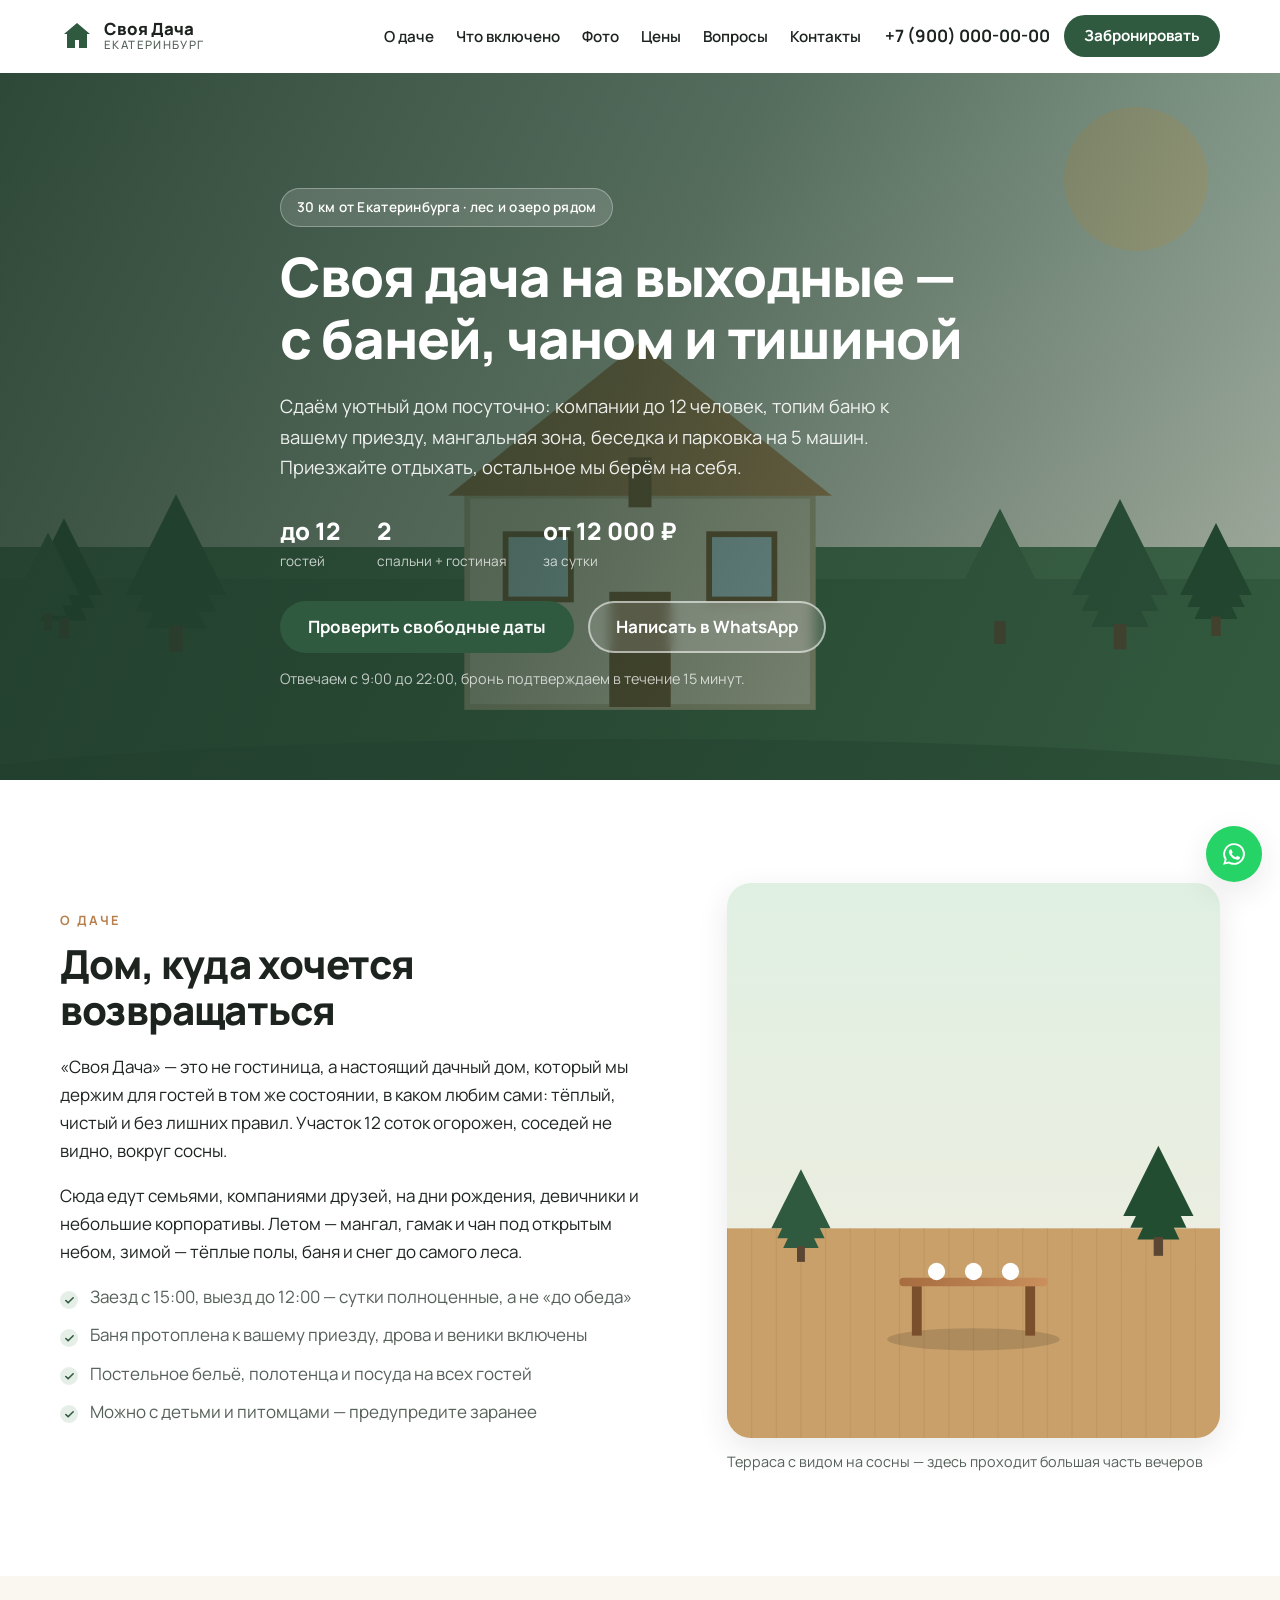
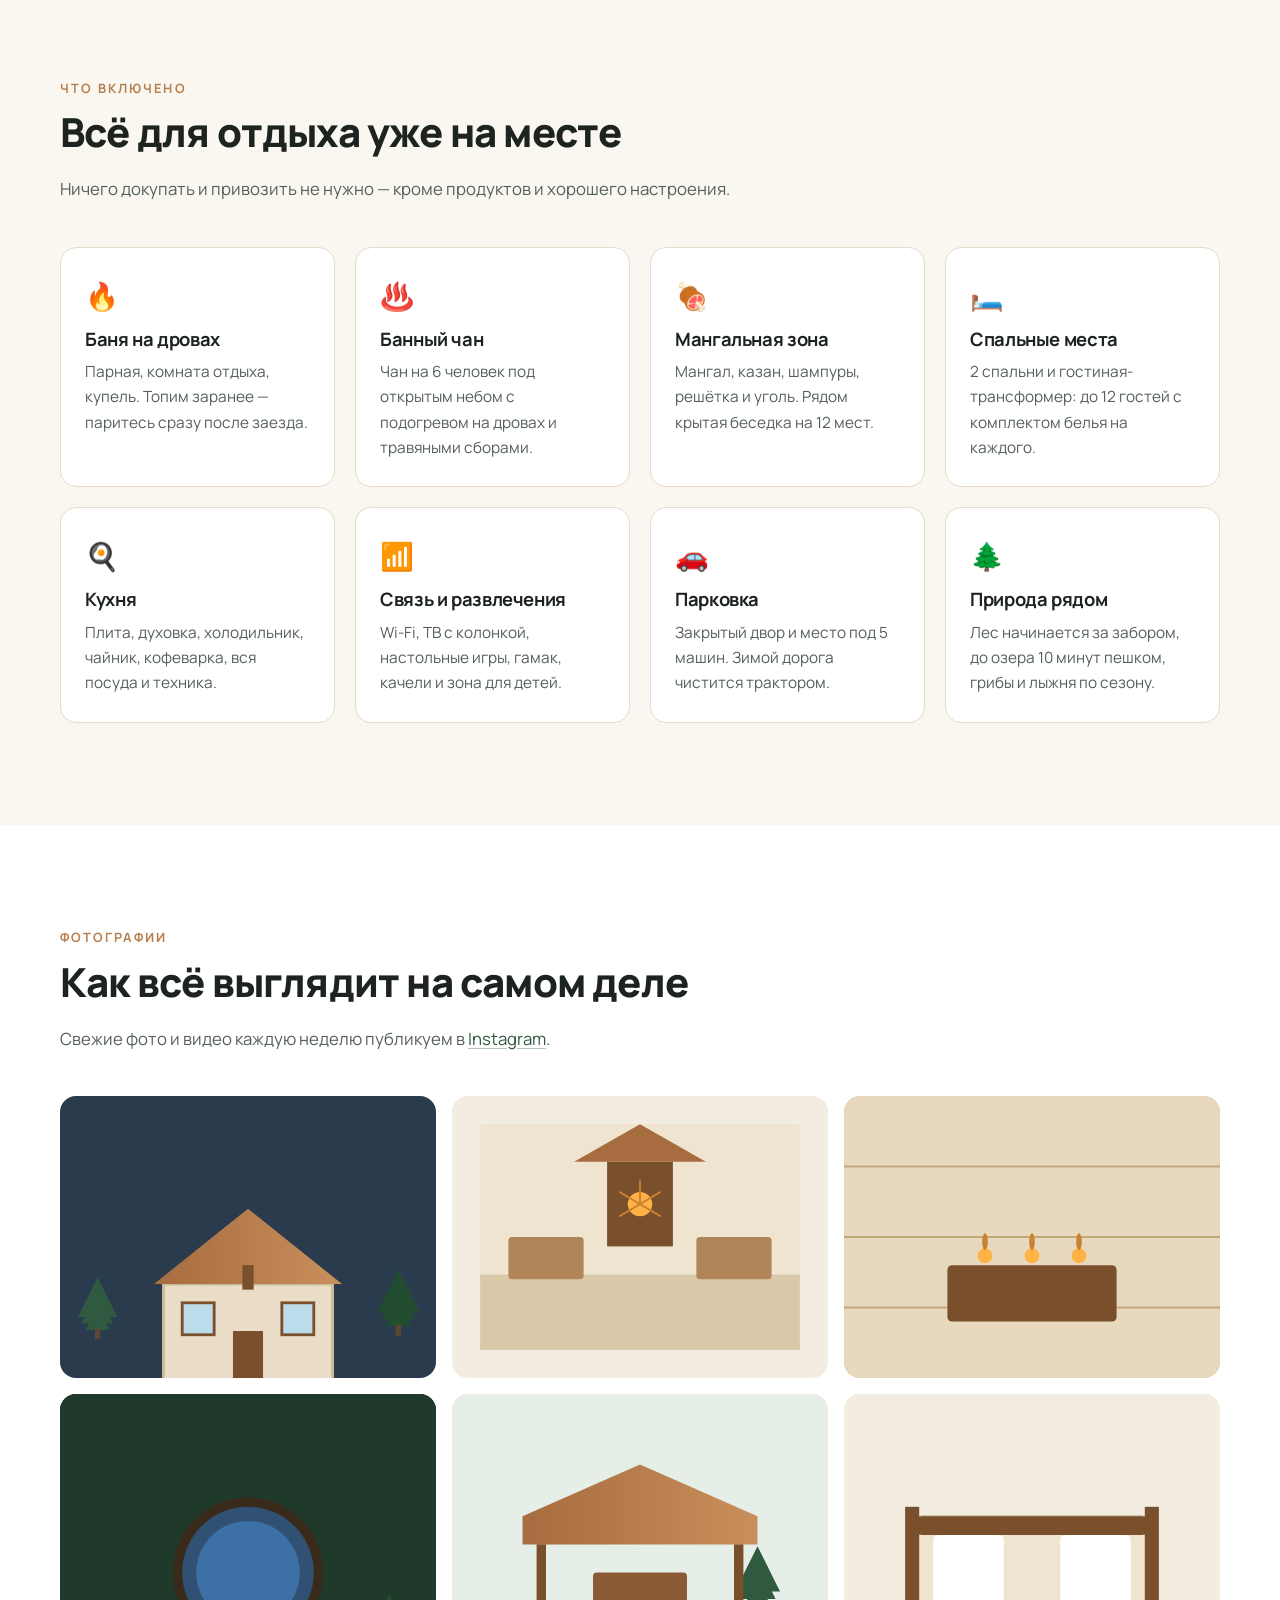
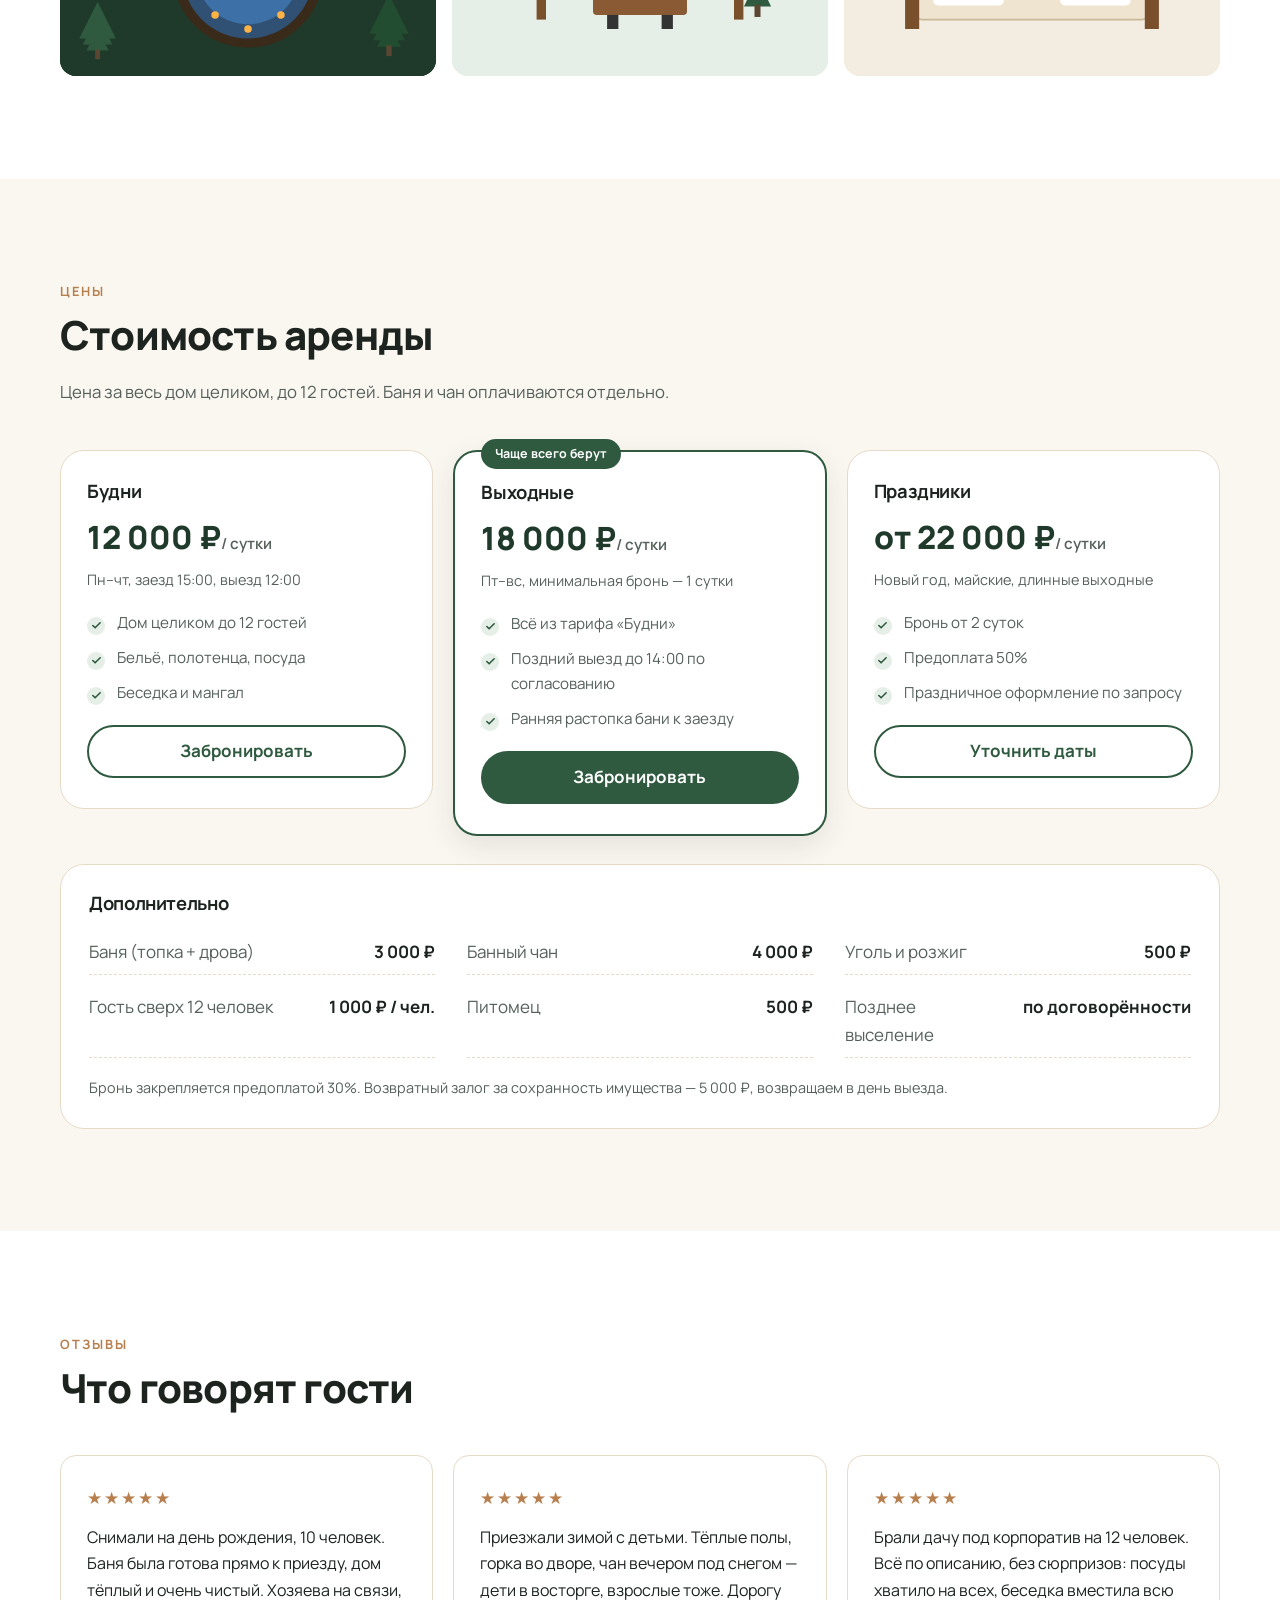
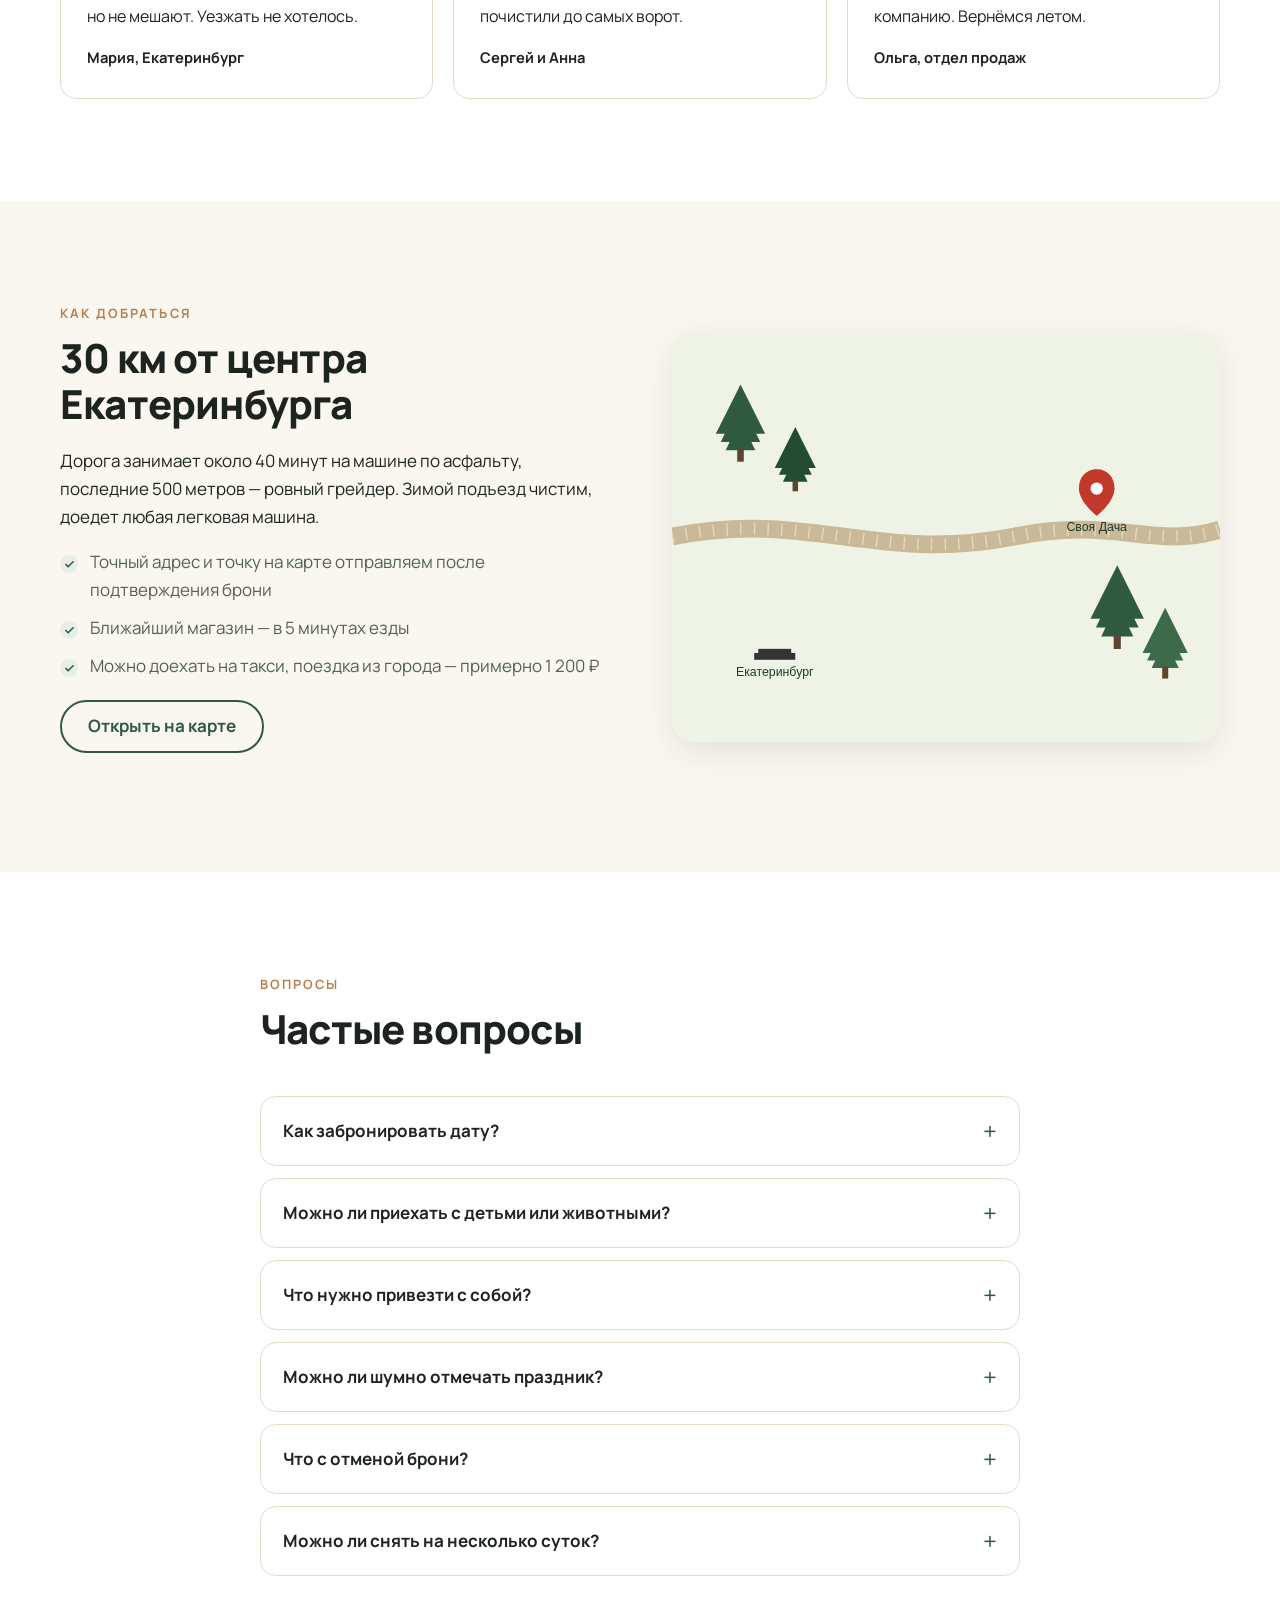
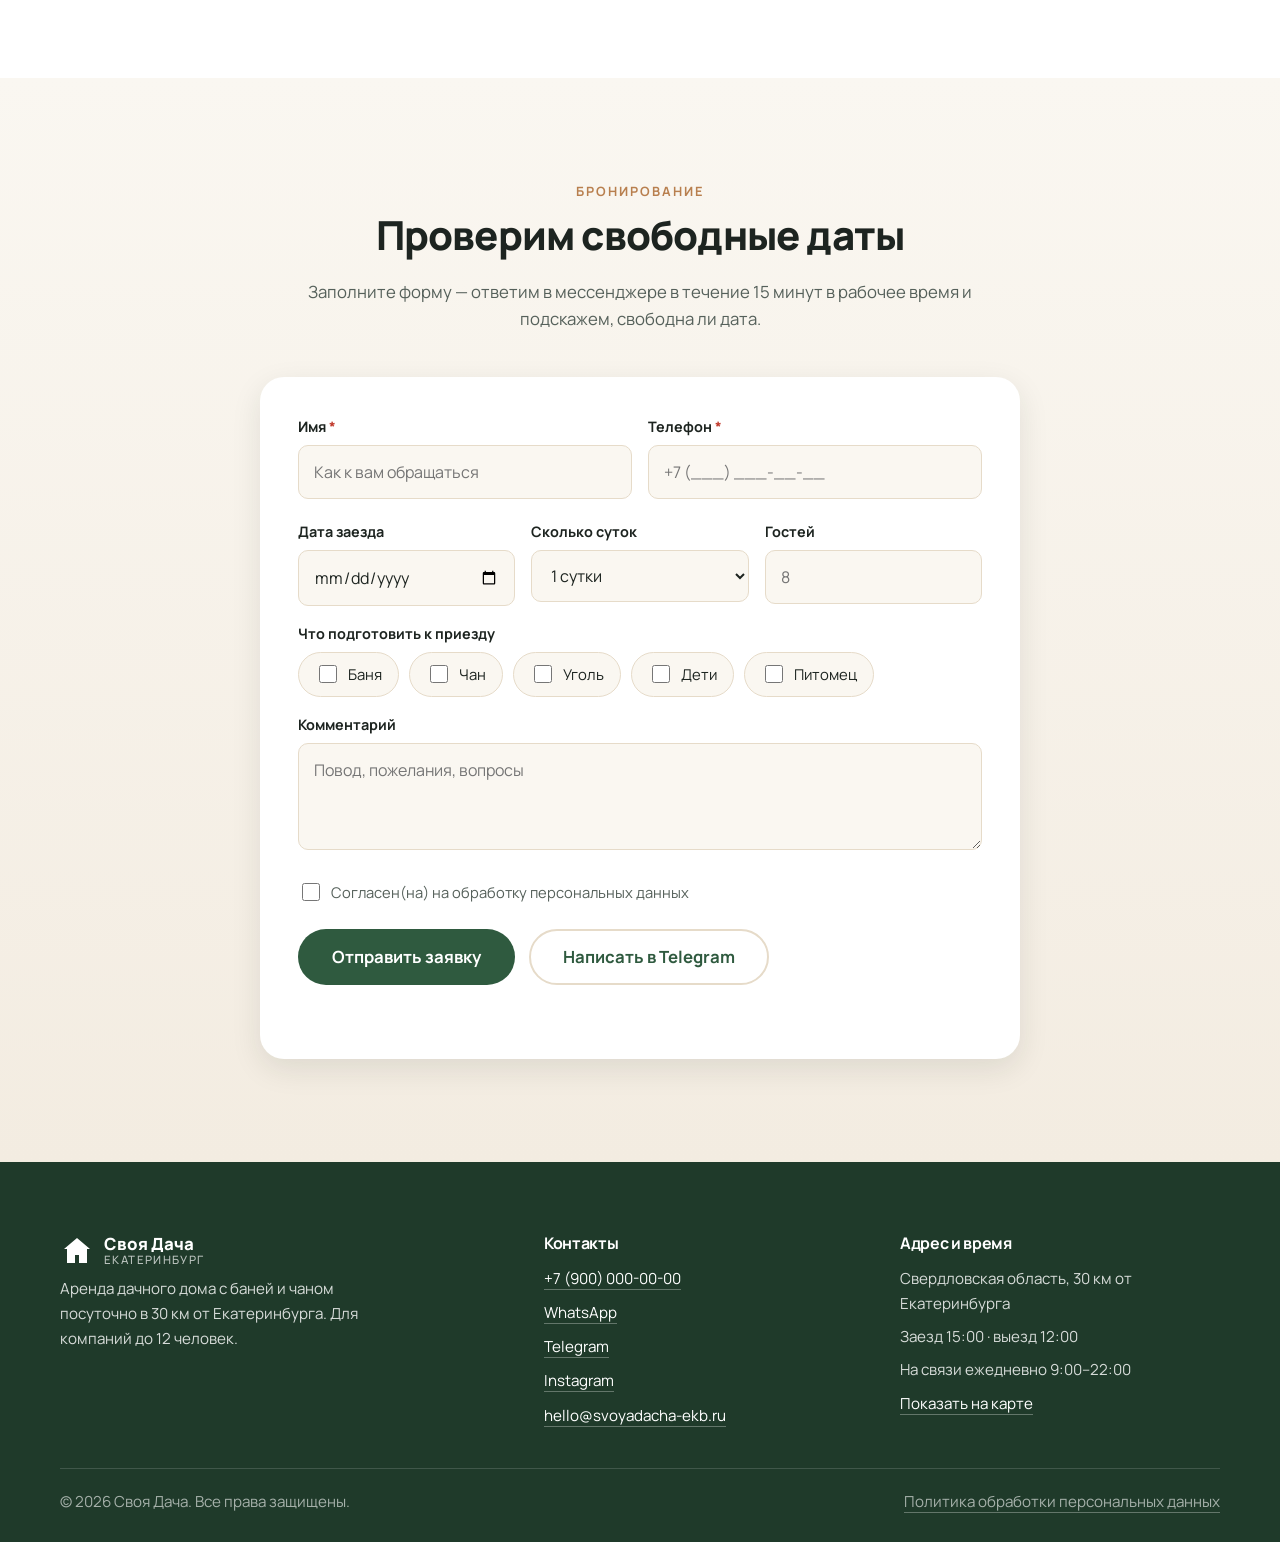
==== index.html @ fd5d6c19 "Add landing page for Своя Дача (dacha rental near Yekaterinburg) - One-page responsive site: hero, a" ====
<!DOCTYPE html>
<html lang="ru">
<head>
<meta charset="utf-8">
<meta name="viewport" content="width=device-width, initial-scale=1">
<title>Своя Дача — аренда дачи с баней под Екатеринбургом</title>
<meta name="description" content="Своя Дача (ЕКБ) — уютный дом с баней и чаном в аренду посуточно недалеко от Екатеринбурга. Компании до 12 человек, мангал, беседка, парковка. Бронирование по телефону и в WhatsApp.">
<meta name="theme-color" content="#3d6b4a">
<link rel="canonical" href="https://svoyadacha-ekb.ru/">

<meta property="og:type" content="website">
<meta property="og:site_name" content="Своя Дача ЕКБ">
<meta property="og:title" content="Своя Дача — аренда дачи с баней под Екатеринбургом">
<meta property="og:description" content="Дом с баней и чаном посуточно. Компании до 12 человек, мангал, беседка, парковка. Бронируйте на выходные заранее.">
<meta property="og:url" content="https://svoyadacha-ekb.ru/">
<meta property="og:image" content="https://svoyadacha-ekb.ru/assets/img/og-cover.svg">
<meta property="og:locale" content="ru_RU">
<meta name="twitter:card" content="summary_large_image">

<link rel="icon" href="assets/img/favicon.svg" type="image/svg+xml">
<link rel="apple-touch-icon" href="assets/img/favicon.svg">
<link rel="preconnect" href="https://fonts.googleapis.com">
<link rel="preconnect" href="https://fonts.gstatic.com" crossorigin>
<link rel="stylesheet" href="https://fonts.googleapis.com/css2?family=Manrope:wght@400;500;600;700;800&display=swap">
<link rel="stylesheet" href="assets/css/styles.css">
</head>
<body>
<a class="skip-link" href="#main">Перейти к содержимому</a>

<header class="header" id="header">
  <div class="container header__inner">
    <a class="logo" href="#hero" aria-label="Своя Дача — на главную">
      <svg class="logo__mark" width="34" height="34" viewBox="0 0 34 34" aria-hidden="true">
        <path d="M17 4 4 15h3v14h8v-8h4v8h8V15h3L17 4Z" fill="currentColor"/>
      </svg>
      <span class="logo__text">Своя&nbsp;Дача<small>Екатеринбург</small></span>
    </a>

    <nav class="nav" id="nav" aria-label="Основная навигация">
      <ul class="nav__list">
        <li><a href="#about">О даче</a></li>
        <li><a href="#amenities">Что включено</a></li>
        <li><a href="#gallery">Фото</a></li>
        <li><a href="#prices">Цены</a></li>
        <li><a href="#faq">Вопросы</a></li>
        <li><a href="#contacts">Контакты</a></li>
      </ul>
    </nav>

    <div class="header__actions">
      <a class="header__phone" href="tel:+79000000000" data-contact="phone-link">
        <span data-contact="phone-text">+7 (900) 000-00-00</span>
      </a>
      <a class="btn btn--primary btn--sm" href="#booking">Забронировать</a>
      <button class="burger" id="burger" type="button" aria-label="Меню" aria-expanded="false" aria-controls="nav">
        <span></span><span></span><span></span>
      </button>
    </div>
  </div>
</header>

<main id="main">

  <section class="hero" id="hero">
    <div class="hero__media">
      <img src="assets/img/hero.svg" alt="Дачный дом с баней и террасой среди сосен" width="1600" height="900" fetchpriority="high">
    </div>
    <div class="container hero__inner">
      <p class="hero__eyebrow">30 км от Екатеринбурга · лес и озеро рядом</p>
      <h1 class="hero__title">Своя дача на выходные — с баней, чаном и тишиной</h1>
      <p class="hero__lead">
        Сдаём уютный дом посуточно: компании до 12 человек, топим баню к вашему приезду,
        мангальная зона, беседка и парковка на 5 машин. Приезжайте отдыхать, остальное мы берём на себя.
      </p>
      <ul class="hero__facts">
        <li><strong>до 12</strong><span>гостей</span></li>
        <li><strong>2</strong><span>спальни + гостиная</span></li>
        <li><strong>от 12 000 ₽</strong><span>за сутки</span></li>
      </ul>
      <div class="hero__cta">
        <a class="btn btn--primary" href="#booking">Проверить свободные даты</a>
        <a class="btn btn--ghost" href="#" data-contact="whatsapp-link">Написать в WhatsApp</a>
      </div>
      <p class="hero__note">Отвечаем с 9:00 до 22:00, бронь подтверждаем в течение 15 минут.</p>
    </div>
  </section>

  <section class="section" id="about">
    <div class="container about">
      <div class="about__text reveal">
        <p class="eyebrow">О даче</p>
        <h2>Дом, куда хочется возвращаться</h2>
        <p>
          «Своя Дача» — это не гостиница, а настоящий дачный дом, который мы держим для гостей
          в том же состоянии, в каком любим сами: тёплый, чистый и без лишних правил.
          Участок 12 соток огорожен, соседей не видно, вокруг сосны.
        </p>
        <p>
          Сюда едут семьями, компаниями друзей, на дни рождения, девичники и небольшие
          корпоративы. Летом — мангал, гамак и чан под открытым небом, зимой — тёплые полы,
          баня и снег до самого леса.
        </p>
        <ul class="ticks">
          <li>Заезд с 15:00, выезд до 12:00 — сутки полноценные, а не «до обеда»</li>
          <li>Баня протоплена к вашему приезду, дрова и веники включены</li>
          <li>Постельное бельё, полотенца и посуда на всех гостей</li>
          <li>Можно с детьми и питомцами — предупредите заранее</li>
        </ul>
      </div>
      <figure class="about__media reveal">
        <img src="assets/img/about.svg" alt="Терраса дачного дома с накрытым столом" width="800" height="900" loading="lazy">
        <figcaption>Терраса с видом на сосны — здесь проходит большая часть вечеров</figcaption>
      </figure>
    </div>
  </section>

  <section class="section section--muted" id="amenities">
    <div class="container">
      <div class="section__head reveal">
        <p class="eyebrow">Что включено</p>
        <h2>Всё для отдыха уже на месте</h2>
        <p class="section__lead">Ничего докупать и привозить не нужно — кроме продуктов и хорошего настроения.</p>
      </div>
      <ul class="cards cards--amenities">
        <li class="card reveal">
          <span class="card__icon" aria-hidden="true">🔥</span>
          <h3>Баня на дровах</h3>
          <p>Парная, комната отдыха, купель. Топим заранее — паритесь сразу после заезда.</p>
        </li>
        <li class="card reveal">
          <span class="card__icon" aria-hidden="true">♨️</span>
          <h3>Банный чан</h3>
          <p>Чан на 6 человек под открытым небом с подогревом на дровах и травяными сборами.</p>
        </li>
        <li class="card reveal">
          <span class="card__icon" aria-hidden="true">🍖</span>
          <h3>Мангальная зона</h3>
          <p>Мангал, казан, шампуры, решётка и уголь. Рядом крытая беседка на 12 мест.</p>
        </li>
        <li class="card reveal">
          <span class="card__icon" aria-hidden="true">🛏️</span>
          <h3>Спальные места</h3>
          <p>2 спальни и гостиная-трансформер: до 12 гостей с комплектом белья на каждого.</p>
        </li>
        <li class="card reveal">
          <span class="card__icon" aria-hidden="true">🍳</span>
          <h3>Кухня</h3>
          <p>Плита, духовка, холодильник, чайник, кофеварка, вся посуда и техника.</p>
        </li>
        <li class="card reveal">
          <span class="card__icon" aria-hidden="true">📶</span>
          <h3>Связь и развлечения</h3>
          <p>Wi-Fi, ТВ с колонкой, настольные игры, гамак, качели и зона для детей.</p>
        </li>
        <li class="card reveal">
          <span class="card__icon" aria-hidden="true">🚗</span>
          <h3>Парковка</h3>
          <p>Закрытый двор и место под 5 машин. Зимой дорога чистится трактором.</p>
        </li>
        <li class="card reveal">
          <span class="card__icon" aria-hidden="true">🌲</span>
          <h3>Природа рядом</h3>
          <p>Лес начинается за забором, до озера 10 минут пешком, грибы и лыжня по сезону.</p>
        </li>
      </ul>
    </div>
  </section>

  <section class="section" id="gallery">
    <div class="container">
      <div class="section__head reveal">
        <p class="eyebrow">Фотографии</p>
        <h2>Как всё выглядит на самом деле</h2>
        <p class="section__lead">
          Свежие фото и видео каждую неделю публикуем в
          <a href="#" data-contact="instagram-link" rel="noopener">Instagram</a>.
        </p>
      </div>
      <ul class="gallery" id="galleryGrid">
        <li><button type="button" class="gallery__item reveal" data-full="assets/img/gallery-1.svg">
          <img src="assets/img/gallery-1.svg" alt="Фасад дома вечером" loading="lazy" width="800" height="600"></button></li>
        <li><button type="button" class="gallery__item reveal" data-full="assets/img/gallery-2.svg">
          <img src="assets/img/gallery-2.svg" alt="Гостиная с камином" loading="lazy" width="800" height="600"></button></li>
        <li><button type="button" class="gallery__item reveal" data-full="assets/img/gallery-3.svg">
          <img src="assets/img/gallery-3.svg" alt="Баня и парная" loading="lazy" width="800" height="600"></button></li>
        <li><button type="button" class="gallery__item reveal" data-full="assets/img/gallery-4.svg">
          <img src="assets/img/gallery-4.svg" alt="Банный чан во дворе" loading="lazy" width="800" height="600"></button></li>
        <li><button type="button" class="gallery__item reveal" data-full="assets/img/gallery-5.svg">
          <img src="assets/img/gallery-5.svg" alt="Беседка и мангальная зона" loading="lazy" width="800" height="600"></button></li>
        <li><button type="button" class="gallery__item reveal" data-full="assets/img/gallery-6.svg">
          <img src="assets/img/gallery-6.svg" alt="Спальня с большой кроватью" loading="lazy" width="800" height="600"></button></li>
      </ul>
    </div>
  </section>

  <section class="section section--muted" id="prices">
    <div class="container">
      <div class="section__head reveal">
        <p class="eyebrow">Цены</p>
        <h2>Стоимость аренды</h2>
        <p class="section__lead">Цена за весь дом целиком, до 12 гостей. Баня и чан оплачиваются отдельно.</p>
      </div>

      <ul class="cards cards--prices">
        <li class="price reveal">
          <h3>Будни</h3>
          <p class="price__value">12 000 ₽<span>/ сутки</span></p>
          <p class="price__note">Пн–чт, заезд 15:00, выезд 12:00</p>
          <ul class="ticks ticks--sm">
            <li>Дом целиком до 12 гостей</li>
            <li>Бельё, полотенца, посуда</li>
            <li>Беседка и мангал</li>
          </ul>
          <a class="btn btn--outline btn--block" href="#booking">Забронировать</a>
        </li>
        <li class="price price--featured reveal">
          <span class="price__badge">Чаще всего берут</span>
          <h3>Выходные</h3>
          <p class="price__value">18 000 ₽<span>/ сутки</span></p>
          <p class="price__note">Пт–вс, минимальная бронь — 1 сутки</p>
          <ul class="ticks ticks--sm">
            <li>Всё из тарифа «Будни»</li>
            <li>Поздний выезд до 14:00 по согласованию</li>
            <li>Ранняя растопка бани к заезду</li>
          </ul>
          <a class="btn btn--primary btn--block" href="#booking">Забронировать</a>
        </li>
        <li class="price reveal">
          <h3>Праздники</h3>
          <p class="price__value">от 22 000 ₽<span>/ сутки</span></p>
          <p class="price__note">Новый год, майские, длинные выходные</p>
          <ul class="ticks ticks--sm">
            <li>Бронь от 2 суток</li>
            <li>Предоплата 50%</li>
            <li>Праздничное оформление по запросу</li>
          </ul>
          <a class="btn btn--outline btn--block" href="#booking">Уточнить даты</a>
        </li>
      </ul>

      <div class="extras reveal">
        <h3>Дополнительно</h3>
        <ul class="extras__list">
          <li><span>Баня (топка + дрова)</span><b>3 000 ₽</b></li>
          <li><span>Банный чан</span><b>4 000 ₽</b></li>
          <li><span>Уголь и розжиг</span><b>500 ₽</b></li>
          <li><span>Гость сверх 12 человек</span><b>1 000 ₽ / чел.</b></li>
          <li><span>Питомец</span><b>500 ₽</b></li>
          <li><span>Позднее выселение</span><b>по договорённости</b></li>
        </ul>
        <p class="extras__note">
          Бронь закрепляется предоплатой 30%. Возвратный залог за сохранность имущества — 5 000 ₽,
          возвращаем в день выезда.
        </p>
      </div>
    </div>
  </section>

  <section class="section" id="reviews">
    <div class="container">
      <div class="section__head reveal">
        <p class="eyebrow">Отзывы</p>
        <h2>Что говорят гости</h2>
      </div>
      <ul class="cards cards--reviews">
        <li class="review reveal">
          <p class="review__stars" aria-label="Оценка 5 из 5">★★★★★</p>
          <blockquote>Снимали на день рождения, 10 человек. Баня была готова прямо к приезду, дом тёплый и очень чистый. Хозяева на связи, но не мешают. Уезжать не хотелось.</blockquote>
          <p class="review__author">Мария, Екатеринбург</p>
        </li>
        <li class="review reveal">
          <p class="review__stars" aria-label="Оценка 5 из 5">★★★★★</p>
          <blockquote>Приезжали зимой с детьми. Тёплые полы, горка во дворе, чан вечером под снегом — дети в восторге, взрослые тоже. Дорогу почистили до самых ворот.</blockquote>
          <p class="review__author">Сергей и Анна</p>
        </li>
        <li class="review reveal">
          <p class="review__stars" aria-label="Оценка 5 из 5">★★★★★</p>
          <blockquote>Брали дачу под корпоратив на 12 человек. Всё по описанию, без сюрпризов: посуды хватило на всех, беседка вместила всю компанию. Вернёмся летом.</blockquote>
          <p class="review__author">Ольга, отдел продаж</p>
        </li>
      </ul>
    </div>
  </section>

  <section class="section section--muted" id="location">
    <div class="container location">
      <div class="location__text reveal">
        <p class="eyebrow">Как добраться</p>
        <h2>30 км от центра Екатеринбурга</h2>
        <p>
          Дорога занимает около 40 минут на машине по асфальту, последние 500 метров — ровный
          грейдер. Зимой подъезд чистим, доедет любая легковая машина.
        </p>
        <ul class="ticks">
          <li>Точный адрес и точку на карте отправляем после подтверждения брони</li>
          <li>Ближайший магазин — в 5 минутах езды</li>
          <li>Можно доехать на такси, поездка из города — примерно 1 200 ₽</li>
        </ul>
        <p><a class="btn btn--outline" href="#" data-contact="map-link" rel="noopener">Открыть на карте</a></p>
      </div>
      <div class="location__map reveal">
        <img src="assets/img/map.svg" alt="Схема проезда: дача в 30 км от Екатеринбурга" width="800" height="600" loading="lazy">
      </div>
    </div>
  </section>

  <section class="section" id="faq">
    <div class="container container--narrow">
      <div class="section__head reveal">
        <p class="eyebrow">Вопросы</p>
        <h2>Частые вопросы</h2>
      </div>
      <div class="faq" id="faqList">
        <details class="faq__item reveal">
          <summary>Как забронировать дату?</summary>
          <p>Оставьте заявку на сайте или напишите в WhatsApp — мы проверим свободные даты и вышлем реквизиты для предоплаты 30%. После оплаты дата закрепляется за вами.</p>
        </details>
        <details class="faq__item reveal">
          <summary>Можно ли приехать с детьми или животными?</summary>
          <p>Да. Для детей есть кроватка, стульчик и игровая зона. С питомцами тоже можно — доплата 500 ₽, просто предупредите заранее, чтобы мы подготовили дом.</p>
        </details>
        <details class="faq__item reveal">
          <summary>Что нужно привезти с собой?</summary>
          <p>Только продукты и личные вещи. Бельё, полотенца, посуда, дрова, веники и уголь уже на месте.</p>
        </details>
        <details class="faq__item reveal">
          <summary>Можно ли шумно отмечать праздник?</summary>
          <p>Соседей рядом нет, поэтому музыка и компания — не проблема. Просим только снижать громкость после 23:00 и не запускать фейерверки в лесной зоне.</p>
        </details>
        <details class="faq__item reveal">
          <summary>Что с отменой брони?</summary>
          <p>При отмене более чем за 7 дней возвращаем предоплату полностью, за 3–7 дней — 50%. Даты можно бесплатно перенести один раз, если предупредить за 5 дней.</p>
        </details>
        <details class="faq__item reveal">
          <summary>Можно ли снять на несколько суток?</summary>
          <p>Конечно, и это выгоднее: при бронировании от 3 суток делаем скидку 10%. На праздники минимальная бронь — 2 суток.</p>
        </details>
      </div>
    </div>
  </section>

  <section class="section booking" id="booking">
    <div class="container container--narrow">
      <div class="section__head section__head--center reveal">
        <p class="eyebrow">Бронирование</p>
        <h2>Проверим свободные даты</h2>
        <p class="section__lead">
          Заполните форму — ответим в мессенджере в течение 15 минут в рабочее время
          и подскажем, свободна ли дата.
        </p>
      </div>

      <form class="form reveal" id="bookingForm" novalidate>
        <div class="form__row">
          <label class="field">
            <span class="field__label">Имя <em aria-hidden="true">*</em></span>
            <input type="text" name="name" required autocomplete="name" placeholder="Как к вам обращаться">
            <span class="field__error" data-error-for="name"></span>
          </label>
          <label class="field">
            <span class="field__label">Телефон <em aria-hidden="true">*</em></span>
            <input type="tel" name="phone" required autocomplete="tel" inputmode="tel" placeholder="+7 (___) ___-__-__">
            <span class="field__error" data-error-for="phone"></span>
          </label>
        </div>
        <div class="form__row">
          <label class="field">
            <span class="field__label">Дата заезда</span>
            <input type="date" name="checkin">
          </label>
          <label class="field">
            <span class="field__label">Сколько суток</span>
            <select name="nights">
              <option value="1">1 сутки</option>
              <option value="2">2 суток</option>
              <option value="3">3 суток</option>
              <option value="4+">4 и больше</option>
            </select>
          </label>
          <label class="field">
            <span class="field__label">Гостей</span>
            <input type="number" name="guests" min="1" max="20" step="1" placeholder="8" inputmode="numeric">
          </label>
        </div>
        <fieldset class="field field--checks">
          <legend class="field__label">Что подготовить к приезду</legend>
          <label class="check"><input type="checkbox" name="extras" value="Баня"><span>Баня</span></label>
          <label class="check"><input type="checkbox" name="extras" value="Чан"><span>Чан</span></label>
          <label class="check"><input type="checkbox" name="extras" value="Уголь и розжиг"><span>Уголь</span></label>
          <label class="check"><input type="checkbox" name="extras" value="Приедем с детьми"><span>Дети</span></label>
          <label class="check"><input type="checkbox" name="extras" value="Приедем с питомцем"><span>Питомец</span></label>
        </fieldset>
        <label class="field">
          <span class="field__label">Комментарий</span>
          <textarea name="comment" rows="3" placeholder="Повод, пожелания, вопросы"></textarea>
        </label>

        <label class="check check--consent">
          <input type="checkbox" name="consent" required>
          <span>Согласен(на) на обработку персональных данных</span>
        </label>
        <span class="field__error" data-error-for="consent"></span>

        <div class="form__actions">
          <button class="btn btn--primary btn--lg" type="submit">Отправить заявку</button>
          <a class="btn btn--ghost btn--lg" href="#" data-contact="telegram-link">Написать в Telegram</a>
        </div>
        <p class="form__status" id="formStatus" role="status" aria-live="polite"></p>
      </form>
    </div>
  </section>

</main>

<footer class="footer" id="contacts">
  <div class="container footer__inner">
    <div class="footer__col">
      <a class="logo logo--light" href="#hero">
        <svg class="logo__mark" width="34" height="34" viewBox="0 0 34 34" aria-hidden="true">
          <path d="M17 4 4 15h3v14h8v-8h4v8h8V15h3L17 4Z" fill="currentColor"/>
        </svg>
        <span class="logo__text">Своя&nbsp;Дача<small>Екатеринбург</small></span>
      </a>
      <p class="footer__about">
        Аренда дачного дома с баней и чаном посуточно в 30 км от Екатеринбурга.
        Для компаний до 12 человек.
      </p>
    </div>

    <div class="footer__col">
      <h3>Контакты</h3>
      <ul class="footer__list">
        <li><a href="tel:+79000000000" data-contact="phone-link"><span data-contact="phone-text">+7 (900) 000-00-00</span></a></li>
        <li><a href="#" data-contact="whatsapp-link" rel="noopener">WhatsApp</a></li>
        <li><a href="#" data-contact="telegram-link" rel="noopener">Telegram</a></li>
        <li><a href="#" data-contact="instagram-link" rel="noopener">Instagram</a></li>
        <li><a href="#" data-contact="email-link"><span data-contact="email-text">hello@example.ru</span></a></li>
      </ul>
    </div>

    <div class="footer__col">
      <h3>Адрес и время</h3>
      <p data-contact="address">Свердловская область, 30 км от Екатеринбурга</p>
      <p>Заезд 15:00 · выезд 12:00</p>
      <p>На связи ежедневно 9:00–22:00</p>
      <p><a href="#" data-contact="map-link" rel="noopener">Показать на карте</a></p>
    </div>
  </div>

  <div class="container footer__bottom">
    <p>© <span id="year">2026</span> Своя Дача. Все права защищены.</p>
    <p><a href="privacy.html">Политика обработки персональных данных</a></p>
  </div>
</footer>

<a class="fab" href="#" data-contact="whatsapp-link" aria-label="Написать в WhatsApp" rel="noopener">
  <svg width="26" height="26" viewBox="0 0 24 24" aria-hidden="true" fill="currentColor">
    <path d="M12 2a10 10 0 0 0-8.6 15.05L2 22l5.1-1.33A10 10 0 1 0 12 2Zm0 1.8a8.2 8.2 0 1 1-4.2 15.24l-.3-.18-3.03.79.81-2.95-.2-.31A8.2 8.2 0 0 1 12 3.8Zm-3.2 4c-.17 0-.44.06-.67.31-.23.25-.88.86-.88 2.1s.9 2.44 1.03 2.6c.13.18 1.76 2.8 4.33 3.82 2.14.84 2.58.67 3.04.63.46-.04 1.5-.61 1.71-1.2.21-.6.21-1.1.15-1.2-.06-.11-.23-.17-.48-.29-.25-.13-1.5-.74-1.73-.82-.23-.09-.4-.13-.57.12-.17.25-.65.82-.8.99-.14.16-.29.19-.54.06-.25-.12-1.07-.4-2.04-1.26-.75-.67-1.26-1.5-1.41-1.75-.15-.25-.02-.38.11-.5.11-.11.25-.29.38-.44.12-.15.16-.25.24-.42.08-.17.04-.31-.02-.44-.06-.12-.56-1.37-.77-1.87-.2-.48-.4-.42-.56-.43h-.48Z"/>
  </svg>
</a>

<div class="lightbox" id="lightbox" hidden>
  <button class="lightbox__close" type="button" aria-label="Закрыть">×</button>
  <button class="lightbox__nav lightbox__nav--prev" type="button" aria-label="Предыдущее фото">‹</button>
  <img class="lightbox__img" id="lightboxImg" src="" alt="">
  <button class="lightbox__nav lightbox__nav--next" type="button" aria-label="Следующее фото">›</button>
</div>

<script type="application/ld+json">
{
  "@context": "https://schema.org",
  "@type": "LodgingBusiness",
  "name": "Своя Дача",
  "description": "Аренда дачного дома с баней и чаном посуточно в 30 км от Екатеринбурга для компаний до 12 человек.",
  "url": "https://svoyadacha-ekb.ru/",
  "telephone": "+7-900-000-00-00",
  "priceRange": "12000-22000 RUB",
  "image": "https://svoyadacha-ekb.ru/assets/img/og-cover.svg",
  "address": {
    "@type": "PostalAddress",
    "addressLocality": "Екатеринбург",
    "addressRegion": "Свердловская область",
    "addressCountry": "RU"
  },
  "amenityFeature": [
    { "@type": "LocationFeatureSpecification", "name": "Баня", "value": true },
    { "@type": "LocationFeatureSpecification", "name": "Банный чан", "value": true },
    { "@type": "LocationFeatureSpecification", "name": "Мангальная зона", "value": true },
    { "@type": "LocationFeatureSpecification", "name": "Wi-Fi", "value": true },
    { "@type": "LocationFeatureSpecification", "name": "Парковка", "value": true }
  ],
  "sameAs": ["https://www.instagram.com/svoya.dacha.ekb/"]
}
</script>

<script src="assets/js/config.js"></script>
<script src="assets/js/main.js" defer></script>
</body>
</html>
---- assets/css/styles.css ----
/* ==========================================================================
   Своя Дача — стили лендинга
   Палитра и типографика задаются переменными ниже: меняйте их, чтобы
   перекрасить сайт целиком.
   ========================================================================== */

:root {
  --green-900: #1f3a2a;
  --green-700: #2f5a3f;
  --green-600: #3d6b4a;
  --green-100: #e6efe7;
  --sand-50:  #faf7f1;
  --sand-100: #f3ece1;
  --sand-200: #e6dbc9;
  --wood:     #b87f4e;
  --ink:      #1d2420;
  --ink-soft: #55605a;
  --white:    #ffffff;

  --radius-sm: 10px;
  --radius:    16px;
  --radius-lg: 24px;

  --shadow-sm: 0 2px 8px rgba(29, 36, 32, .06);
  --shadow:    0 10px 30px rgba(29, 36, 32, .10);
  --shadow-lg: 0 24px 60px rgba(29, 36, 32, .16);

  --container: 1160px;
  --header-h: 72px;

  --font: "Manrope", -apple-system, BlinkMacSystemFont, "Segoe UI", Roboto, sans-serif;
}

*, *::before, *::after { box-sizing: border-box; }

html {
  scroll-behavior: smooth;
  scroll-padding-top: calc(var(--header-h) + 12px);
  -webkit-text-size-adjust: 100%;
}

body {
  margin: 0;
  font-family: var(--font);
  font-size: 17px;
  line-height: 1.65;
  color: var(--ink);
  background: var(--white);
  overflow-x: hidden;
}

img { max-width: 100%; height: auto; display: block; }

h1, h2, h3 { line-height: 1.15; margin: 0 0 .5em; font-weight: 800; letter-spacing: -.02em; }
h1 { font-size: clamp(2rem, 5.2vw, 3.4rem); }
h2 { font-size: clamp(1.6rem, 3.6vw, 2.5rem); }
h3 { font-size: 1.15rem; font-weight: 700; }
p  { margin: 0 0 1em; }

a { color: var(--green-700); text-decoration-color: rgba(47, 90, 63, .35); text-underline-offset: 3px; }
a:hover { color: var(--green-600); }

:focus-visible {
  outline: 3px solid var(--wood);
  outline-offset: 2px;
  border-radius: 4px;
}

.skip-link {
  position: absolute; left: -9999px; top: 0; z-index: 200;
  background: var(--green-700); color: #fff; padding: 12px 18px; border-radius: 0 0 var(--radius-sm) 0;
}
.skip-link:focus { left: 0; }

.container {
  width: min(100% - 32px, var(--container));
  margin-inline: auto;
}
.container--narrow { width: min(100% - 32px, 760px); }

/* -------------------------------------------------- Кнопки --------------- */
.btn {
  --btn-bg: var(--green-700);
  --btn-fg: #fff;
  display: inline-flex; align-items: center; justify-content: center; gap: .5em;
  padding: 14px 26px;
  font: inherit; font-weight: 700; line-height: 1.2;
  color: var(--btn-fg); background: var(--btn-bg);
  border: 2px solid transparent; border-radius: 999px;
  text-decoration: none; cursor: pointer;
  transition: transform .15s ease, box-shadow .2s ease, background-color .2s ease, color .2s ease;
}
.btn:hover { color: var(--btn-fg); transform: translateY(-2px); box-shadow: var(--shadow); }
.btn:active { transform: translateY(0); }
.btn--primary { --btn-bg: var(--green-700); }
.btn--primary:hover { --btn-bg: var(--green-600); }
.btn--outline { --btn-bg: transparent; --btn-fg: var(--green-700); border-color: var(--green-700); }
.btn--outline:hover { --btn-bg: var(--green-700); --btn-fg: #fff; }
.btn--ghost { --btn-bg: rgba(255,255,255,.14); --btn-fg: #fff; border-color: rgba(255,255,255,.55); backdrop-filter: blur(6px); }
.btn--ghost:hover { --btn-bg: #fff; --btn-fg: var(--green-900); }
.btn--sm { padding: 10px 18px; font-size: .95rem; }
.btn--lg { padding: 16px 32px; font-size: 1.05rem; }
.btn--block { width: 100%; }

/* -------------------------------------------------- Шапка ---------------- */
.header {
  position: sticky; top: 0; z-index: 90;
  background: rgba(255, 255, 255, .92);
  backdrop-filter: blur(10px);
  border-bottom: 1px solid transparent;
  transition: box-shadow .2s ease, border-color .2s ease;
}
.header.is-stuck { box-shadow: var(--shadow-sm); border-color: var(--sand-200); }
.header__inner {
  display: flex; align-items: center; gap: 24px;
  min-height: var(--header-h);
}

.logo { display: inline-flex; align-items: center; gap: 10px; color: var(--green-700); text-decoration: none; flex-shrink: 0; }
.logo__mark { flex-shrink: 0; }
.logo__text { display: flex; flex-direction: column; font-weight: 800; font-size: 1.05rem; line-height: 1.1; color: var(--ink); }
.logo__text small { font-weight: 500; font-size: .72rem; letter-spacing: .12em; text-transform: uppercase; color: var(--ink-soft); }
.logo--light, .logo--light .logo__text { color: #fff; }
.logo--light .logo__text small { color: rgba(255,255,255,.7); }

.nav { margin-inline-start: auto; }
.nav__list { display: flex; gap: 22px; list-style: none; margin: 0; padding: 0; }
.nav__list a { color: var(--ink); text-decoration: none; font-weight: 600; font-size: .95rem; white-space: nowrap; }
.nav__list a:hover { color: var(--green-700); }

.header__actions { display: flex; align-items: center; gap: 14px; margin-inline-start: auto; }
.nav + .header__actions { margin-inline-start: 0; }
.header__phone { font-weight: 700; color: var(--ink); text-decoration: none; white-space: nowrap; }
.header__phone:hover { color: var(--green-700); }

.burger {
  display: none;
  width: 44px; height: 44px; padding: 0;
  background: none; border: 0; cursor: pointer;
}
.burger span {
  display: block; width: 24px; height: 2px; margin: 5px auto;
  background: var(--ink); border-radius: 2px;
  transition: transform .2s ease, opacity .2s ease;
}
.burger[aria-expanded="true"] span:nth-child(1) { transform: translateY(7px) rotate(45deg); }
.burger[aria-expanded="true"] span:nth-child(2) { opacity: 0; }
.burger[aria-expanded="true"] span:nth-child(3) { transform: translateY(-7px) rotate(-45deg); }

/* -------------------------------------------------- Первый экран --------- */
.hero { position: relative; color: #fff; isolation: isolate; }
.hero__media { position: absolute; inset: 0; z-index: -1; }
.hero__media img { width: 100%; height: 100%; object-fit: cover; }
.hero__media::after {
  content: ""; position: absolute; inset: 0;
  background: linear-gradient(115deg, rgba(31,58,42,.92) 0%, rgba(31,58,42,.72) 48%, rgba(31,58,42,.35) 100%);
}
.hero__inner { padding: clamp(56px, 9vw, 120px) 0 clamp(48px, 7vw, 96px); max-width: 720px; }
.hero__eyebrow {
  display: inline-block; margin: 0 0 18px; padding: 7px 16px;
  background: rgba(255,255,255,.15); border: 1px solid rgba(255,255,255,.3);
  border-radius: 999px; font-size: .85rem; font-weight: 600; letter-spacing: .02em;
}
.hero__title { margin-bottom: .4em; text-wrap: balance; }
.hero__lead { font-size: clamp(1rem, 1.6vw, 1.15rem); color: rgba(255,255,255,.9); max-width: 620px; }

.hero__facts { display: flex; flex-wrap: wrap; gap: 14px 36px; list-style: none; margin: 28px 0; padding: 0; }
.hero__facts li { display: flex; flex-direction: column; }
.hero__facts strong { font-size: 1.5rem; font-weight: 800; }
.hero__facts span { font-size: .85rem; color: rgba(255,255,255,.75); }

.hero__cta { display: flex; flex-wrap: wrap; gap: 14px; margin-bottom: 14px; }
.hero__note { margin: 0; font-size: .9rem; color: rgba(255,255,255,.72); }

/* -------------------------------------------------- Секции --------------- */
.section { padding: clamp(56px, 8vw, 104px) 0; }
.section--muted { background: var(--sand-50); }
.section__head { max-width: 720px; margin-bottom: 44px; }
.section__head--center { margin-inline: auto; text-align: center; }
.section__lead { color: var(--ink-soft); font-size: 1.05rem; margin: 0; }

.eyebrow {
  margin: 0 0 10px;
  font-size: .8rem; font-weight: 700; letter-spacing: .16em; text-transform: uppercase;
  color: var(--wood);
}

.ticks { list-style: none; margin: 0 0 1.2em; padding: 0; display: grid; gap: 10px; }
.ticks li { position: relative; padding-inline-start: 30px; color: var(--ink-soft); }
.ticks li::before {
  content: ""; position: absolute; left: 0; top: .45em;
  width: 18px; height: 18px; border-radius: 50%;
  background: var(--green-100) url("data:image/svg+xml,%3Csvg xmlns='http://www.w3.org/2000/svg' viewBox='0 0 24 24' fill='none' stroke='%232f5a3f' stroke-width='3.5' stroke-linecap='round' stroke-linejoin='round'%3E%3Cpolyline points='20 6 9 17 4 12'/%3E%3C/svg%3E") center/11px no-repeat;
}
.ticks--sm li { font-size: .95rem; }

/* О даче */
.about { display: grid; grid-template-columns: 1.1fr .9fr; gap: clamp(28px, 5vw, 64px); align-items: center; }
.about__media { margin: 0; }
.about__media img { border-radius: var(--radius-lg); box-shadow: var(--shadow); width: 100%; }
.about__media figcaption { margin-top: 12px; font-size: .9rem; color: var(--ink-soft); }

/* Карточки */
.cards { list-style: none; margin: 0; padding: 0; display: grid; gap: 20px; }
.cards--amenities { grid-template-columns: repeat(auto-fit, minmax(240px, 1fr)); }
.card {
  padding: 26px 24px;
  background: var(--white); border: 1px solid var(--sand-200); border-radius: var(--radius);
  transition: transform .2s ease, box-shadow .2s ease;
}
.card:hover { transform: translateY(-4px); box-shadow: var(--shadow); }
.card__icon { display: block; font-size: 1.7rem; margin-bottom: 10px; }
.card p { margin: 0; color: var(--ink-soft); font-size: .96rem; }

/* Галерея */
.gallery {
  list-style: none; margin: 0; padding: 0;
  display: grid; grid-template-columns: repeat(auto-fit, minmax(280px, 1fr)); gap: 16px;
}
.gallery__item {
  display: block; width: 100%; padding: 0; border: 0; cursor: zoom-in;
  background: none; border-radius: var(--radius); overflow: hidden; line-height: 0;
}
.gallery__item img {
  width: 100%; aspect-ratio: 4 / 3; object-fit: cover;
  transition: transform .4s ease;
}
.gallery__item:hover img { transform: scale(1.05); }

/* Цены */
.cards--prices { grid-template-columns: repeat(auto-fit, minmax(270px, 1fr)); align-items: start; }
.price {
  position: relative;
  display: flex; flex-direction: column;
  padding: 30px 26px;
  background: var(--white); border: 1px solid var(--sand-200); border-radius: var(--radius-lg);
}
.price--featured {
  border-color: var(--green-700); border-width: 2px;
  box-shadow: var(--shadow); 
}
.price__badge {
  position: absolute; top: -13px; left: 26px;
  padding: 5px 14px; border-radius: 999px;
  background: var(--green-700); color: #fff; font-size: .78rem; font-weight: 700;
}
.price__value { margin: 0 0 4px; font-size: 2rem; font-weight: 800; color: var(--green-900); }
.price__value span { font-size: .95rem; font-weight: 600; color: var(--ink-soft); }
.price__note { margin: 0 0 18px; font-size: .9rem; color: var(--ink-soft); }
.price .btn { margin-top: auto; }

.extras {
  margin-top: 28px; padding: 28px;
  background: var(--white); border: 1px solid var(--sand-200); border-radius: var(--radius-lg);
}
.extras h3 { margin-bottom: 16px; }
.extras__list { list-style: none; margin: 0 0 18px; padding: 0; display: grid; grid-template-columns: repeat(auto-fit, minmax(260px, 1fr)); gap: 10px 32px; }
.extras__list li { display: flex; justify-content: space-between; gap: 16px; padding: 8px 0; border-bottom: 1px dashed var(--sand-200); }
.extras__list span { color: var(--ink-soft); }
.extras__list b { white-space: nowrap; }
.extras__note { margin: 0; font-size: .9rem; color: var(--ink-soft); }

/* Отзывы */
.cards--reviews { grid-template-columns: repeat(auto-fit, minmax(280px, 1fr)); }
.review { padding: 28px 26px; background: var(--white); border: 1px solid var(--sand-200); border-radius: var(--radius); }
.review__stars { margin: 0 0 12px; color: var(--wood); letter-spacing: .12em; }
.review blockquote { margin: 0 0 16px; font-size: 1rem; color: var(--ink); }
.review__author { margin: 0; font-weight: 700; font-size: .92rem; }

/* Как добраться */
.location { display: grid; grid-template-columns: 1fr 1fr; gap: clamp(28px, 5vw, 64px); align-items: center; }
.location__map img { border-radius: var(--radius-lg); box-shadow: var(--shadow); width: 100%; }

/* FAQ */
.faq { display: grid; gap: 12px; }
.faq__item {
  padding: 4px 22px;
  background: var(--white); border: 1px solid var(--sand-200); border-radius: var(--radius);
}
.faq__item summary {
  padding: 16px 30px 16px 0; position: relative;
  font-weight: 700; cursor: pointer; list-style: none;
}
.faq__item summary::-webkit-details-marker { display: none; }
.faq__item summary::after {
  content: "+"; position: absolute; right: 0; top: 50%; translate: 0 -50%;
  font-size: 1.5rem; font-weight: 400; color: var(--green-700); transition: rotate .2s ease;
}
.faq__item[open] summary::after { rotate: 45deg; }
.faq__item p { margin: 0 0 18px; color: var(--ink-soft); }

/* -------------------------------------------------- Форма ---------------- */
.booking { background: linear-gradient(180deg, var(--sand-50) 0%, var(--sand-100) 100%); }
.form {
  padding: clamp(24px, 4vw, 38px);
  background: var(--white); border-radius: var(--radius-lg); box-shadow: var(--shadow);
}
.form__row { display: grid; grid-template-columns: repeat(auto-fit, minmax(180px, 1fr)); gap: 16px; }
.field { display: block; margin-bottom: 16px; }
.field__label { display: block; margin-bottom: 6px; font-size: .9rem; font-weight: 700; }
.field__label em { color: #c0392b; font-style: normal; }
.field input, .field select, .field textarea {
  width: 100%; padding: 13px 15px;
  font: inherit; font-size: 1rem; color: var(--ink);
  background: var(--sand-50); border: 1.5px solid var(--sand-200); border-radius: var(--radius-sm);
  transition: border-color .15s ease, background-color .15s ease;
}
.field input:focus, .field select:focus, .field textarea:focus {
  background: var(--white); border-color: var(--green-600); outline: none;
}
.field textarea { resize: vertical; min-height: 96px; }
.field input[aria-invalid="true"] { border-color: #c0392b; background: #fdf3f2; }
.field__error { display: block; margin-top: 5px; font-size: .85rem; color: #c0392b; }

.field--checks { margin: 0 0 16px; padding: 0; border: 0; display: flex; flex-wrap: wrap; gap: 10px; }
.field--checks .field__label { width: 100%; padding: 0; }
.check { display: inline-flex; align-items: center; gap: 8px; cursor: pointer; }
.check input { accent-color: var(--green-700); width: 18px; height: 18px; }
.field--checks .check {
  padding: 9px 16px; background: var(--sand-50);
  border: 1.5px solid var(--sand-200); border-radius: 999px; font-size: .93rem;
}
.field--checks .check:has(input:checked) { border-color: var(--green-600); background: var(--green-100); }
.check--consent { margin: 6px 0 4px; font-size: .92rem; color: var(--ink-soft); }

.form__actions { display: flex; flex-wrap: wrap; gap: 14px; margin-top: 20px; }
.form__actions .btn--ghost { --btn-bg: transparent; --btn-fg: var(--green-700); border-color: var(--sand-200); backdrop-filter: none; }
.form__actions .btn--ghost:hover { --btn-bg: var(--green-100); --btn-fg: var(--green-900); }
.form__status { margin: 16px 0 0; font-weight: 600; min-height: 1.2em; }
.form__status.is-error { color: #c0392b; }
.form__status.is-ok { color: var(--green-700); }

/* -------------------------------------------------- Подвал --------------- */
.footer { padding: clamp(48px, 6vw, 72px) 0 28px; background: var(--green-900); color: rgba(255,255,255,.82); }
.footer__inner { display: grid; grid-template-columns: 1.4fr 1fr 1fr; gap: 36px; }
.footer h3 { color: #fff; font-size: 1rem; margin-bottom: 14px; }
.footer p { margin: 0 0 8px; font-size: .95rem; }
.footer__about { margin-top: 16px; max-width: 34ch; }
.footer a { color: #fff; text-decoration: none; border-bottom: 1px solid rgba(255,255,255,.3); }
.footer a:hover { color: #fff; border-color: #fff; }
.footer .logo { border: 0; }
.footer__list { list-style: none; margin: 0; padding: 0; display: grid; gap: 9px; font-size: .95rem; }
.footer__bottom {
  display: flex; flex-wrap: wrap; justify-content: space-between; gap: 10px;
  margin-top: 40px; padding-top: 20px;
  border-top: 1px solid rgba(255,255,255,.15);
  font-size: .85rem; color: rgba(255,255,255,.6);
}
.footer__bottom p { margin: 0; }
.footer__bottom a { color: rgba(255,255,255,.6); }

/* -------------------------------------------------- Плавающая кнопка ----- */
.fab {
  position: fixed; right: 18px; bottom: 18px; z-index: 80;
  display: flex; align-items: center; justify-content: center;
  width: 56px; height: 56px; border-radius: 50%;
  background: #25d366; color: #fff; border: 0;
  box-shadow: var(--shadow);
  transition: transform .2s ease;
}
.fab:hover { transform: scale(1.08); color: #fff; }

/* -------------------------------------------------- Лайтбокс ------------- */
.lightbox {
  position: fixed; inset: 0; z-index: 120;
  display: flex; align-items: center; justify-content: center; gap: 8px;
  padding: 24px;
  background: rgba(20, 28, 23, .93);
}
.lightbox[hidden] { display: none; }
.lightbox__img { max-width: min(1100px, 92vw); max-height: 86vh; border-radius: var(--radius); }
.lightbox__close, .lightbox__nav {
  background: rgba(255,255,255,.12); color: #fff; border: 0; cursor: pointer;
  width: 48px; height: 48px; border-radius: 50%; font-size: 1.8rem; line-height: 1;
  display: flex; align-items: center; justify-content: center;
  transition: background-color .2s ease;
}
.lightbox__close:hover, .lightbox__nav:hover { background: rgba(255,255,255,.28); }
.lightbox__close { position: absolute; top: 18px; right: 18px; font-size: 2rem; }

/* -------------------------------------------------- Анимация появления --- */
.reveal { opacity: 0; transform: translateY(24px); transition: opacity .6s ease, transform .6s ease; }
.reveal.is-visible { opacity: 1; transform: none; }

/* -------------------------------------------------- Адаптив -------------- */
@media (max-width: 900px) {
  .about, .location { grid-template-columns: 1fr; }
  .about__media { order: -1; }
  .footer__inner { grid-template-columns: 1fr 1fr; }
}

@media (max-width: 760px) {
  .burger { display: block; }
  .header__phone { display: none; }
  .nav {
    position: fixed; inset: var(--header-h) 0 auto 0;
    background: var(--white); border-bottom: 1px solid var(--sand-200);
    box-shadow: var(--shadow);
    max-height: 0; overflow: hidden;
    transition: max-height .28s ease;
  }
  .nav.is-open { max-height: 70vh; overflow-y: auto; }
  .nav__list { flex-direction: column; gap: 0; padding: 8px 16px 20px; }
  .nav__list a { display: block; padding: 13px 0; border-bottom: 1px solid var(--sand-100); font-size: 1.05rem; }
  .header__actions { margin-inline-start: auto; }
  .hero__facts { gap: 14px 24px; }
  .hero__cta .btn { flex: 1 1 100%; }
  .footer__inner { grid-template-columns: 1fr; }
  .lightbox__nav { position: absolute; bottom: 24px; }
  .lightbox__nav--prev { left: 24px; }
  .lightbox__nav--next { right: 24px; }
}

@media (prefers-reduced-motion: reduce) {
  html { scroll-behavior: auto; }
  *, *::before, *::after {
    animation-duration: .01ms !important;
    transition-duration: .01ms !important;
  }
  .reveal { opacity: 1; transform: none; }
}

@media print {
  .header, .fab, .hero__cta, .form__actions, .lightbox { display: none !important; }
  body { font-size: 12pt; }
  .reveal { opacity: 1 !important; transform: none !important; }
}
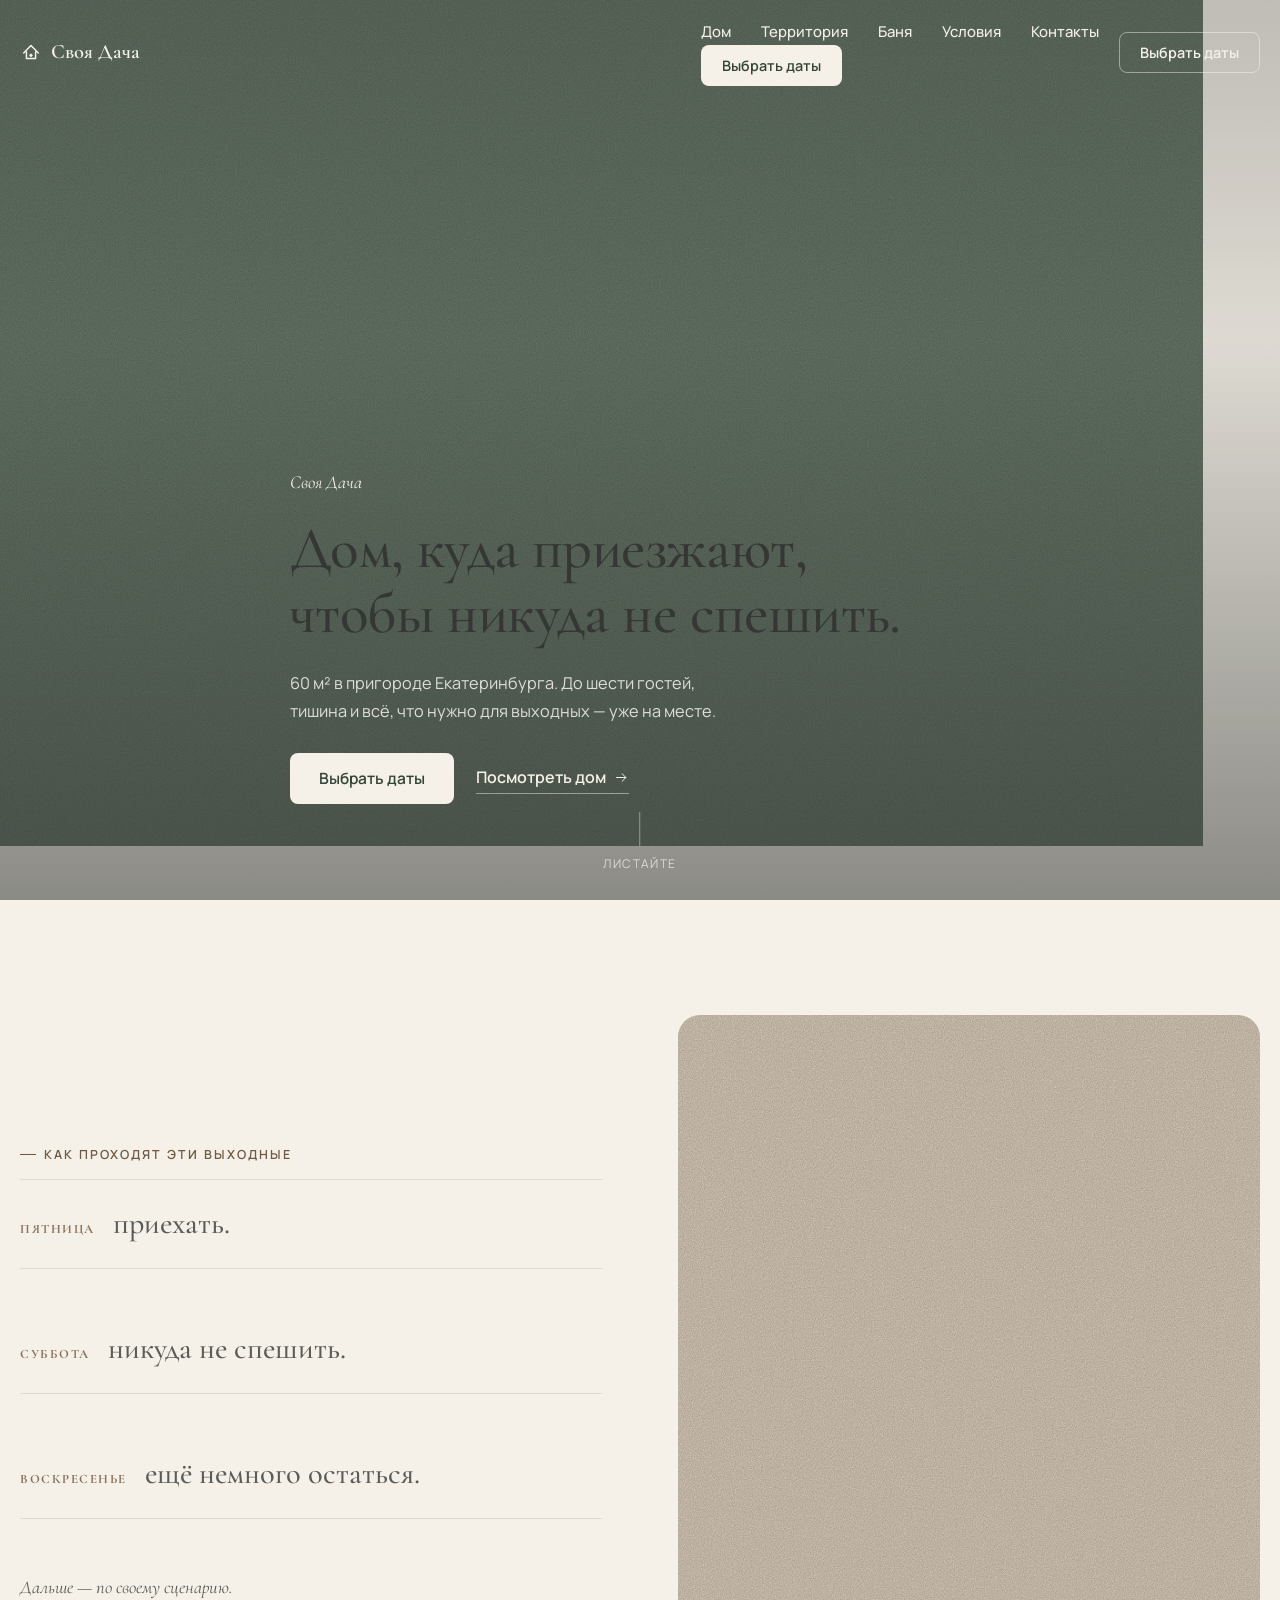
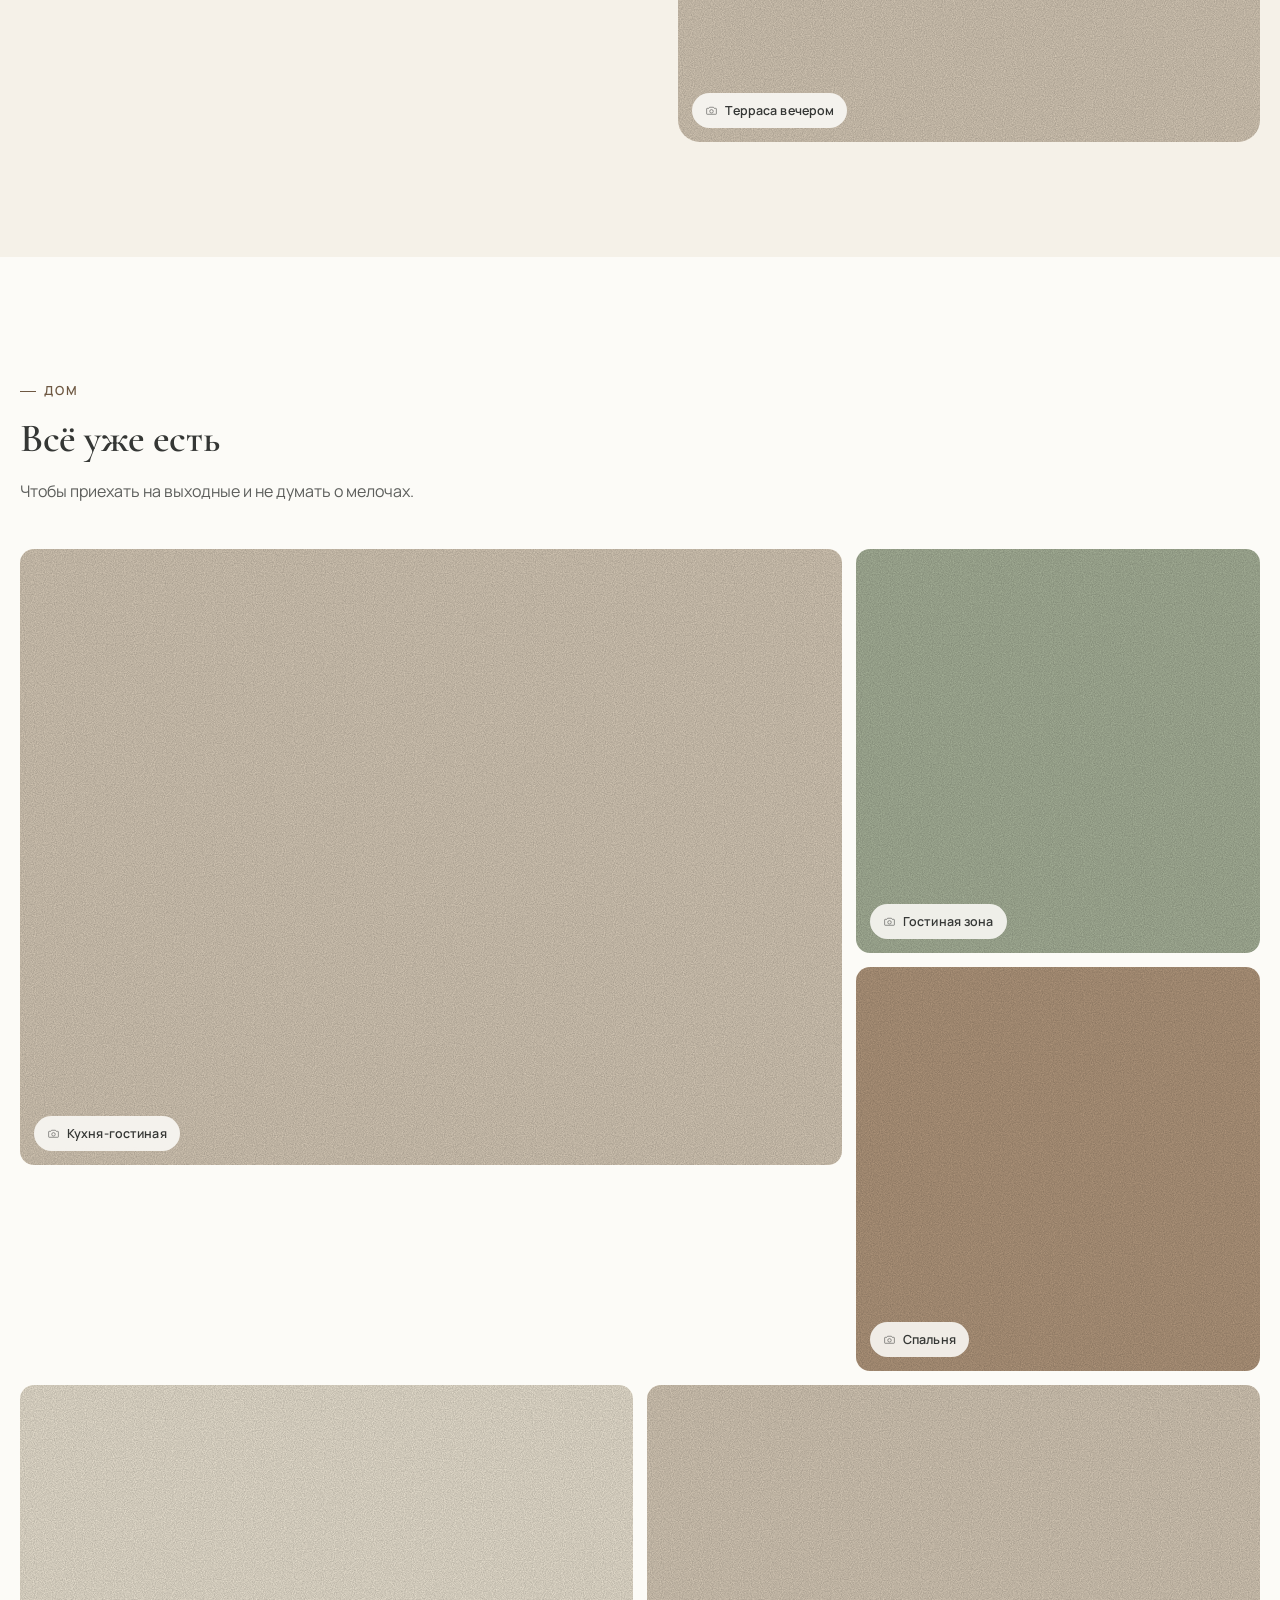
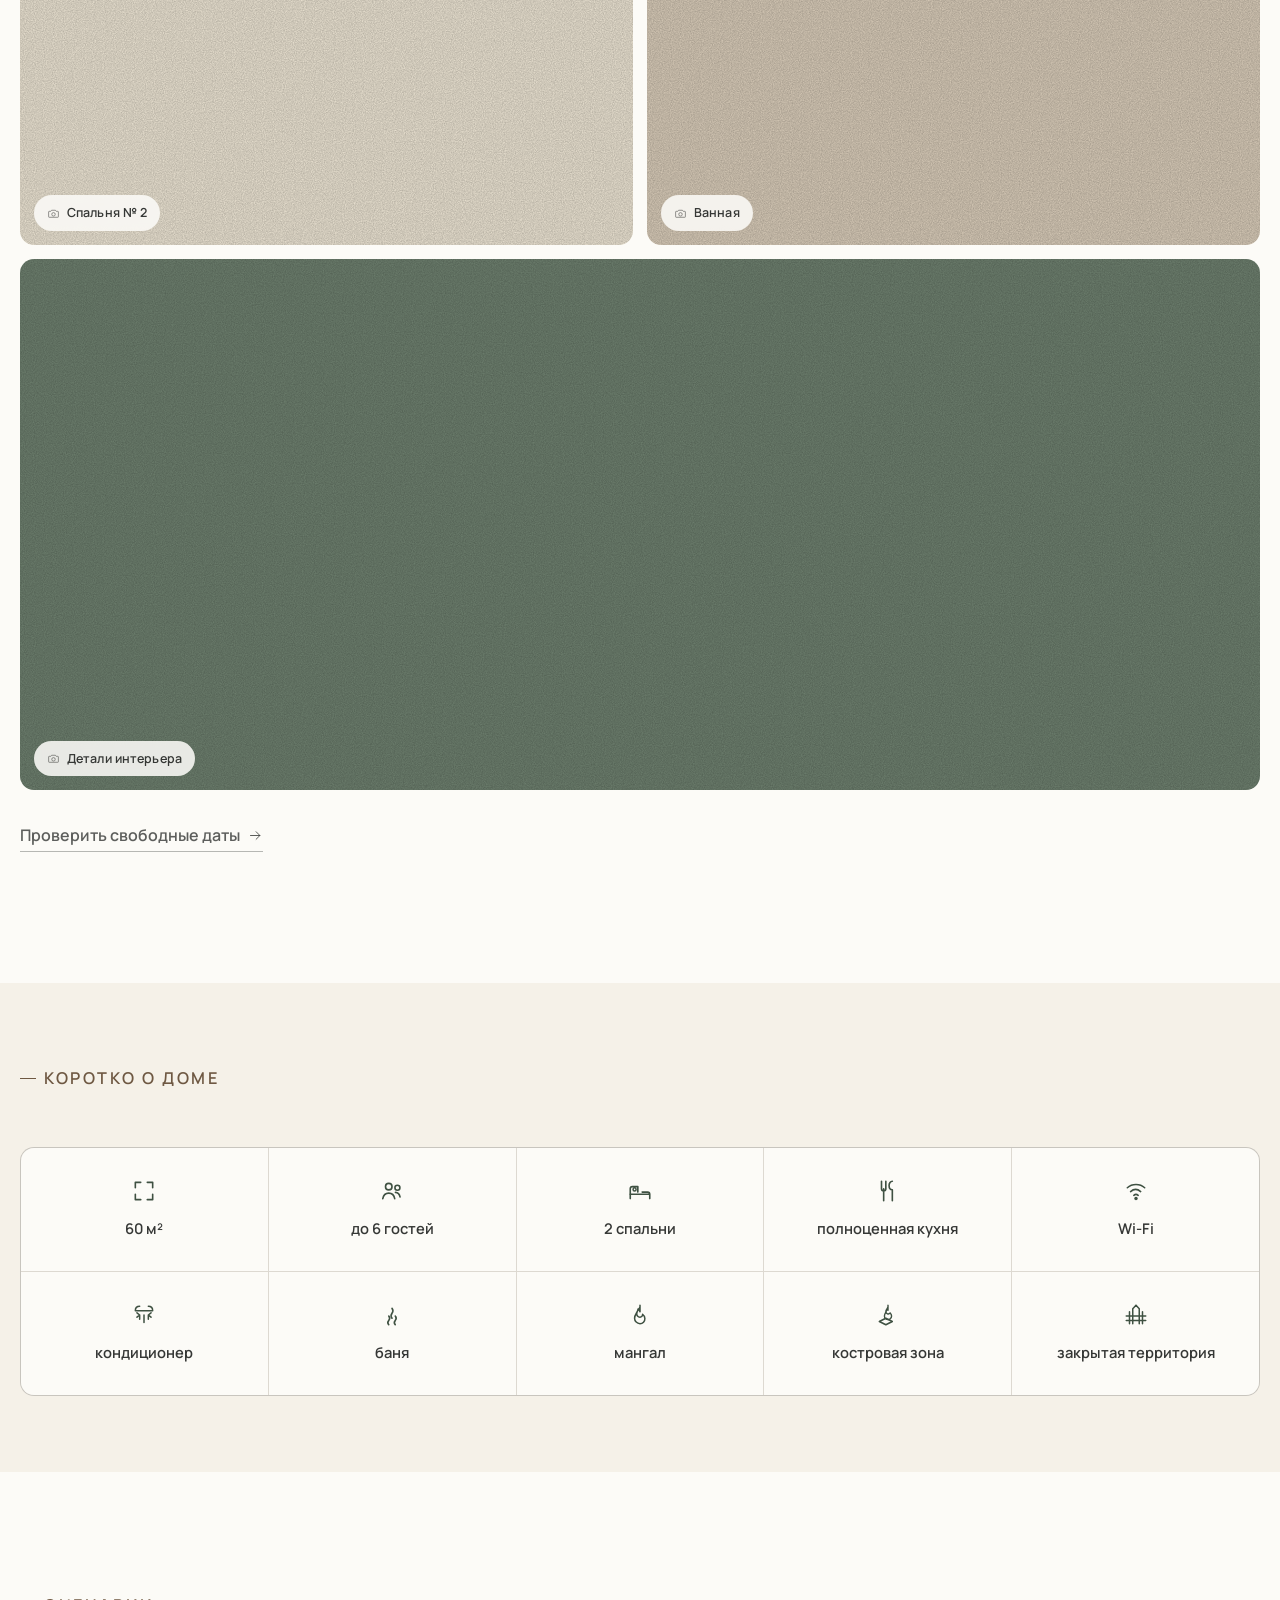
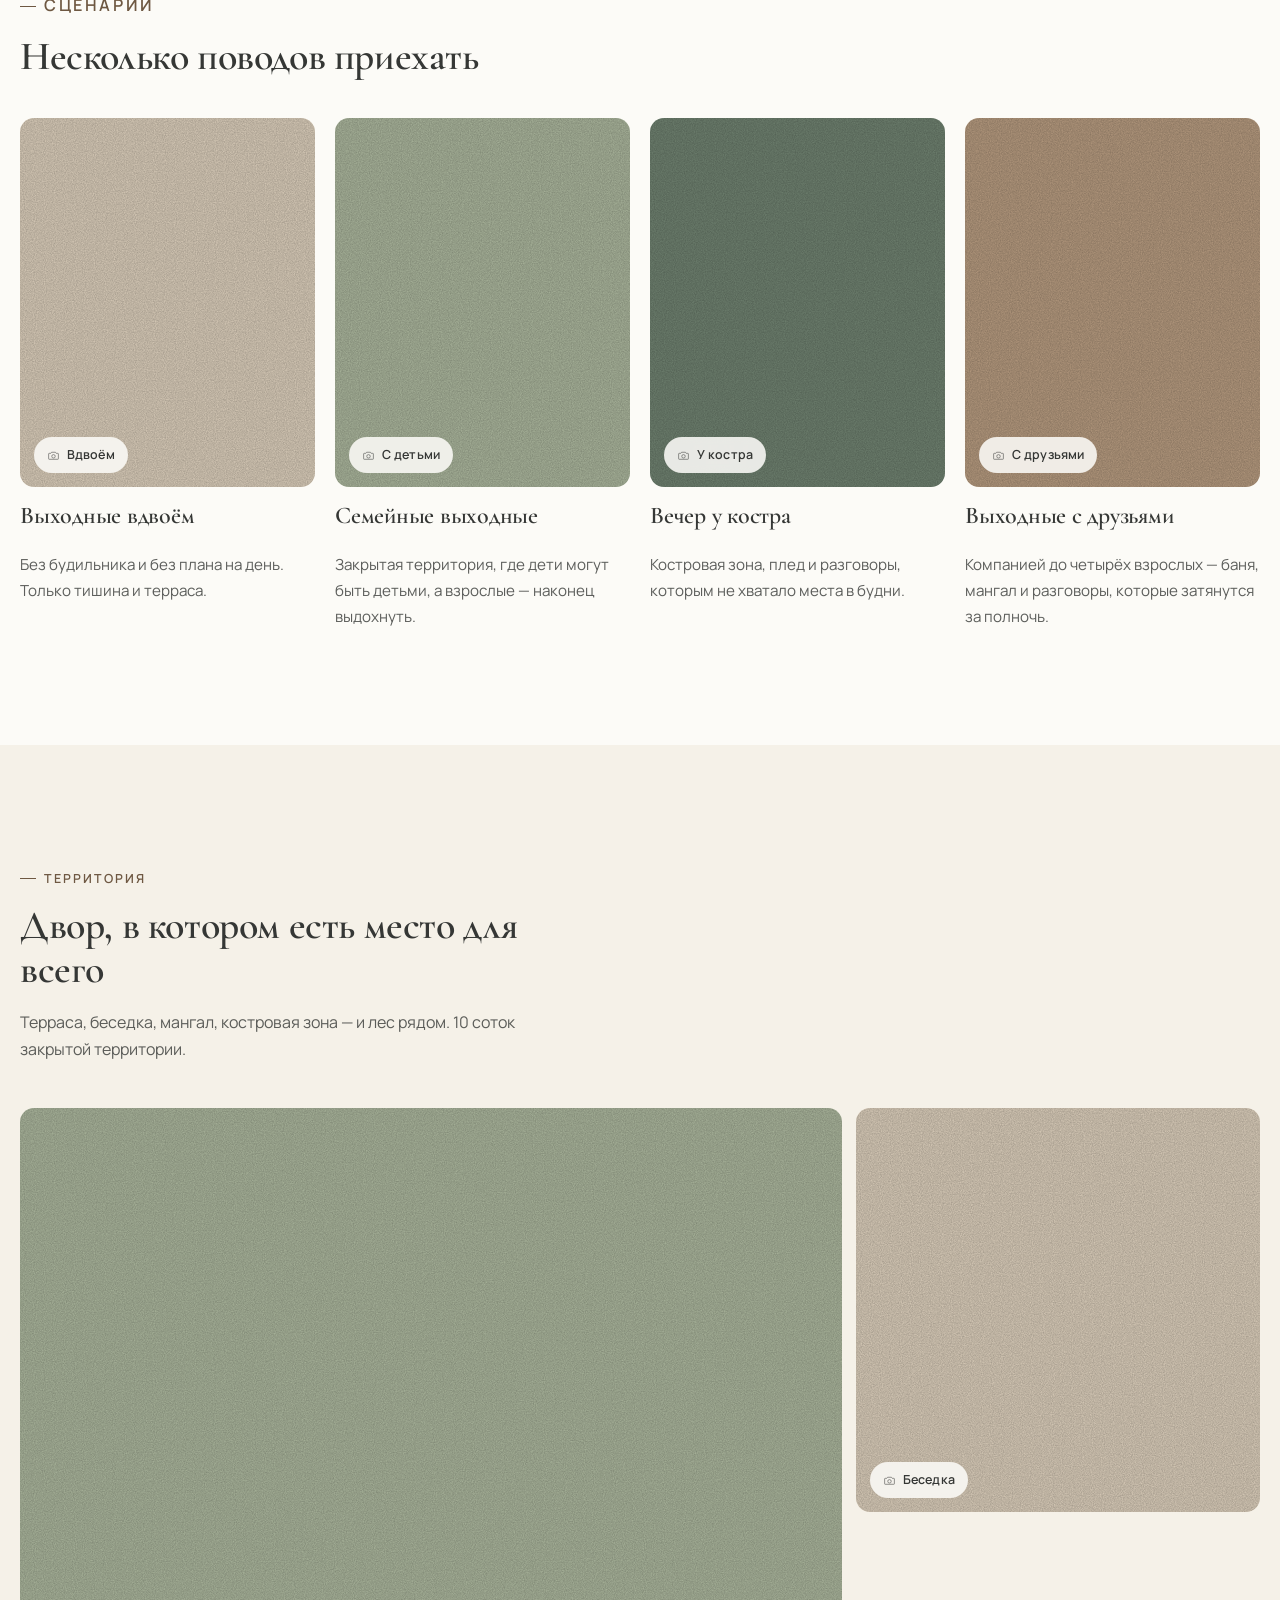
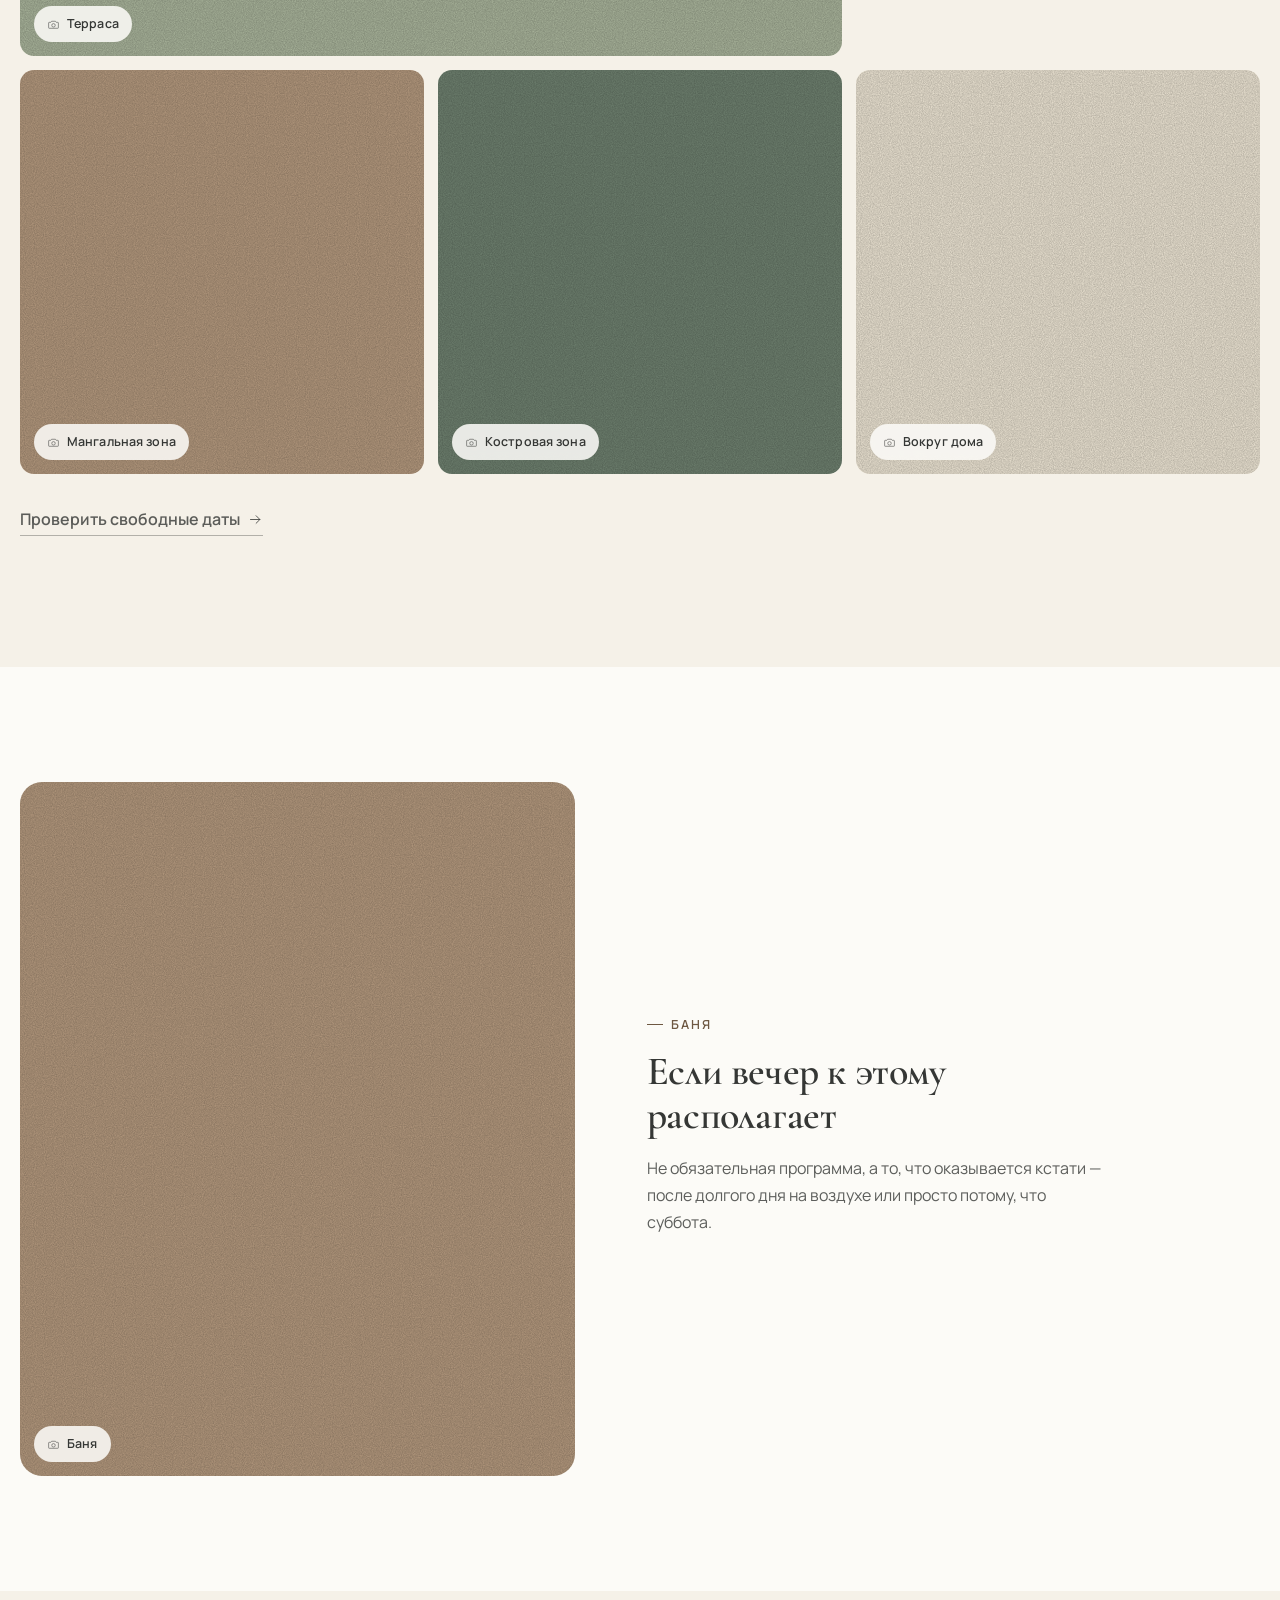
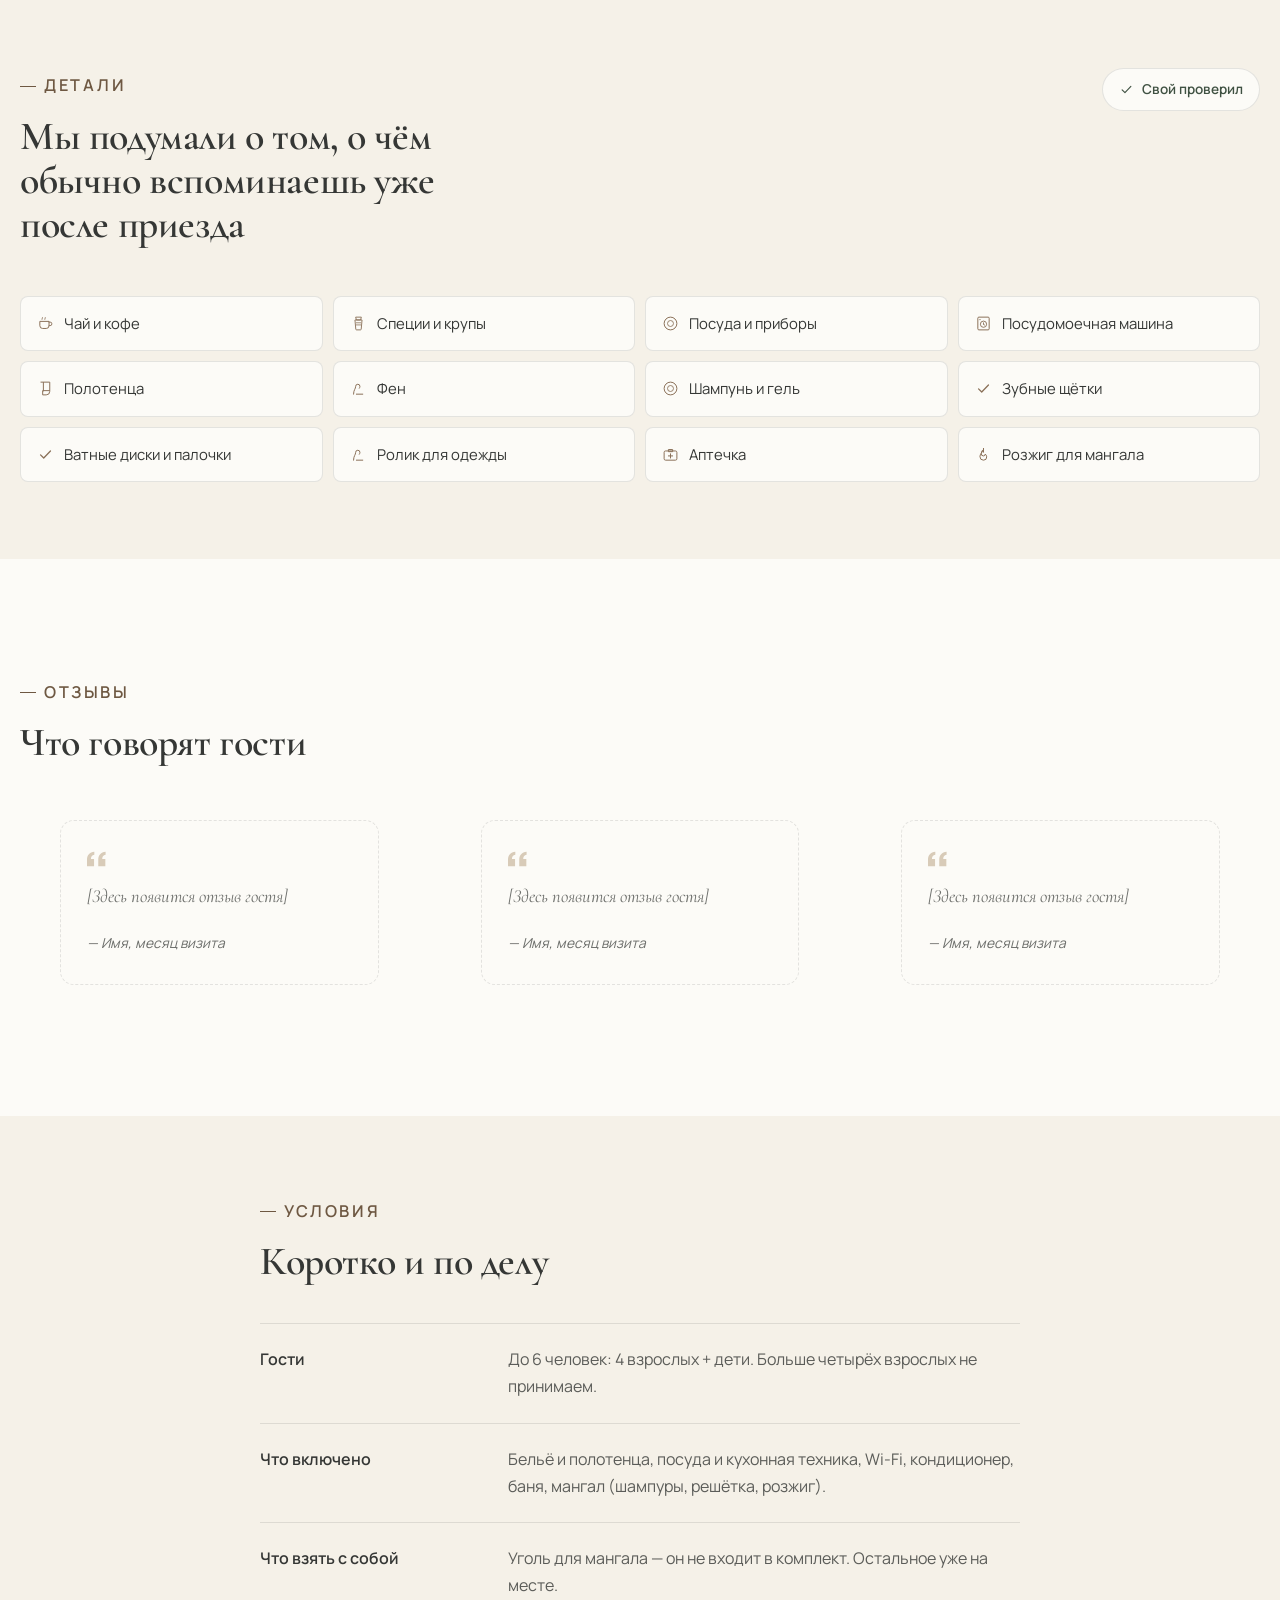
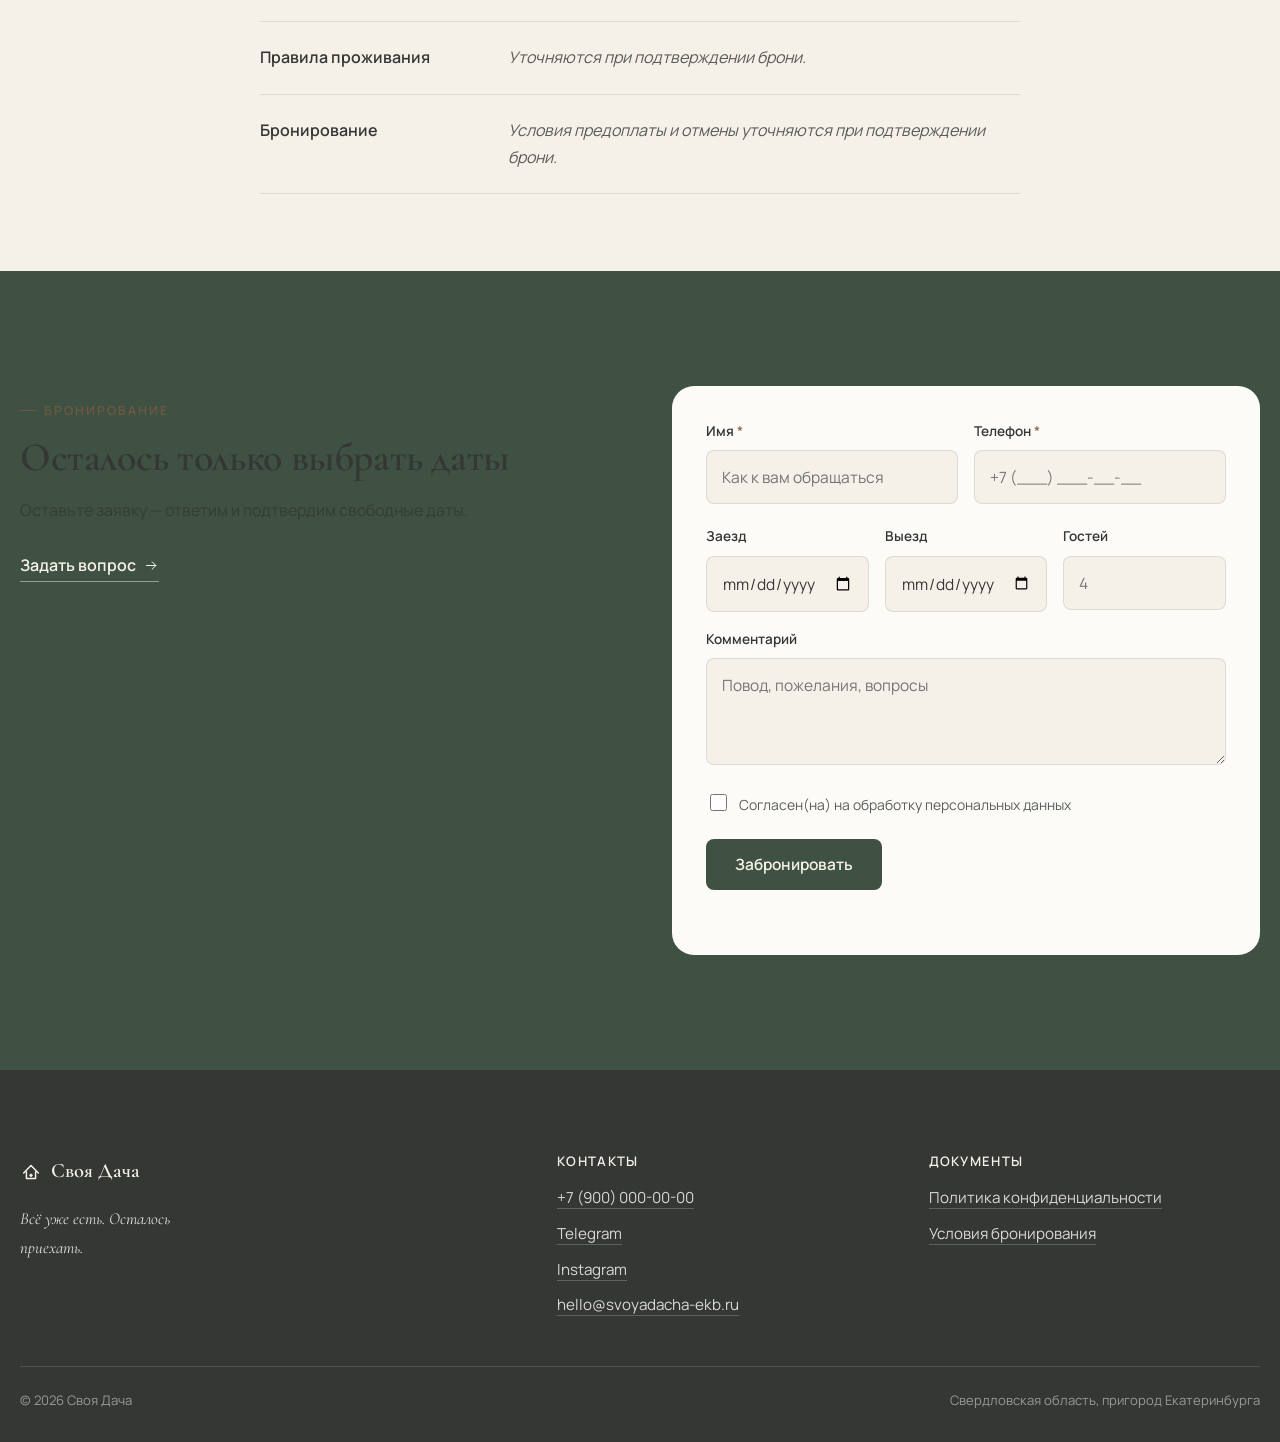
==== commit e0bb1c1c: "Redesign site as the «Своя Дача» brand, not a generic rental page Full rebuild against the brand bri" ====
--- a/index.html
+++ b/index.html
@@ -3,15 +3,15 @@
 <head>
 <meta charset="utf-8">
 <meta name="viewport" content="width=device-width, initial-scale=1">
-<title>Своя Дача — аренда дачи с баней под Екатеринбургом</title>
-<meta name="description" content="Своя Дача (ЕКБ) — уютный дом с баней и чаном в аренду посуточно недалеко от Екатеринбурга. Компании до 12 человек, мангал, беседка, парковка. Бронирование по телефону и в WhatsApp.">
-<meta name="theme-color" content="#3d6b4a">
+<title>Своя Дача — дом для спокойных выходных под Екатеринбургом</title>
+<meta name="description" content="Своя Дача — загородный дом на 60 м² в пригороде Екатеринбурга. До 6 гостей, 2 спальни, полноценная кухня, баня, мангал и костровая зона на закрытой территории. Всё уже есть — осталось приехать.">
+<meta name="theme-color" content="#3F5142">
 <link rel="canonical" href="https://svoyadacha-ekb.ru/">
 
 <meta property="og:type" content="website">
-<meta property="og:site_name" content="Своя Дача ЕКБ">
-<meta property="og:title" content="Своя Дача — аренда дачи с баней под Екатеринбургом">
-<meta property="og:description" content="Дом с баней и чаном посуточно. Компании до 12 человек, мангал, беседка, парковка. Бронируйте на выходные заранее.">
+<meta property="og:site_name" content="Своя Дача">
+<meta property="og:title" content="Своя Дача — дом, куда приезжают, чтобы никуда не спешить">
+<meta property="og:description" content="Загородный дом на 60 м² под Екатеринбургом. До 6 гостей, баня, мангал, костровая зона, закрытая территория.">
 <meta property="og:url" content="https://svoyadacha-ekb.ru/">
 <meta property="og:image" content="https://svoyadacha-ekb.ru/assets/img/og-cover.svg">
 <meta property="og:locale" content="ru_RU">
@@ -21,37 +21,65 @@
 <link rel="apple-touch-icon" href="assets/img/favicon.svg">
 <link rel="preconnect" href="https://fonts.googleapis.com">
 <link rel="preconnect" href="https://fonts.gstatic.com" crossorigin>
-<link rel="stylesheet" href="https://fonts.googleapis.com/css2?family=Manrope:wght@400;500;600;700;800&display=swap">
+<link rel="stylesheet" href="https://fonts.googleapis.com/css2?family=Cormorant+Garamond:ital,wght@0,500;0,600;1,500&family=Manrope:wght@400;500;600;700&display=swap">
 <link rel="stylesheet" href="assets/css/styles.css">
 </head>
 <body>
 <a class="skip-link" href="#main">Перейти к содержимому</a>
 
+<!-- Общий SVG-фильтр «зерно» для плейсхолдеров фотографий и спрайт иконок -->
+<svg width="0" height="0" style="position:absolute" aria-hidden="true" focusable="false">
+  <filter id="grain" x="-20%" y="-20%" width="140%" height="140%">
+    <feTurbulence type="fractalNoise" baseFrequency="0.9" numOctaves="2" stitchTiles="stitch" result="noise"/>
+    <feColorMatrix in="noise" type="matrix" values="0 0 0 0 0  0 0 0 0 0  0 0 0 0 0  0 0 0 0.5 0"/>
+  </filter>
+  <symbol id="icon-mark" viewBox="0 0 24 24"><path d="M4 13 12 5l8 8M7 12v7h10v-7" fill="none" stroke="currentColor" stroke-width="1.6" stroke-linecap="round" stroke-linejoin="round"/><circle cx="12" cy="15.6" r="1.3" fill="currentColor"/></symbol>
+  <symbol id="icon-area" viewBox="0 0 24 24"><path d="M4 9V4h5M20 9V4h-5M4 15v5h5M20 15v5h-5" fill="none" stroke="currentColor" stroke-width="1.5" stroke-linecap="round" stroke-linejoin="round"/></symbol>
+  <symbol id="icon-guests" viewBox="0 0 24 24"><circle cx="9" cy="8" r="3" fill="none" stroke="currentColor" stroke-width="1.5"/><path d="M3.5 19c.6-3.3 2.8-5 5.5-5s4.9 1.7 5.5 5" fill="none" stroke="currentColor" stroke-width="1.5" stroke-linecap="round"/><circle cx="17" cy="9" r="2.3" fill="none" stroke="currentColor" stroke-width="1.5"/><path d="M15.2 13.3c2.2.2 3.7 1.7 4.2 4.2" fill="none" stroke="currentColor" stroke-width="1.5" stroke-linecap="round"/></symbol>
+  <symbol id="icon-bed" viewBox="0 0 24 24"><path d="M3 19v-9a2 2 0 0 1 2-2h5v5" fill="none" stroke="currentColor" stroke-width="1.5" stroke-linecap="round" stroke-linejoin="round"/><path d="M3 15h18v4M14 13h5a2 2 0 0 1 2 2v0" fill="none" stroke="currentColor" stroke-width="1.5" stroke-linecap="round" stroke-linejoin="round"/><circle cx="7" cy="10.5" r="1.4" fill="none" stroke="currentColor" stroke-width="1.4"/></symbol>
+  <symbol id="icon-kitchen" viewBox="0 0 24 24"><path d="M6 3v7a2 2 0 0 0 4 0V3M8 10v11" fill="none" stroke="currentColor" stroke-width="1.5" stroke-linecap="round" stroke-linejoin="round"/><path d="M16 3c-1.7 0-3 1.7-3 4s1.3 4 3 4v10" fill="none" stroke="currentColor" stroke-width="1.5" stroke-linecap="round" stroke-linejoin="round"/></symbol>
+  <symbol id="icon-wifi" viewBox="0 0 24 24"><path d="M4 9c4.4-4 11.6-4 16 0M7 12.5c2.8-2.4 6.5-2.4 9.3 0M10 16c1.2-1 2.8-1 4 0" fill="none" stroke="currentColor" stroke-width="1.5" stroke-linecap="round"/><circle cx="12" cy="19" r="1.1" fill="currentColor"/></symbol>
+  <symbol id="icon-ac" viewBox="0 0 24 24"><path d="M4 8h16M4 8c0-2.5 1-4 4-4M20 8c0-2.5-1-4-4-4M8 12l-2.5 2M8 12l-2.5-2M8 12v4M16 12l2.5 2M16 12l2.5-2M16 12v4M12 12v7" fill="none" stroke="currentColor" stroke-width="1.4" stroke-linecap="round" stroke-linejoin="round"/></symbol>
+  <symbol id="icon-steam" viewBox="0 0 24 24"><path d="M9 21c-1.2-1.4-1.2-2.6 0-4s1.2-2.6 0-4" fill="none" stroke="currentColor" stroke-width="1.5" stroke-linecap="round"/><path d="M15 21c-1.2-1.4-1.2-2.6 0-4s1.2-2.6 0-4" fill="none" stroke="currentColor" stroke-width="1.5" stroke-linecap="round"/><path d="M12 15c-1.2-1.6-1.2-3 0-4.6s1.2-3 0-4.6" fill="none" stroke="currentColor" stroke-width="1.5" stroke-linecap="round"/></symbol>
+  <symbol id="icon-flame" viewBox="0 0 24 24"><path d="M12 3c1 3-3 4-3 7.5A3 3 0 0 0 12 14a2.4 2.4 0 0 0 2.4-2.6c1.4 1 2.1 2.4 2.1 3.9A4.5 4.5 0 0 1 12 20a5 5 0 0 1-5-5c0-4 3-5 3.2-8.6.7.4 1.5 1.2 1.8 2.6Z" fill="none" stroke="currentColor" stroke-width="1.4" stroke-linejoin="round"/></symbol>
+  <symbol id="icon-bonfire" viewBox="0 0 24 24"><path d="M4 18l6-3 6 3M4 18l6 3 6-3" fill="none" stroke="currentColor" stroke-width="1.4" stroke-linecap="round" stroke-linejoin="round"/><path d="M12 3c.8 2.4-2 3.3-2 5.8a2.2 2.2 0 0 0 4 1.3c.9.9 1.3 1.8 1.3 2.9a3.3 3.3 0 0 1-6.6 0c0-3 2.2-3.8 2.4-6.7.4.3.8.8.9 1.3Z" fill="none" stroke="currentColor" stroke-width="1.3" stroke-linejoin="round"/></symbol>
+  <symbol id="icon-fence" viewBox="0 0 24 24"><path d="M12 3l3 3.2V20M12 3 9 6.2V20M6 9v11M18 9v11M3 13h18M3 17h18" fill="none" stroke="currentColor" stroke-width="1.4" stroke-linecap="round" stroke-linejoin="round"/></symbol>
+  <symbol id="icon-check" viewBox="0 0 24 24"><path d="M5 12.5 9.5 17 19 7" fill="none" stroke="currentColor" stroke-width="1.8" stroke-linecap="round" stroke-linejoin="round"/></symbol>
+  <symbol id="icon-quote" viewBox="0 0 24 16"><path d="M0 16V8.7C0 3.7 2.9.6 8 0v3.4C5.3 4 4.3 5.6 4.3 8h3.4v8H0Zm12.3 0V8.7c0-5 2.9-8.1 8-8.7v3.4c-2.7.6-3.7 2.2-3.7 4.6h3.4v8h-7.7Z" fill="currentColor"/></symbol>
+  <symbol id="icon-camera" viewBox="0 0 24 24"><path d="M4 8h3l1.5-2h7L17 8h3a1 1 0 0 1 1 1v9a1 1 0 0 1-1 1H4a1 1 0 0 1-1-1V9a1 1 0 0 1 1-1Z" fill="none" stroke="currentColor" stroke-width="1.4" stroke-linejoin="round"/><circle cx="12" cy="13.5" r="3.2" fill="none" stroke="currentColor" stroke-width="1.4"/></symbol>
+  <symbol id="icon-arrow" viewBox="0 0 24 24"><path d="M4 12h15M13 6l6 6-6 6" fill="none" stroke="currentColor" stroke-width="1.6" stroke-linecap="round" stroke-linejoin="round"/></symbol>
+  <symbol id="icon-coffee" viewBox="0 0 24 24"><path d="M4 9h13v6a4 4 0 0 1-4 4H8a4 4 0 0 1-4-4V9Z" fill="none" stroke="currentColor" stroke-width="1.4" stroke-linejoin="round"/><path d="M17 10h1.5a2.5 2.5 0 0 1 0 5H17M7 6c0-1 .8-1.3.8-2.2M11 6c0-1 .8-1.3.8-2.2" fill="none" stroke="currentColor" stroke-width="1.3" stroke-linecap="round"/></symbol>
+  <symbol id="icon-towel" viewBox="0 0 24 24"><path d="M5 3h13v13a5 5 0 0 1-5 5H8v-6h10" fill="none" stroke="currentColor" stroke-width="1.4" stroke-linejoin="round"/><path d="M9 3v13" fill="none" stroke="currentColor" stroke-width="1.4"/></symbol>
+  <symbol id="icon-dish" viewBox="0 0 24 24"><ellipse cx="12" cy="12" rx="9" ry="9" fill="none" stroke="currentColor" stroke-width="1.4"/><ellipse cx="12" cy="12" rx="4.2" ry="4.2" fill="none" stroke="currentColor" stroke-width="1.2"/></symbol>
+  <symbol id="icon-spice" viewBox="0 0 24 24"><path d="M8 3h8l-1 4H9L8 3Z" fill="none" stroke="currentColor" stroke-width="1.3" stroke-linejoin="round"/><path d="M7 7h10l-1.2 13.2a1 1 0 0 1-1 .8H9.2a1 1 0 0 1-1-.8L7 7Z" fill="none" stroke="currentColor" stroke-width="1.3" stroke-linejoin="round"/><path d="M9 11h6M9 14h6" stroke="currentColor" stroke-width="1.1" stroke-linecap="round"/></symbol>
+  <symbol id="icon-dryer" viewBox="0 0 24 24"><path d="M5 20c0-6 3-7.5 3-11a3 3 0 1 1 6 0c0 1-.3 1.8-.8 2.6" fill="none" stroke="currentColor" stroke-width="1.4" stroke-linecap="round"/><path d="M9 20h9" stroke="currentColor" stroke-width="1.4" stroke-linecap="round"/></symbol>
+  <symbol id="icon-firstaid" viewBox="0 0 24 24"><rect x="3" y="7" width="18" height="13" rx="2" fill="none" stroke="currentColor" stroke-width="1.4"/><path d="M9 5h6v3H9z" fill="none" stroke="currentColor" stroke-width="1.4" stroke-linejoin="round"/><path d="M12 11v6M9 14h6" stroke="currentColor" stroke-width="1.4" stroke-linecap="round"/></symbol>
+  <symbol id="icon-dishwasher" viewBox="0 0 24 24"><rect x="4" y="3" width="16" height="18" rx="1.5" fill="none" stroke="currentColor" stroke-width="1.4"/><circle cx="12" cy="13" r="4.4" fill="none" stroke="currentColor" stroke-width="1.3"/><path d="M12 13v-2M12 13l1.6 1.2" stroke="currentColor" stroke-width="1.2" stroke-linecap="round"/><path d="M7 6.5h.01" stroke="currentColor" stroke-width="1.8" stroke-linecap="round"/></symbol>
+  <symbol id="icon-pin" viewBox="0 0 24 24"><path d="M12 21s7-6.3 7-11.5A7 7 0 0 0 5 9.5C5 14.7 12 21 12 21Z" fill="none" stroke="currentColor" stroke-width="1.4" stroke-linejoin="round"/><circle cx="12" cy="9.5" r="2.3" fill="none" stroke="currentColor" stroke-width="1.3"/></symbol>
+</svg>
+
 <header class="header" id="header">
   <div class="container header__inner">
     <a class="logo" href="#hero" aria-label="Своя Дача — на главную">
-      <svg class="logo__mark" width="34" height="34" viewBox="0 0 34 34" aria-hidden="true">
-        <path d="M17 4 4 15h3v14h8v-8h4v8h8V15h3L17 4Z" fill="currentColor"/>
-      </svg>
-      <span class="logo__text">Своя&nbsp;Дача<small>Екатеринбург</small></span>
+      <svg class="logo__mark icon" width="26" height="26" viewBox="0 0 24 24" aria-hidden="true"><use href="#icon-mark"/></svg>
+      Своя Дача
     </a>
 
     <nav class="nav" id="nav" aria-label="Основная навигация">
       <ul class="nav__list">
-        <li><a href="#about">О даче</a></li>
-        <li><a href="#amenities">Что включено</a></li>
-        <li><a href="#gallery">Фото</a></li>
-        <li><a href="#prices">Цены</a></li>
-        <li><a href="#faq">Вопросы</a></li>
+        <li><a href="#dom">Дом</a></li>
+        <li><a href="#territory">Территория</a></li>
+        <li><a href="#banya">Баня</a></li>
+        <li><a href="#terms">Условия</a></li>
         <li><a href="#contacts">Контакты</a></li>
       </ul>
+      <div class="header__actions">
+        <a class="btn btn--on-dark btn--sm" href="#booking">Выбрать даты</a>
+      </div>
     </nav>
 
     <div class="header__actions">
-      <a class="header__phone" href="tel:+79000000000" data-contact="phone-link">
-        <span data-contact="phone-text">+7 (900) 000-00-00</span>
-      </a>
-      <a class="btn btn--primary btn--sm" href="#booking">Забронировать</a>
+      <a class="btn btn--ghost-dark btn--sm" href="#booking">Выбрать даты</a>
       <button class="burger" id="burger" type="button" aria-label="Меню" aria-expanded="false" aria-controls="nav">
         <span></span><span></span><span></span>
       </button>
@@ -61,409 +89,410 @@
 
 <main id="main">
 
+  <!-- 1. HERO ================================================================ -->
   <section class="hero" id="hero">
-    <div class="hero__media">
-      <img src="assets/img/hero.svg" alt="Дачный дом с баней и террасой среди сосен" width="1600" height="900" fetchpriority="high">
-    </div>
-    <div class="container hero__inner">
-      <p class="hero__eyebrow">30 км от Екатеринбурга · лес и озеро рядом</p>
-      <h1 class="hero__title">Своя дача на выходные — с баней, чаном и тишиной</h1>
-      <p class="hero__lead">
-        Сдаём уютный дом посуточно: компании до 12 человек, топим баню к вашему приезду,
-        мангальная зона, беседка и парковка на 5 машин. Приезжайте отдыхать, остальное мы берём на себя.
+    <div class="hero__media" id="heroMedia">
+      <div class="photo photo--forest ratio-16-9" style="width:100%;height:100%"></div>
+    </div>
+    <div class="container hero__inner reveal">
+      <p class="hero__kicker">Своя Дача</p>
+      <h1 class="hero__title">Дом, куда приезжают,<br>чтобы никуда не спешить.</h1>
+      <p class="hero__lead">60 м² в пригороде Екатеринбурга. До шести гостей, тишина и всё, что нужно для выходных — уже на месте.</p>
+      <div class="hero__cta">
+        <a class="btn btn--on-dark" href="#booking">Выбрать даты</a>
+        <a class="link-cta link-cta--on-dark" href="#dom">
+          Посмотреть дом
+          <svg class="icon" aria-hidden="true"><use href="#icon-arrow"/></svg>
+        </a>
+      </div>
+    </div>
+    <div class="hero__scroll-hint" aria-hidden="true"><span class="line"></span>Листайте</div>
+  </section>
+
+  <!-- 2. ЭМОЦИОНАЛЬНЫЙ БЛОК ================================================== -->
+  <section class="section" id="ritual">
+    <div class="container ritual">
+      <div class="reveal">
+        <p class="kicker">Как проходят эти выходные</p>
+        <div class="ritual__lines">
+          <p class="ritual__line"><em>Пятница</em> приехать.</p>
+          <p class="ritual__line"><em>Суббота</em> никуда не спешить.</p>
+          <p class="ritual__line"><em>Воскресенье</em> ещё немного остаться.</p>
+        </div>
+        <p class="ritual__note">Дальше — по своему сценарию.</p>
+      </div>
+      <div class="ritual__media reveal">
+        <div class="photo-frame ratio-4-5">
+          <div class="photo photo--sand"></div>
+          <span class="photo-frame__label"><svg class="icon" aria-hidden="true"><use href="#icon-camera"/></svg>Терраса вечером</span>
+        </div>
+      </div>
+    </div>
+  </section>
+
+  <!-- 3. ДОМ ================================================================= -->
+  <section class="section section--white" id="dom">
+    <div class="container">
+      <div class="house-copy reveal">
+        <p class="kicker">Дом</p>
+        <h2>Всё уже есть</h2>
+        <p>Чтобы приехать на выходные и не думать о мелочах.</p>
+      </div>
+
+      <div class="editorial-grid reveal">
+        <div class="photo-frame ratio-4-3">
+          <div class="photo photo--sand"></div>
+          <span class="photo-frame__label"><svg class="icon" aria-hidden="true"><use href="#icon-camera"/></svg>Кухня-гостиная</span>
+        </div>
+        <div class="photo-frame ratio-1-1">
+          <div class="photo photo--sage"></div>
+          <span class="photo-frame__label"><svg class="icon" aria-hidden="true"><use href="#icon-camera"/></svg>Гостиная зона</span>
+        </div>
+        <div class="photo-frame ratio-1-1">
+          <div class="photo photo--wood"></div>
+          <span class="photo-frame__label"><svg class="icon" aria-hidden="true"><use href="#icon-camera"/></svg>Спальня</span>
+        </div>
+        <div class="photo-frame ratio-4-3">
+          <div class="photo photo--cream"></div>
+          <span class="photo-frame__label"><svg class="icon" aria-hidden="true"><use href="#icon-camera"/></svg>Спальня № 2</span>
+        </div>
+        <div class="photo-frame ratio-4-3">
+          <div class="photo photo--sand"></div>
+          <span class="photo-frame__label"><svg class="icon" aria-hidden="true"><use href="#icon-camera"/></svg>Ванная</span>
+        </div>
+        <div class="photo-frame ratio-21-9">
+          <div class="photo photo--forest"></div>
+          <span class="photo-frame__label"><svg class="icon" aria-hidden="true"><use href="#icon-camera"/></svg>Детали интерьера</span>
+        </div>
+      </div>
+
+      <p style="margin-top:32px">
+        <a class="link-cta" href="#booking">Проверить свободные даты
+          <svg class="icon" aria-hidden="true"><use href="#icon-arrow"/></svg>
+        </a>
       </p>
-      <ul class="hero__facts">
-        <li><strong>до 12</strong><span>гостей</span></li>
-        <li><strong>2</strong><span>спальни + гостиная</span></li>
-        <li><strong>от 12 000 ₽</strong><span>за сутки</span></li>
+    </div>
+  </section>
+
+  <!-- 4. ЧТО ЕСТЬ В ДОМЕ ====================================================== -->
+  <section class="section section--tight" id="facts">
+    <div class="container">
+      <div class="section-head reveal">
+        <p class="kicker">Коротко о доме</p>
+      </div>
+      <ul class="facts-grid reveal">
+        <li><svg class="icon" aria-hidden="true"><use href="#icon-area"/></svg><span>60 м²</span></li>
+        <li><svg class="icon" aria-hidden="true"><use href="#icon-guests"/></svg><span>до 6 гостей</span></li>
+        <li><svg class="icon" aria-hidden="true"><use href="#icon-bed"/></svg><span>2 спальни</span></li>
+        <li><svg class="icon" aria-hidden="true"><use href="#icon-kitchen"/></svg><span>полноценная кухня</span></li>
+        <li><svg class="icon" aria-hidden="true"><use href="#icon-wifi"/></svg><span>Wi-Fi</span></li>
+        <li><svg class="icon" aria-hidden="true"><use href="#icon-ac"/></svg><span>кондиционер</span></li>
+        <li><svg class="icon" aria-hidden="true"><use href="#icon-steam"/></svg><span>баня</span></li>
+        <li><svg class="icon" aria-hidden="true"><use href="#icon-flame"/></svg><span>мангал</span></li>
+        <li><svg class="icon" aria-hidden="true"><use href="#icon-bonfire"/></svg><span>костровая зона</span></li>
+        <li><svg class="icon" aria-hidden="true"><use href="#icon-fence"/></svg><span>закрытая территория</span></li>
       </ul>
-      <div class="hero__cta">
-        <a class="btn btn--primary" href="#booking">Проверить свободные даты</a>
-        <a class="btn btn--ghost" href="#" data-contact="whatsapp-link">Написать в WhatsApp</a>
-      </div>
-      <p class="hero__note">Отвечаем с 9:00 до 22:00, бронь подтверждаем в течение 15 минут.</p>
-    </div>
-  </section>
-
-  <section class="section" id="about">
-    <div class="container about">
-      <div class="about__text reveal">
-        <p class="eyebrow">О даче</p>
-        <h2>Дом, куда хочется возвращаться</h2>
-        <p>
-          «Своя Дача» — это не гостиница, а настоящий дачный дом, который мы держим для гостей
-          в том же состоянии, в каком любим сами: тёплый, чистый и без лишних правил.
-          Участок 12 соток огорожен, соседей не видно, вокруг сосны.
-        </p>
-        <p>
-          Сюда едут семьями, компаниями друзей, на дни рождения, девичники и небольшие
-          корпоративы. Летом — мангал, гамак и чан под открытым небом, зимой — тёплые полы,
-          баня и снег до самого леса.
-        </p>
-        <ul class="ticks">
-          <li>Заезд с 15:00, выезд до 12:00 — сутки полноценные, а не «до обеда»</li>
-          <li>Баня протоплена к вашему приезду, дрова и веники включены</li>
-          <li>Постельное бельё, полотенца и посуда на всех гостей</li>
-          <li>Можно с детьми и питомцами — предупредите заранее</li>
-        </ul>
-      </div>
-      <figure class="about__media reveal">
-        <img src="assets/img/about.svg" alt="Терраса дачного дома с накрытым столом" width="800" height="900" loading="lazy">
-        <figcaption>Терраса с видом на сосны — здесь проходит большая часть вечеров</figcaption>
-      </figure>
-    </div>
-  </section>
-
-  <section class="section section--muted" id="amenities">
-    <div class="container">
-      <div class="section__head reveal">
-        <p class="eyebrow">Что включено</p>
-        <h2>Всё для отдыха уже на месте</h2>
-        <p class="section__lead">Ничего докупать и привозить не нужно — кроме продуктов и хорошего настроения.</p>
-      </div>
-      <ul class="cards cards--amenities">
-        <li class="card reveal">
-          <span class="card__icon" aria-hidden="true">🔥</span>
-          <h3>Баня на дровах</h3>
-          <p>Парная, комната отдыха, купель. Топим заранее — паритесь сразу после заезда.</p>
+    </div>
+  </section>
+
+  <!-- 5. СЦЕНАРИИ ОТДЫХА ====================================================== -->
+  <section class="section section--white" id="scenarios">
+    <div class="container">
+      <div class="section-head reveal">
+        <p class="kicker">Сценарии</p>
+        <h2>Несколько поводов приехать</h2>
+      </div>
+
+      <div class="scenario-grid">
+        <article class="scenario reveal">
+          <div class="scenario__media photo-frame ratio-4-5">
+            <div class="photo photo--sand"></div>
+            <span class="photo-frame__label"><svg class="icon" aria-hidden="true"><use href="#icon-camera"/></svg>Вдвоём</span>
+          </div>
+          <h3>Выходные вдвоём</h3>
+          <p>Без будильника и без плана на день. Только тишина и терраса.</p>
+        </article>
+        <article class="scenario reveal">
+          <div class="scenario__media photo-frame ratio-4-5">
+            <div class="photo photo--sage"></div>
+            <span class="photo-frame__label"><svg class="icon" aria-hidden="true"><use href="#icon-camera"/></svg>С детьми</span>
+          </div>
+          <h3>Семейные выходные</h3>
+          <p>Закрытая территория, где дети могут быть детьми, а взрослые — наконец выдохнуть.</p>
+        </article>
+        <article class="scenario reveal">
+          <div class="scenario__media photo-frame ratio-4-5">
+            <div class="photo photo--forest"></div>
+            <span class="photo-frame__label"><svg class="icon" aria-hidden="true"><use href="#icon-camera"/></svg>У костра</span>
+          </div>
+          <h3>Вечер у костра</h3>
+          <p>Костровая зона, плед и разговоры, которым не хватало места в будни.</p>
+        </article>
+        <article class="scenario reveal">
+          <div class="scenario__media photo-frame ratio-4-5">
+            <div class="photo photo--wood"></div>
+            <span class="photo-frame__label"><svg class="icon" aria-hidden="true"><use href="#icon-camera"/></svg>С друзьями</span>
+          </div>
+          <h3>Выходные с друзьями</h3>
+          <p>Компанией до четырёх взрослых — баня, мангал и разговоры, которые затянутся за полночь.</p>
+        </article>
+      </div>
+    </div>
+  </section>
+
+  <!-- 6. ТЕРРИТОРИЯ =========================================================== -->
+  <section class="section" id="territory">
+    <div class="container">
+      <div class="house-copy reveal">
+        <p class="kicker">Территория</p>
+        <h2>Двор, в котором есть место для всего</h2>
+        <p>Терраса, беседка, мангал, костровая зона — и лес рядом. 10 соток закрытой территории.</p>
+      </div>
+
+      <div class="territory-grid reveal">
+        <div class="photo-frame ratio-3-2">
+          <div class="photo photo--sage"></div>
+          <span class="photo-frame__label"><svg class="icon" aria-hidden="true"><use href="#icon-camera"/></svg>Терраса</span>
+        </div>
+        <div class="photo-frame ratio-1-1">
+          <div class="photo photo--sand"></div>
+          <span class="photo-frame__label"><svg class="icon" aria-hidden="true"><use href="#icon-camera"/></svg>Беседка</span>
+        </div>
+        <div class="photo-frame ratio-1-1">
+          <div class="photo photo--wood"></div>
+          <span class="photo-frame__label"><svg class="icon" aria-hidden="true"><use href="#icon-camera"/></svg>Мангальная зона</span>
+        </div>
+        <div class="photo-frame ratio-1-1">
+          <div class="photo photo--forest"></div>
+          <span class="photo-frame__label"><svg class="icon" aria-hidden="true"><use href="#icon-camera"/></svg>Костровая зона</span>
+        </div>
+        <div class="photo-frame ratio-1-1">
+          <div class="photo photo--cream"></div>
+          <span class="photo-frame__label"><svg class="icon" aria-hidden="true"><use href="#icon-camera"/></svg>Вокруг дома</span>
+        </div>
+      </div>
+
+      <p style="margin-top:32px">
+        <a class="link-cta" href="#booking">Проверить свободные даты
+          <svg class="icon" aria-hidden="true"><use href="#icon-arrow"/></svg>
+        </a>
+      </p>
+    </div>
+  </section>
+
+  <!-- 7. БАНЯ ================================================================= -->
+  <section class="section section--white" id="banya">
+    <div class="container banya">
+      <div class="banya__media reveal">
+        <div class="photo-frame ratio-4-5">
+          <div class="photo photo--wood"></div>
+          <span class="photo-frame__label"><svg class="icon" aria-hidden="true"><use href="#icon-camera"/></svg>Баня</span>
+        </div>
+      </div>
+      <div class="banya__text reveal">
+        <p class="kicker">Баня</p>
+        <h2>Если вечер к этому располагает</h2>
+        <p>Не обязательная программа, а то, что оказывается кстати — после долгого дня на воздухе или просто потому, что суббота.</p>
+      </div>
+    </div>
+  </section>
+
+  <!-- 8. ЗАБОТА В ДЕТАЛЯХ ===================================================== -->
+  <section class="section section--tight" id="details">
+    <div class="container">
+      <div class="details-head reveal">
+        <div class="section-head" style="margin-bottom:0">
+          <p class="kicker">Детали</p>
+          <h2>Мы подумали о том, о чём обычно вспоминаешь уже после приезда</h2>
+        </div>
+        <span class="checked-badge">
+          <svg aria-hidden="true"><use href="#icon-check"/></svg>
+          Свой проверил
+        </span>
+      </div>
+
+      <ul class="details-grid reveal">
+        <li><svg aria-hidden="true"><use href="#icon-coffee"/></svg>Чай и кофе</li>
+        <li><svg aria-hidden="true"><use href="#icon-spice"/></svg>Специи и крупы</li>
+        <li><svg aria-hidden="true"><use href="#icon-dish"/></svg>Посуда и приборы</li>
+        <li><svg aria-hidden="true"><use href="#icon-dishwasher"/></svg>Посудомоечная машина</li>
+        <li><svg aria-hidden="true"><use href="#icon-towel"/></svg>Полотенца</li>
+        <li><svg aria-hidden="true"><use href="#icon-dryer"/></svg>Фен</li>
+        <li><svg aria-hidden="true"><use href="#icon-dish"/></svg>Шампунь и гель</li>
+        <li><svg aria-hidden="true"><use href="#icon-check"/></svg>Зубные щётки</li>
+        <li><svg aria-hidden="true"><use href="#icon-check"/></svg>Ватные диски и палочки</li>
+        <li><svg aria-hidden="true"><use href="#icon-dryer"/></svg>Ролик для одежды</li>
+        <li><svg aria-hidden="true"><use href="#icon-firstaid"/></svg>Аптечка</li>
+        <li><svg aria-hidden="true"><use href="#icon-flame"/></svg>Розжиг для мангала</li>
+      </ul>
+    </div>
+  </section>
+
+  <!-- 9. ОТЗЫВЫ =============================================================== -->
+  <section class="section section--white" id="reviews">
+    <div class="container">
+      <div class="section-head reveal">
+        <p class="kicker">Отзывы</p>
+        <h2>Что говорят гости</h2>
+      </div>
+      <div class="reviews-grid">
+        <figure class="review review--placeholder reveal">
+          <svg class="review__mark" aria-hidden="true"><use href="#icon-quote"/></svg>
+          <blockquote>[Здесь появится отзыв гостя]</blockquote>
+          <figcaption class="review__author">— Имя, месяц визита</figcaption>
+        </figure>
+        <figure class="review review--placeholder reveal">
+          <svg class="review__mark" aria-hidden="true"><use href="#icon-quote"/></svg>
+          <blockquote>[Здесь появится отзыв гостя]</blockquote>
+          <figcaption class="review__author">— Имя, месяц визита</figcaption>
+        </figure>
+        <figure class="review review--placeholder reveal">
+          <svg class="review__mark" aria-hidden="true"><use href="#icon-quote"/></svg>
+          <blockquote>[Здесь появится отзыв гостя]</blockquote>
+          <figcaption class="review__author">— Имя, месяц визита</figcaption>
+        </figure>
+      </div>
+    </div>
+  </section>
+
+  <!-- 10. УСЛОВИЯ ============================================================= -->
+  <section class="section section--tight" id="terms">
+    <div class="container container--narrow">
+      <div class="section-head reveal">
+        <p class="kicker">Условия</p>
+        <h2>Коротко и по делу</h2>
+      </div>
+      <dl class="terms-list reveal">
+        <li>
+          <dt>Гости</dt>
+          <dd>До 6 человек: 4 взрослых + дети. Больше четырёх взрослых не принимаем.</dd>
         </li>
-        <li class="card reveal">
-          <span class="card__icon" aria-hidden="true">♨️</span>
-          <h3>Банный чан</h3>
-          <p>Чан на 6 человек под открытым небом с подогревом на дровах и травяными сборами.</p>
+        <li>
+          <dt>Что включено</dt>
+          <dd>Бельё и полотенца, посуда и кухонная техника, Wi-Fi, кондиционер, баня, мангал (шампуры, решётка, розжиг).</dd>
         </li>
-        <li class="card reveal">
-          <span class="card__icon" aria-hidden="true">🍖</span>
-          <h3>Мангальная зона</h3>
-          <p>Мангал, казан, шампуры, решётка и уголь. Рядом крытая беседка на 12 мест.</p>
+        <li>
+          <dt>Что взять с собой</dt>
+          <dd>Уголь для мангала — он не входит в комплект. Остальное уже на месте.</dd>
         </li>
-        <li class="card reveal">
-          <span class="card__icon" aria-hidden="true">🛏️</span>
-          <h3>Спальные места</h3>
-          <p>2 спальни и гостиная-трансформер: до 12 гостей с комплектом белья на каждого.</p>
+        <li>
+          <dt>Правила проживания</dt>
+          <dd class="terms-note">Уточняются при подтверждении брони.</dd>
         </li>
-        <li class="card reveal">
-          <span class="card__icon" aria-hidden="true">🍳</span>
-          <h3>Кухня</h3>
-          <p>Плита, духовка, холодильник, чайник, кофеварка, вся посуда и техника.</p>
+        <li>
+          <dt>Бронирование</dt>
+          <dd class="terms-note">Условия предоплаты и отмены уточняются при подтверждении брони.</dd>
         </li>
-        <li class="card reveal">
-          <span class="card__icon" aria-hidden="true">📶</span>
-          <h3>Связь и развлечения</h3>
-          <p>Wi-Fi, ТВ с колонкой, настольные игры, гамак, качели и зона для детей.</p>
-        </li>
-        <li class="card reveal">
-          <span class="card__icon" aria-hidden="true">🚗</span>
-          <h3>Парковка</h3>
-          <p>Закрытый двор и место под 5 машин. Зимой дорога чистится трактором.</p>
-        </li>
-        <li class="card reveal">
-          <span class="card__icon" aria-hidden="true">🌲</span>
-          <h3>Природа рядом</h3>
-          <p>Лес начинается за забором, до озера 10 минут пешком, грибы и лыжня по сезону.</p>
-        </li>
-      </ul>
-    </div>
-  </section>
-
-  <section class="section" id="gallery">
-    <div class="container">
-      <div class="section__head reveal">
-        <p class="eyebrow">Фотографии</p>
-        <h2>Как всё выглядит на самом деле</h2>
-        <p class="section__lead">
-          Свежие фото и видео каждую неделю публикуем в
-          <a href="#" data-contact="instagram-link" rel="noopener">Instagram</a>.
-        </p>
-      </div>
-      <ul class="gallery" id="galleryGrid">
-        <li><button type="button" class="gallery__item reveal" data-full="assets/img/gallery-1.svg">
-          <img src="assets/img/gallery-1.svg" alt="Фасад дома вечером" loading="lazy" width="800" height="600"></button></li>
-        <li><button type="button" class="gallery__item reveal" data-full="assets/img/gallery-2.svg">
-          <img src="assets/img/gallery-2.svg" alt="Гостиная с камином" loading="lazy" width="800" height="600"></button></li>
-        <li><button type="button" class="gallery__item reveal" data-full="assets/img/gallery-3.svg">
-          <img src="assets/img/gallery-3.svg" alt="Баня и парная" loading="lazy" width="800" height="600"></button></li>
-        <li><button type="button" class="gallery__item reveal" data-full="assets/img/gallery-4.svg">
-          <img src="assets/img/gallery-4.svg" alt="Банный чан во дворе" loading="lazy" width="800" height="600"></button></li>
-        <li><button type="button" class="gallery__item reveal" data-full="assets/img/gallery-5.svg">
-          <img src="assets/img/gallery-5.svg" alt="Беседка и мангальная зона" loading="lazy" width="800" height="600"></button></li>
-        <li><button type="button" class="gallery__item reveal" data-full="assets/img/gallery-6.svg">
-          <img src="assets/img/gallery-6.svg" alt="Спальня с большой кроватью" loading="lazy" width="800" height="600"></button></li>
-      </ul>
-    </div>
-  </section>
-
-  <section class="section section--muted" id="prices">
-    <div class="container">
-      <div class="section__head reveal">
-        <p class="eyebrow">Цены</p>
-        <h2>Стоимость аренды</h2>
-        <p class="section__lead">Цена за весь дом целиком, до 12 гостей. Баня и чан оплачиваются отдельно.</p>
-      </div>
-
-      <ul class="cards cards--prices">
-        <li class="price reveal">
-          <h3>Будни</h3>
-          <p class="price__value">12 000 ₽<span>/ сутки</span></p>
-          <p class="price__note">Пн–чт, заезд 15:00, выезд 12:00</p>
-          <ul class="ticks ticks--sm">
-            <li>Дом целиком до 12 гостей</li>
-            <li>Бельё, полотенца, посуда</li>
-            <li>Беседка и мангал</li>
-          </ul>
-          <a class="btn btn--outline btn--block" href="#booking">Забронировать</a>
-        </li>
-        <li class="price price--featured reveal">
-          <span class="price__badge">Чаще всего берут</span>
-          <h3>Выходные</h3>
-          <p class="price__value">18 000 ₽<span>/ сутки</span></p>
-          <p class="price__note">Пт–вс, минимальная бронь — 1 сутки</p>
-          <ul class="ticks ticks--sm">
-            <li>Всё из тарифа «Будни»</li>
-            <li>Поздний выезд до 14:00 по согласованию</li>
-            <li>Ранняя растопка бани к заезду</li>
-          </ul>
-          <a class="btn btn--primary btn--block" href="#booking">Забронировать</a>
-        </li>
-        <li class="price reveal">
-          <h3>Праздники</h3>
-          <p class="price__value">от 22 000 ₽<span>/ сутки</span></p>
-          <p class="price__note">Новый год, майские, длинные выходные</p>
-          <ul class="ticks ticks--sm">
-            <li>Бронь от 2 суток</li>
-            <li>Предоплата 50%</li>
-            <li>Праздничное оформление по запросу</li>
-          </ul>
-          <a class="btn btn--outline btn--block" href="#booking">Уточнить даты</a>
-        </li>
-      </ul>
-
-      <div class="extras reveal">
-        <h3>Дополнительно</h3>
-        <ul class="extras__list">
-          <li><span>Баня (топка + дрова)</span><b>3 000 ₽</b></li>
-          <li><span>Банный чан</span><b>4 000 ₽</b></li>
-          <li><span>Уголь и розжиг</span><b>500 ₽</b></li>
-          <li><span>Гость сверх 12 человек</span><b>1 000 ₽ / чел.</b></li>
-          <li><span>Питомец</span><b>500 ₽</b></li>
-          <li><span>Позднее выселение</span><b>по договорённости</b></li>
-        </ul>
-        <p class="extras__note">
-          Бронь закрепляется предоплатой 30%. Возвратный залог за сохранность имущества — 5 000 ₽,
-          возвращаем в день выезда.
-        </p>
-      </div>
-    </div>
-  </section>
-
-  <section class="section" id="reviews">
-    <div class="container">
-      <div class="section__head reveal">
-        <p class="eyebrow">Отзывы</p>
-        <h2>Что говорят гости</h2>
-      </div>
-      <ul class="cards cards--reviews">
-        <li class="review reveal">
-          <p class="review__stars" aria-label="Оценка 5 из 5">★★★★★</p>
-          <blockquote>Снимали на день рождения, 10 человек. Баня была готова прямо к приезду, дом тёплый и очень чистый. Хозяева на связи, но не мешают. Уезжать не хотелось.</blockquote>
-          <p class="review__author">Мария, Екатеринбург</p>
-        </li>
-        <li class="review reveal">
-          <p class="review__stars" aria-label="Оценка 5 из 5">★★★★★</p>
-          <blockquote>Приезжали зимой с детьми. Тёплые полы, горка во дворе, чан вечером под снегом — дети в восторге, взрослые тоже. Дорогу почистили до самых ворот.</blockquote>
-          <p class="review__author">Сергей и Анна</p>
-        </li>
-        <li class="review reveal">
-          <p class="review__stars" aria-label="Оценка 5 из 5">★★★★★</p>
-          <blockquote>Брали дачу под корпоратив на 12 человек. Всё по описанию, без сюрпризов: посуды хватило на всех, беседка вместила всю компанию. Вернёмся летом.</blockquote>
-          <p class="review__author">Ольга, отдел продаж</p>
-        </li>
-      </ul>
-    </div>
-  </section>
-
-  <section class="section section--muted" id="location">
-    <div class="container location">
-      <div class="location__text reveal">
-        <p class="eyebrow">Как добраться</p>
-        <h2>30 км от центра Екатеринбурга</h2>
-        <p>
-          Дорога занимает около 40 минут на машине по асфальту, последние 500 метров — ровный
-          грейдер. Зимой подъезд чистим, доедет любая легковая машина.
-        </p>
-        <ul class="ticks">
-          <li>Точный адрес и точку на карте отправляем после подтверждения брони</li>
-          <li>Ближайший магазин — в 5 минутах езды</li>
-          <li>Можно доехать на такси, поездка из города — примерно 1 200 ₽</li>
-        </ul>
-        <p><a class="btn btn--outline" href="#" data-contact="map-link" rel="noopener">Открыть на карте</a></p>
-      </div>
-      <div class="location__map reveal">
-        <img src="assets/img/map.svg" alt="Схема проезда: дача в 30 км от Екатеринбурга" width="800" height="600" loading="lazy">
-      </div>
-    </div>
-  </section>
-
-  <section class="section" id="faq">
-    <div class="container container--narrow">
-      <div class="section__head reveal">
-        <p class="eyebrow">Вопросы</p>
-        <h2>Частые вопросы</h2>
-      </div>
-      <div class="faq" id="faqList">
-        <details class="faq__item reveal">
-          <summary>Как забронировать дату?</summary>
-          <p>Оставьте заявку на сайте или напишите в WhatsApp — мы проверим свободные даты и вышлем реквизиты для предоплаты 30%. После оплаты дата закрепляется за вами.</p>
-        </details>
-        <details class="faq__item reveal">
-          <summary>Можно ли приехать с детьми или животными?</summary>
-          <p>Да. Для детей есть кроватка, стульчик и игровая зона. С питомцами тоже можно — доплата 500 ₽, просто предупредите заранее, чтобы мы подготовили дом.</p>
-        </details>
-        <details class="faq__item reveal">
-          <summary>Что нужно привезти с собой?</summary>
-          <p>Только продукты и личные вещи. Бельё, полотенца, посуда, дрова, веники и уголь уже на месте.</p>
-        </details>
-        <details class="faq__item reveal">
-          <summary>Можно ли шумно отмечать праздник?</summary>
-          <p>Соседей рядом нет, поэтому музыка и компания — не проблема. Просим только снижать громкость после 23:00 и не запускать фейерверки в лесной зоне.</p>
-        </details>
-        <details class="faq__item reveal">
-          <summary>Что с отменой брони?</summary>
-          <p>При отмене более чем за 7 дней возвращаем предоплату полностью, за 3–7 дней — 50%. Даты можно бесплатно перенести один раз, если предупредить за 5 дней.</p>
-        </details>
-        <details class="faq__item reveal">
-          <summary>Можно ли снять на несколько суток?</summary>
-          <p>Конечно, и это выгоднее: при бронировании от 3 суток делаем скидку 10%. На праздники минимальная бронь — 2 суток.</p>
-        </details>
-      </div>
-    </div>
-  </section>
-
+      </dl>
+    </div>
+  </section>
+
+  <!-- 11. БРОНИРОВАНИЕ ======================================================== -->
   <section class="section booking" id="booking">
-    <div class="container container--narrow">
-      <div class="section__head section__head--center reveal">
-        <p class="eyebrow">Бронирование</p>
-        <h2>Проверим свободные даты</h2>
-        <p class="section__lead">
-          Заполните форму — ответим в мессенджере в течение 15 минут в рабочее время
-          и подскажем, свободна ли дата.
-        </p>
-      </div>
-
-      <form class="form reveal" id="bookingForm" novalidate>
-        <div class="form__row">
+    <div class="container">
+      <div class="booking-panel">
+        <div class="booking-panel__text reveal">
+          <p class="kicker">Бронирование</p>
+          <h2>Осталось только выбрать даты</h2>
+          <p>Оставьте заявку — ответим и подтвердим свободные даты.</p>
+          <div class="booking-panel__foot">
+            <a class="link-cta link-cta--on-dark" href="#" data-contact="whatsapp-link">
+              Задать вопрос
+              <svg class="icon" aria-hidden="true"><use href="#icon-arrow"/></svg>
+            </a>
+          </div>
+        </div>
+
+        <form class="form reveal" id="bookingForm" novalidate>
+          <div class="form__row">
+            <label class="field">
+              <span class="field__label">Имя <em>*</em></span>
+              <input type="text" name="name" required autocomplete="name" placeholder="Как к вам обращаться">
+              <span class="field__error" data-error-for="name"></span>
+            </label>
+            <label class="field">
+              <span class="field__label">Телефон <em>*</em></span>
+              <input type="tel" name="phone" required autocomplete="tel" inputmode="tel" placeholder="+7 (___) ___-__-__">
+              <span class="field__error" data-error-for="phone"></span>
+            </label>
+          </div>
+          <div class="form__row">
+            <label class="field">
+              <span class="field__label">Заезд</span>
+              <input type="date" name="checkin">
+            </label>
+            <label class="field">
+              <span class="field__label">Выезд</span>
+              <input type="date" name="checkout">
+            </label>
+            <label class="field">
+              <span class="field__label">Гостей</span>
+              <input type="number" name="guests" min="1" max="6" step="1" placeholder="4" inputmode="numeric">
+            </label>
+          </div>
           <label class="field">
-            <span class="field__label">Имя <em aria-hidden="true">*</em></span>
-            <input type="text" name="name" required autocomplete="name" placeholder="Как к вам обращаться">
-            <span class="field__error" data-error-for="name"></span>
+            <span class="field__label">Комментарий</span>
+            <textarea name="comment" rows="3" placeholder="Повод, пожелания, вопросы"></textarea>
           </label>
-          <label class="field">
-            <span class="field__label">Телефон <em aria-hidden="true">*</em></span>
-            <input type="tel" name="phone" required autocomplete="tel" inputmode="tel" placeholder="+7 (___) ___-__-__">
-            <span class="field__error" data-error-for="phone"></span>
+
+          <label class="check check--consent">
+            <input type="checkbox" name="consent" required>
+            <span>Согласен(на) на обработку персональных данных</span>
           </label>
-        </div>
-        <div class="form__row">
-          <label class="field">
-            <span class="field__label">Дата заезда</span>
-            <input type="date" name="checkin">
-          </label>
-          <label class="field">
-            <span class="field__label">Сколько суток</span>
-            <select name="nights">
-              <option value="1">1 сутки</option>
-              <option value="2">2 суток</option>
-              <option value="3">3 суток</option>
-              <option value="4+">4 и больше</option>
-            </select>
-          </label>
-          <label class="field">
-            <span class="field__label">Гостей</span>
-            <input type="number" name="guests" min="1" max="20" step="1" placeholder="8" inputmode="numeric">
-          </label>
-        </div>
-        <fieldset class="field field--checks">
-          <legend class="field__label">Что подготовить к приезду</legend>
-          <label class="check"><input type="checkbox" name="extras" value="Баня"><span>Баня</span></label>
-          <label class="check"><input type="checkbox" name="extras" value="Чан"><span>Чан</span></label>
-          <label class="check"><input type="checkbox" name="extras" value="Уголь и розжиг"><span>Уголь</span></label>
-          <label class="check"><input type="checkbox" name="extras" value="Приедем с детьми"><span>Дети</span></label>
-          <label class="check"><input type="checkbox" name="extras" value="Приедем с питомцем"><span>Питомец</span></label>
-        </fieldset>
-        <label class="field">
-          <span class="field__label">Комментарий</span>
-          <textarea name="comment" rows="3" placeholder="Повод, пожелания, вопросы"></textarea>
-        </label>
-
-        <label class="check check--consent">
-          <input type="checkbox" name="consent" required>
-          <span>Согласен(на) на обработку персональных данных</span>
-        </label>
-        <span class="field__error" data-error-for="consent"></span>
-
-        <div class="form__actions">
-          <button class="btn btn--primary btn--lg" type="submit">Отправить заявку</button>
-          <a class="btn btn--ghost btn--lg" href="#" data-contact="telegram-link">Написать в Telegram</a>
-        </div>
-        <p class="form__status" id="formStatus" role="status" aria-live="polite"></p>
-      </form>
+          <span class="field__error" data-error-for="consent"></span>
+
+          <div class="form__actions">
+            <button class="btn btn--primary" type="submit">Забронировать</button>
+          </div>
+          <p class="form__status" id="formStatus" role="status" aria-live="polite"></p>
+        </form>
+      </div>
     </div>
   </section>
 
 </main>
 
+<!-- 12. FOOTER ================================================================ -->
 <footer class="footer" id="contacts">
   <div class="container footer__inner">
     <div class="footer__col">
-      <a class="logo logo--light" href="#hero">
-        <svg class="logo__mark" width="34" height="34" viewBox="0 0 34 34" aria-hidden="true">
-          <path d="M17 4 4 15h3v14h8v-8h4v8h8V15h3L17 4Z" fill="currentColor"/>
-        </svg>
-        <span class="logo__text">Своя&nbsp;Дача<small>Екатеринбург</small></span>
+      <a class="logo" href="#hero">
+        <svg class="logo__mark icon" width="26" height="26" viewBox="0 0 24 24" aria-hidden="true"><use href="#icon-mark"/></svg>
+        Своя Дача
       </a>
-      <p class="footer__about">
-        Аренда дачного дома с баней и чаном посуточно в 30 км от Екатеринбурга.
-        Для компаний до 12 человек.
-      </p>
+      <p class="footer__tagline">Всё уже есть. Осталось приехать.</p>
     </div>
 
     <div class="footer__col">
       <h3>Контакты</h3>
       <ul class="footer__list">
         <li><a href="tel:+79000000000" data-contact="phone-link"><span data-contact="phone-text">+7 (900) 000-00-00</span></a></li>
-        <li><a href="#" data-contact="whatsapp-link" rel="noopener">WhatsApp</a></li>
         <li><a href="#" data-contact="telegram-link" rel="noopener">Telegram</a></li>
-        <li><a href="#" data-contact="instagram-link" rel="noopener">Instagram</a></li>
-        <li><a href="#" data-contact="email-link"><span data-contact="email-text">hello@example.ru</span></a></li>
+        <li><a href="https://www.instagram.com/svoya.dacha.ekb/" rel="noopener" target="_blank">Instagram</a></li>
+        <li><a href="#" data-contact="email-link"><span data-contact="email-text">hello@svoyadacha-ekb.ru</span></a></li>
       </ul>
     </div>
 
     <div class="footer__col">
-      <h3>Адрес и время</h3>
-      <p data-contact="address">Свердловская область, 30 км от Екатеринбурга</p>
-      <p>Заезд 15:00 · выезд 12:00</p>
-      <p>На связи ежедневно 9:00–22:00</p>
-      <p><a href="#" data-contact="map-link" rel="noopener">Показать на карте</a></p>
+      <h3>Документы</h3>
+      <ul class="footer__list">
+        <li><a href="privacy.html">Политика конфиденциальности</a></li>
+        <li><a href="booking-terms.html">Условия бронирования</a></li>
+      </ul>
     </div>
   </div>
 
   <div class="container footer__bottom">
-    <p>© <span id="year">2026</span> Своя Дача. Все права защищены.</p>
-    <p><a href="privacy.html">Политика обработки персональных данных</a></p>
+    <p>© <span id="year">2026</span> Своя Дача</p>
+    <p data-contact="address">Свердловская область, пригород Екатеринбурга</p>
   </div>
 </footer>
 
-<a class="fab" href="#" data-contact="whatsapp-link" aria-label="Написать в WhatsApp" rel="noopener">
-  <svg width="26" height="26" viewBox="0 0 24 24" aria-hidden="true" fill="currentColor">
-    <path d="M12 2a10 10 0 0 0-8.6 15.05L2 22l5.1-1.33A10 10 0 1 0 12 2Zm0 1.8a8.2 8.2 0 1 1-4.2 15.24l-.3-.18-3.03.79.81-2.95-.2-.31A8.2 8.2 0 0 1 12 3.8Zm-3.2 4c-.17 0-.44.06-.67.31-.23.25-.88.86-.88 2.1s.9 2.44 1.03 2.6c.13.18 1.76 2.8 4.33 3.82 2.14.84 2.58.67 3.04.63.46-.04 1.5-.61 1.71-1.2.21-.6.21-1.1.15-1.2-.06-.11-.23-.17-.48-.29-.25-.13-1.5-.74-1.73-.82-.23-.09-.4-.13-.57.12-.17.25-.65.82-.8.99-.14.16-.29.19-.54.06-.25-.12-1.07-.4-2.04-1.26-.75-.67-1.26-1.5-1.41-1.75-.15-.25-.02-.38.11-.5.11-.11.25-.29.38-.44.12-.15.16-.25.24-.42.08-.17.04-.31-.02-.44-.06-.12-.56-1.37-.77-1.87-.2-.48-.4-.42-.56-.43h-.48Z"/>
-  </svg>
-</a>
-
-<div class="lightbox" id="lightbox" hidden>
-  <button class="lightbox__close" type="button" aria-label="Закрыть">×</button>
-  <button class="lightbox__nav lightbox__nav--prev" type="button" aria-label="Предыдущее фото">‹</button>
-  <img class="lightbox__img" id="lightboxImg" src="" alt="">
-  <button class="lightbox__nav lightbox__nav--next" type="button" aria-label="Следующее фото">›</button>
+<div class="sticky-cta" id="stickyCta">
+  <div class="container sticky-cta__row">
+    <p class="sticky-cta__text">Осталось выбрать даты<small>Своя Дача</small></p>
+    <a class="btn btn--primary btn--sm" href="#booking">Забронировать</a>
+  </div>
 </div>
 
 <script type="application/ld+json">
@@ -471,23 +500,21 @@
   "@context": "https://schema.org",
   "@type": "LodgingBusiness",
   "name": "Своя Дача",
-  "description": "Аренда дачного дома с баней и чаном посуточно в 30 км от Екатеринбурга для компаний до 12 человек.",
+  "description": "Загородный дом на 60 м² в пригороде Екатеринбурга для спокойного отдыха. До 6 гостей, баня, мангал, костровая зона, закрытая территория.",
   "url": "https://svoyadacha-ekb.ru/",
   "telephone": "+7-900-000-00-00",
-  "priceRange": "12000-22000 RUB",
   "image": "https://svoyadacha-ekb.ru/assets/img/og-cover.svg",
   "address": {
     "@type": "PostalAddress",
-    "addressLocality": "Екатеринбург",
     "addressRegion": "Свердловская область",
     "addressCountry": "RU"
   },
   "amenityFeature": [
     { "@type": "LocationFeatureSpecification", "name": "Баня", "value": true },
-    { "@type": "LocationFeatureSpecification", "name": "Банный чан", "value": true },
-    { "@type": "LocationFeatureSpecification", "name": "Мангальная зона", "value": true },
+    { "@type": "LocationFeatureSpecification", "name": "Мангал", "value": true },
+    { "@type": "LocationFeatureSpecification", "name": "Костровая зона", "value": true },
     { "@type": "LocationFeatureSpecification", "name": "Wi-Fi", "value": true },
-    { "@type": "LocationFeatureSpecification", "name": "Парковка", "value": true }
+    { "@type": "LocationFeatureSpecification", "name": "Закрытая территория", "value": true }
   ],
   "sameAs": ["https://www.instagram.com/svoya.dacha.ekb/"]
 }
--- a/assets/css/styles.css
+++ b/assets/css/styles.css
@@ -1,427 +1,560 @@
 /* ==========================================================================
-   Своя Дача — стили лендинга
-   Палитра и типографика задаются переменными ниже: меняйте их, чтобы
-   перекрасить сайт целиком.
+   Своя Дача — стили
+   Дизайн-система бренда: тёплый минимализм, без градиентов, без «турбазы».
+   Все цвета и размеры шрифтов — переменные ниже, менять бренд — менять тут.
    ========================================================================== */
 
 :root {
-  --green-900: #1f3a2a;
-  --green-700: #2f5a3f;
-  --green-600: #3d6b4a;
-  --green-100: #e6efe7;
-  --sand-50:  #faf7f1;
-  --sand-100: #f3ece1;
-  --sand-200: #e6dbc9;
-  --wood:     #b87f4e;
-  --ink:      #1d2420;
-  --ink-soft: #55605a;
-  --white:    #ffffff;
-
-  --radius-sm: 10px;
-  --radius:    16px;
-  --radius-lg: 24px;
-
-  --shadow-sm: 0 2px 8px rgba(29, 36, 32, .06);
-  --shadow:    0 10px 30px rgba(29, 36, 32, .10);
-  --shadow-lg: 0 24px 60px rgba(29, 36, 32, .16);
-
-  --container: 1160px;
-  --header-h: 72px;
-
-  --font: "Manrope", -apple-system, BlinkMacSystemFont, "Segoe UI", Roboto, sans-serif;
+  /* Палитра бренда */
+  --cream:    #F5F1E8; /* молочный — основной фон */
+  --white:    #FCFBF7; /* белый — карточки, подложки */
+  --forest:   #3F5142; /* глубокий зелёный — акцент, CTA */
+  --forest-d: #344437; /* тёмный вариант для hover */
+  --sage:     #A8B39A; /* шалфейный */
+  --sand:     #D8CBB8; /* тёплый бежевый */
+  --wood:     #8A7058; /* древесный */
+  --graphite: #353735; /* графит — текст */
+
+  --ink:      var(--graphite);
+  --ink-soft: rgba(53, 55, 53, .8);  /* основной приглушённый текст — AA на молочном и белом */
+  --ink-faint:rgba(53, 55, 53, .72); /* второстепенный текст (даты, подписи) — тоже AA, не просто «серее» */
+  --hairline: rgba(53, 55, 53, .12);
+  --wood-text: #6E5842; /* текстовый вариант древесного — AA-контраст для мелких надписей (kicker и т.п.) */
+
+  --radius-sm: 8px;
+  --radius:    14px;
+  --radius-lg: 22px;
+
+  --shadow-sm: 0 2px 10px rgba(53, 55, 53, .07);
+  --shadow:    0 16px 40px rgba(53, 55, 53, .10);
+
+  --container: 1240px;
+  --container-narrow: 760px;
+  --header-h: 76px;
+
+  --font-display: "Cormorant Garamond", Georgia, serif;
+  --font-body: "Manrope", -apple-system, BlinkMacSystemFont, "Segoe UI", sans-serif;
+
+  --ease: cubic-bezier(.25, .1, .25, 1);
 }
 
 *, *::before, *::after { box-sizing: border-box; }
 
 html {
   scroll-behavior: smooth;
-  scroll-padding-top: calc(var(--header-h) + 12px);
+  scroll-padding-top: calc(var(--header-h) + 16px);
   -webkit-text-size-adjust: 100%;
 }
 
 body {
   margin: 0;
-  font-family: var(--font);
-  font-size: 17px;
-  line-height: 1.65;
+  font-family: var(--font-body);
+  font-size: 16px;
+  line-height: 1.7;
   color: var(--ink);
-  background: var(--white);
+  background: var(--cream);
   overflow-x: hidden;
 }
 
-img { max-width: 100%; height: auto; display: block; }
-
-h1, h2, h3 { line-height: 1.15; margin: 0 0 .5em; font-weight: 800; letter-spacing: -.02em; }
-h1 { font-size: clamp(2rem, 5.2vw, 3.4rem); }
-h2 { font-size: clamp(1.6rem, 3.6vw, 2.5rem); }
-h3 { font-size: 1.15rem; font-weight: 700; }
-p  { margin: 0 0 1em; }
-
-a { color: var(--green-700); text-decoration-color: rgba(47, 90, 63, .35); text-underline-offset: 3px; }
-a:hover { color: var(--green-600); }
-
-:focus-visible {
-  outline: 3px solid var(--wood);
-  outline-offset: 2px;
-  border-radius: 4px;
-}
+img, svg { max-width: 100%; display: block; }
+
+h1, h2, h3 {
+  margin: 0 0 .45em;
+  font-family: var(--font-display);
+  font-weight: 600;
+  line-height: 1.1;
+  letter-spacing: -.01em;
+  color: var(--ink);
+}
+h1 { font-size: clamp(2.1rem, 6.2vw, 3.7rem); font-weight: 500; }
+h2 { font-size: clamp(1.7rem, 4vw, 2.5rem); }
+h3 { font-size: clamp(1.25rem, 2.6vw, 1.5rem); font-weight: 600; }
+p  { margin: 0 0 1em; color: var(--ink-soft); }
+
+a { color: inherit; text-decoration-color: rgba(53, 55, 53, .3); text-underline-offset: 3px; }
+
+:focus-visible { outline: 2px solid var(--forest); outline-offset: 3px; border-radius: 3px; }
 
 .skip-link {
-  position: absolute; left: -9999px; top: 0; z-index: 200;
-  background: var(--green-700); color: #fff; padding: 12px 18px; border-radius: 0 0 var(--radius-sm) 0;
+  position: absolute; left: -9999px; top: 0; z-index: 300;
+  background: var(--forest); color: var(--cream); padding: 12px 18px; border-radius: 0 0 var(--radius-sm) 0;
 }
 .skip-link:focus { left: 0; }
 
-.container {
-  width: min(100% - 32px, var(--container));
-  margin-inline: auto;
-}
-.container--narrow { width: min(100% - 32px, 760px); }
+.container { width: min(100% - 40px, var(--container)); margin-inline: auto; }
+.container--narrow { width: min(100% - 32px, var(--container-narrow)); }
+
+/* -------------------------------------------------- Служебные классы ----- */
+.kicker {
+  display: inline-flex; align-items: center; gap: 8px;
+  margin: 0 0 14px;
+  font-size: .78rem; font-weight: 600; letter-spacing: .16em; text-transform: uppercase;
+  color: var(--wood-text);
+}
+.kicker::before { content: ""; width: 16px; height: 1px; background: currentColor; }
+
+.section-head { max-width: 46ch; margin-bottom: 40px; }
+.section-head--center { margin-inline: auto; text-align: center; }
+.section-head p { font-size: 1.02rem; }
+
+.eyebrow-link { display: inline-flex; align-items: center; gap: 8px; font-weight: 600; }
+.eyebrow-link svg { width: 16px; height: 16px; transition: transform .2s var(--ease); }
+.eyebrow-link:hover svg { transform: translateX(3px); }
+
+.icon { width: 22px; height: 22px; stroke: currentColor; flex-shrink: 0; }
 
 /* -------------------------------------------------- Кнопки --------------- */
 .btn {
-  --btn-bg: var(--green-700);
-  --btn-fg: #fff;
-  display: inline-flex; align-items: center; justify-content: center; gap: .5em;
-  padding: 14px 26px;
-  font: inherit; font-weight: 700; line-height: 1.2;
-  color: var(--btn-fg); background: var(--btn-bg);
-  border: 2px solid transparent; border-radius: 999px;
+  display: inline-flex; align-items: center; justify-content: center; gap: 9px;
+  padding: 15px 28px;
+  font: inherit; font-weight: 600; font-size: .97rem; line-height: 1.2;
+  border-radius: var(--radius-sm);
+  border: 1.5px solid transparent;
   text-decoration: none; cursor: pointer;
-  transition: transform .15s ease, box-shadow .2s ease, background-color .2s ease, color .2s ease;
-}
-.btn:hover { color: var(--btn-fg); transform: translateY(-2px); box-shadow: var(--shadow); }
-.btn:active { transform: translateY(0); }
-.btn--primary { --btn-bg: var(--green-700); }
-.btn--primary:hover { --btn-bg: var(--green-600); }
-.btn--outline { --btn-bg: transparent; --btn-fg: var(--green-700); border-color: var(--green-700); }
-.btn--outline:hover { --btn-bg: var(--green-700); --btn-fg: #fff; }
-.btn--ghost { --btn-bg: rgba(255,255,255,.14); --btn-fg: #fff; border-color: rgba(255,255,255,.55); backdrop-filter: blur(6px); }
-.btn--ghost:hover { --btn-bg: #fff; --btn-fg: var(--green-900); }
-.btn--sm { padding: 10px 18px; font-size: .95rem; }
-.btn--lg { padding: 16px 32px; font-size: 1.05rem; }
+  transition: background-color .2s var(--ease), color .2s var(--ease), border-color .2s var(--ease), transform .15s var(--ease);
+  white-space: nowrap;
+}
+.btn:active { transform: translateY(1px); }
+
+.btn--primary { background: var(--forest); color: var(--cream); }
+.btn--primary:hover { background: var(--forest-d); color: var(--cream); }
+
+.btn--outline { background: transparent; color: var(--ink); border-color: var(--hairline); }
+.btn--outline:hover { border-color: var(--forest); background: var(--white); }
+
+.btn--on-dark { background: var(--cream); color: var(--forest-d); }
+.btn--on-dark:hover { background: var(--white); }
+
+.btn--ghost-dark { background: transparent; color: var(--cream); border-color: rgba(252, 251, 247, .45); }
+.btn--ghost-dark:hover { background: rgba(252, 251, 247, .12); border-color: var(--cream); }
+
+.btn--sm { padding: 11px 20px; font-size: .9rem; }
 .btn--block { width: 100%; }
+
+.link-cta {
+  display: inline-flex; align-items: center; gap: 8px;
+  font-weight: 600; color: inherit; text-decoration: none;
+  border-bottom: 1.5px solid rgba(53, 55, 53, .35);
+  padding-bottom: 2px;
+}
+.link-cta svg { width: 15px; height: 15px; transition: transform .2s var(--ease); }
+.link-cta:hover svg { transform: translateX(3px); }
+.link-cta--on-dark { color: var(--cream); border-color: rgba(252, 251, 247, .45); }
+
+/* -------------------------------------------------- Плейсхолдер-фото ----- */
+/* Пока нет реальных фотографий дома, каждое место снабжено подписью —
+   что должно быть на фото. Плоский цвет из палитры + лёгкое зерно (SVG
+   feTurbulence-фильтр, без градиентов). Достаточно заменить .photo на
+   <img>, чтобы вставить настоящий кадр. */
+.photo {
+  position: relative;
+  background: var(--sand);
+  overflow: hidden;
+}
+.photo::before {
+  content: "";
+  position: absolute; inset: 0;
+  background: inherit;
+  filter: url(#grain);
+  opacity: .5;
+  mix-blend-mode: multiply;
+}
+.photo--sand   { background: var(--sand); }
+.photo--sage   { background: var(--sage); }
+.photo--wood   { background: #b3987d; }
+.photo--forest { background: #6d7f6e; }
+.photo--cream  { background: #ece4d3; }
+
+.photo-frame { position: relative; border-radius: var(--radius); overflow: hidden; }
+.photo-frame .photo { position: absolute; inset: 0; }
+.photo-frame__label {
+  position: absolute; left: 14px; bottom: 14px; z-index: 2;
+  display: inline-flex; align-items: center; gap: 7px;
+  padding: 7px 13px;
+  background: rgba(252, 251, 247, .88);
+  color: var(--graphite);
+  font-size: .78rem; font-weight: 600; letter-spacing: .01em;
+  border-radius: 999px;
+  backdrop-filter: blur(3px);
+}
+.photo-frame__label svg { width: 13px; height: 13px; opacity: .7; }
+
+.ratio-1-1  { aspect-ratio: 1 / 1; }
+.ratio-4-5  { aspect-ratio: 4 / 5; }
+.ratio-4-3  { aspect-ratio: 4 / 3; }
+.ratio-3-2  { aspect-ratio: 3 / 2; }
+.ratio-16-9 { aspect-ratio: 16 / 9; }
+.ratio-21-9 { aspect-ratio: 21 / 9; }
 
 /* -------------------------------------------------- Шапка ---------------- */
 .header {
-  position: sticky; top: 0; z-index: 90;
-  background: rgba(255, 255, 255, .92);
-  backdrop-filter: blur(10px);
-  border-bottom: 1px solid transparent;
-  transition: box-shadow .2s ease, border-color .2s ease;
-}
-.header.is-stuck { box-shadow: var(--shadow-sm); border-color: var(--sand-200); }
-.header__inner {
-  display: flex; align-items: center; gap: 24px;
-  min-height: var(--header-h);
-}
-
-.logo { display: inline-flex; align-items: center; gap: 10px; color: var(--green-700); text-decoration: none; flex-shrink: 0; }
+  position: fixed; top: 0; left: 0; right: 0; z-index: 100;
+  padding: 18px 0;
+  transition: background-color .3s var(--ease), padding .3s var(--ease), box-shadow .3s var(--ease);
+}
+.header__inner { display: flex; align-items: center; gap: 20px; }
+
+.header.is-stuck { background: rgba(252, 251, 247, .92); backdrop-filter: blur(10px); padding: 12px 0; box-shadow: var(--shadow-sm); }
+.header.is-stuck .logo, .header.is-stuck .nav__list a, .header.is-stuck .header__phone { color: var(--ink); }
+.header.is-stuck .burger span { background: var(--ink); }
+.header.is-stuck .btn--ghost-dark { color: var(--ink); border-color: var(--hairline); }
+.header.is-stuck .btn--ghost-dark:hover { background: var(--sand); }
+
+.logo {
+  display: inline-flex; align-items: center; gap: 9px;
+  font-family: var(--font-display); font-weight: 600; font-size: 1.28rem;
+  color: var(--cream); text-decoration: none;
+}
 .logo__mark { flex-shrink: 0; }
-.logo__text { display: flex; flex-direction: column; font-weight: 800; font-size: 1.05rem; line-height: 1.1; color: var(--ink); }
-.logo__text small { font-weight: 500; font-size: .72rem; letter-spacing: .12em; text-transform: uppercase; color: var(--ink-soft); }
-.logo--light, .logo--light .logo__text { color: #fff; }
-.logo--light .logo__text small { color: rgba(255,255,255,.7); }
 
 .nav { margin-inline-start: auto; }
-.nav__list { display: flex; gap: 22px; list-style: none; margin: 0; padding: 0; }
-.nav__list a { color: var(--ink); text-decoration: none; font-weight: 600; font-size: .95rem; white-space: nowrap; }
-.nav__list a:hover { color: var(--green-700); }
+.nav__list { display: flex; gap: 30px; list-style: none; margin: 0; padding: 0; }
+.nav__list a { color: var(--cream); text-decoration: none; font-size: .93rem; font-weight: 500; }
+.nav__list a:hover { opacity: .75; }
 
 .header__actions { display: flex; align-items: center; gap: 14px; margin-inline-start: auto; }
 .nav + .header__actions { margin-inline-start: 0; }
-.header__phone { font-weight: 700; color: var(--ink); text-decoration: none; white-space: nowrap; }
-.header__phone:hover { color: var(--green-700); }
 
 .burger {
-  display: none;
-  width: 44px; height: 44px; padding: 0;
+  display: none; width: 40px; height: 40px; padding: 0;
   background: none; border: 0; cursor: pointer;
 }
 .burger span {
-  display: block; width: 24px; height: 2px; margin: 5px auto;
-  background: var(--ink); border-radius: 2px;
-  transition: transform .2s ease, opacity .2s ease;
-}
-.burger[aria-expanded="true"] span:nth-child(1) { transform: translateY(7px) rotate(45deg); }
+  display: block; width: 22px; height: 1.5px; margin: 5px auto;
+  background: var(--cream); border-radius: 2px;
+  transition: transform .2s var(--ease), opacity .2s var(--ease), background-color .2s var(--ease);
+}
+.burger[aria-expanded="true"] span:nth-child(1) { transform: translateY(6.5px) rotate(45deg); }
 .burger[aria-expanded="true"] span:nth-child(2) { opacity: 0; }
-.burger[aria-expanded="true"] span:nth-child(3) { transform: translateY(-7px) rotate(-45deg); }
-
-/* -------------------------------------------------- Первый экран --------- */
-.hero { position: relative; color: #fff; isolation: isolate; }
-.hero__media { position: absolute; inset: 0; z-index: -1; }
-.hero__media img { width: 100%; height: 100%; object-fit: cover; }
+.burger[aria-expanded="true"] span:nth-child(3) { transform: translateY(-6.5px) rotate(-45deg); }
+
+/* -------------------------------------------------- Hero ------------------ */
+.hero {
+  position: relative;
+  min-height: 100svh;
+  display: flex; align-items: flex-end;
+  color: var(--cream);
+  isolation: isolate;
+}
+.hero__media { position: absolute; inset: 0; z-index: -1; overflow: hidden; }
+.hero__media .photo { position: absolute; inset: -6% -6%; will-change: transform; }
 .hero__media::after {
   content: ""; position: absolute; inset: 0;
-  background: linear-gradient(115deg, rgba(31,58,42,.92) 0%, rgba(31,58,42,.72) 48%, rgba(31,58,42,.35) 100%);
-}
-.hero__inner { padding: clamp(56px, 9vw, 120px) 0 clamp(48px, 7vw, 96px); max-width: 720px; }
-.hero__eyebrow {
-  display: inline-block; margin: 0 0 18px; padding: 7px 16px;
-  background: rgba(255,255,255,.15); border: 1px solid rgba(255,255,255,.3);
-  border-radius: 999px; font-size: .85rem; font-weight: 600; letter-spacing: .02em;
+  background: linear-gradient(180deg, rgba(53,55,53,.28) 0%, rgba(53,55,53,.12) 38%, rgba(53,55,53,.55) 100%);
+}
+.hero__inner { padding: calc(var(--header-h) + 40px) 0 clamp(48px, 8vw, 96px); max-width: 700px; }
+.hero__kicker {
+  font-family: var(--font-display); font-style: italic; font-size: 1.15rem;
+  margin: 0 0 18px; color: var(--cream);
 }
 .hero__title { margin-bottom: .4em; text-wrap: balance; }
-.hero__lead { font-size: clamp(1rem, 1.6vw, 1.15rem); color: rgba(255,255,255,.9); max-width: 620px; }
-
-.hero__facts { display: flex; flex-wrap: wrap; gap: 14px 36px; list-style: none; margin: 28px 0; padding: 0; }
-.hero__facts li { display: flex; flex-direction: column; }
-.hero__facts strong { font-size: 1.5rem; font-weight: 800; }
-.hero__facts span { font-size: .85rem; color: rgba(255,255,255,.75); }
-
-.hero__cta { display: flex; flex-wrap: wrap; gap: 14px; margin-bottom: 14px; }
-.hero__note { margin: 0; font-size: .9rem; color: rgba(255,255,255,.72); }
+.hero__lead { font-size: 1.02rem; color: rgba(252, 251, 247, .82); max-width: 46ch; }
+.hero__cta { display: flex; flex-wrap: wrap; align-items: center; gap: 22px; margin-top: 28px; }
+
+.hero__scroll-hint {
+  position: absolute; left: 50%; bottom: 26px; translate: -50% 0;
+  display: flex; flex-direction: column; align-items: center; gap: 8px;
+  color: rgba(252, 251, 247, .7); font-size: .75rem; letter-spacing: .12em; text-transform: uppercase;
+}
+.hero__scroll-hint span.line { width: 1px; height: 34px; background: currentColor; opacity: .6; overflow: hidden; position: relative; }
+.hero__scroll-hint span.line::after {
+  content: ""; position: absolute; top: -100%; left: 0; width: 100%; height: 100%;
+  background: var(--cream); animation: scrollline 2.2s ease-in-out infinite;
+}
+@keyframes scrollline { 0% { top: -100%; } 60%, 100% { top: 100%; } }
 
 /* -------------------------------------------------- Секции --------------- */
-.section { padding: clamp(56px, 8vw, 104px) 0; }
-.section--muted { background: var(--sand-50); }
-.section__head { max-width: 720px; margin-bottom: 44px; }
-.section__head--center { margin-inline: auto; text-align: center; }
-.section__lead { color: var(--ink-soft); font-size: 1.05rem; margin: 0; }
-
-.eyebrow {
-  margin: 0 0 10px;
-  font-size: .8rem; font-weight: 700; letter-spacing: .16em; text-transform: uppercase;
-  color: var(--wood);
-}
-
-.ticks { list-style: none; margin: 0 0 1.2em; padding: 0; display: grid; gap: 10px; }
-.ticks li { position: relative; padding-inline-start: 30px; color: var(--ink-soft); }
-.ticks li::before {
-  content: ""; position: absolute; left: 0; top: .45em;
-  width: 18px; height: 18px; border-radius: 50%;
-  background: var(--green-100) url("data:image/svg+xml,%3Csvg xmlns='http://www.w3.org/2000/svg' viewBox='0 0 24 24' fill='none' stroke='%232f5a3f' stroke-width='3.5' stroke-linecap='round' stroke-linejoin='round'%3E%3Cpolyline points='20 6 9 17 4 12'/%3E%3C/svg%3E") center/11px no-repeat;
-}
-.ticks--sm li { font-size: .95rem; }
-
-/* О даче */
-.about { display: grid; grid-template-columns: 1.1fr .9fr; gap: clamp(28px, 5vw, 64px); align-items: center; }
-.about__media { margin: 0; }
-.about__media img { border-radius: var(--radius-lg); box-shadow: var(--shadow); width: 100%; }
-.about__media figcaption { margin-top: 12px; font-size: .9rem; color: var(--ink-soft); }
-
-/* Карточки */
-.cards { list-style: none; margin: 0; padding: 0; display: grid; gap: 20px; }
-.cards--amenities { grid-template-columns: repeat(auto-fit, minmax(240px, 1fr)); }
-.card {
-  padding: 26px 24px;
-  background: var(--white); border: 1px solid var(--sand-200); border-radius: var(--radius);
-  transition: transform .2s ease, box-shadow .2s ease;
-}
-.card:hover { transform: translateY(-4px); box-shadow: var(--shadow); }
-.card__icon { display: block; font-size: 1.7rem; margin-bottom: 10px; }
-.card p { margin: 0; color: var(--ink-soft); font-size: .96rem; }
-
-/* Галерея */
-.gallery {
+.section { padding: clamp(64px, 9vw, 120px) 0; }
+.section--tight { padding: clamp(48px, 6vw, 80px) 0; }
+.section--forest { background: var(--forest); color: var(--cream); }
+.section--forest p { color: rgba(252, 251, 247, .8); }
+.section--forest .kicker { color: var(--sand); }
+.section--white { background: var(--white); }
+
+/* -------------------------------------------------- Ритуал (эмоц. блок) -- */
+.ritual { display: grid; grid-template-columns: 1fr 1fr; gap: clamp(28px, 6vw, 80px); align-items: center; }
+.ritual__lines { display: grid; gap: 6px; }
+.ritual__line {
+  display: flex; align-items: baseline; gap: 18px;
+  padding: 18px 0; border-bottom: 1px solid var(--hairline);
+  font-family: var(--font-display); font-size: clamp(1.35rem, 2.6vw, 1.9rem); font-weight: 500;
+}
+.ritual__line:first-child { border-top: 1px solid var(--hairline); }
+.ritual__line em { font-style: normal; color: var(--wood); font-size: .8rem; font-weight: 700; letter-spacing: .12em; text-transform: uppercase; min-width: 8ch; }
+.ritual__note { margin-top: 22px; font-style: italic; font-family: var(--font-display); font-size: 1.15rem; color: var(--ink-soft); }
+.ritual__media { border-radius: var(--radius-lg); overflow: hidden; }
+
+/* -------------------------------------------------- Дом / Территория ----- */
+.editorial-grid {
+  display: grid;
+  grid-template-columns: repeat(6, 1fr);
+  gap: 14px;
+}
+.editorial-grid .photo-frame:nth-child(1) { grid-column: span 4; grid-row: span 2; }
+.editorial-grid .photo-frame:nth-child(2) { grid-column: span 2; }
+.editorial-grid .photo-frame:nth-child(3) { grid-column: span 2; }
+.editorial-grid .photo-frame:nth-child(4) { grid-column: span 3; }
+.editorial-grid .photo-frame:nth-child(5) { grid-column: span 3; }
+.editorial-grid .photo-frame:nth-child(6) { grid-column: span 6; }
+
+.territory-grid {
+  display: grid;
+  grid-template-columns: repeat(6, 1fr);
+  gap: 14px;
+}
+.territory-grid .photo-frame:nth-child(1) { grid-column: span 4; }
+.territory-grid .photo-frame:nth-child(2) { grid-column: span 2; }
+.territory-grid .photo-frame:nth-child(3) { grid-column: span 2; }
+.territory-grid .photo-frame:nth-child(4) { grid-column: span 2; }
+.territory-grid .photo-frame:nth-child(5) { grid-column: span 2; }
+
+.house-copy { max-width: 52ch; margin-bottom: 44px; }
+
+/* -------------------------------------------------- Что есть в доме ------ */
+.facts-grid {
   list-style: none; margin: 0; padding: 0;
-  display: grid; grid-template-columns: repeat(auto-fit, minmax(280px, 1fr)); gap: 16px;
-}
-.gallery__item {
-  display: block; width: 100%; padding: 0; border: 0; cursor: zoom-in;
-  background: none; border-radius: var(--radius); overflow: hidden; line-height: 0;
-}
-.gallery__item img {
-  width: 100%; aspect-ratio: 4 / 3; object-fit: cover;
-  transition: transform .4s ease;
-}
-.gallery__item:hover img { transform: scale(1.05); }
-
-/* Цены */
-.cards--prices { grid-template-columns: repeat(auto-fit, minmax(270px, 1fr)); align-items: start; }
-.price {
-  position: relative;
-  display: flex; flex-direction: column;
+  display: grid; grid-template-columns: repeat(5, 1fr);
+  gap: 1px;
+  background: var(--hairline);
+  border: 1px solid var(--hairline);
+  border-radius: var(--radius);
+  overflow: hidden;
+}
+.facts-grid li {
+  background: var(--white);
+  padding: 30px 20px;
+  display: flex; flex-direction: column; align-items: center; text-align: center; gap: 12px;
+}
+.facts-grid .icon { color: var(--forest); width: 26px; height: 26px; }
+.facts-grid span { font-size: .92rem; font-weight: 600; color: var(--ink); }
+
+/* -------------------------------------------------- Сценарии -------------- */
+.scenario-grid { display: grid; grid-template-columns: repeat(4, 1fr); gap: 20px; }
+.scenario {
+  display: flex; flex-direction: column; gap: 16px;
+}
+.scenario__media { border-radius: var(--radius); overflow: hidden; }
+.scenario h3 { margin-bottom: .3em; }
+.scenario p { font-size: .95rem; margin: 0; }
+
+/* -------------------------------------------------- Баня ------------------ */
+.banya { display: grid; grid-template-columns: .95fr 1.05fr; gap: clamp(28px, 6vw, 72px); align-items: center; }
+.banya__media { border-radius: var(--radius-lg); overflow: hidden; }
+.banya__text { max-width: 46ch; }
+
+/* -------------------------------------------------- Забота в деталях ----- */
+.details-head { display: flex; align-items: flex-start; justify-content: space-between; gap: 24px; flex-wrap: wrap; }
+.checked-badge {
+  display: inline-flex; align-items: center; gap: 8px; flex-shrink: 0;
+  padding: 9px 16px;
+  border: 1px solid var(--hairline); border-radius: 999px;
+  font-size: .85rem; font-weight: 600; color: var(--forest);
+  background: var(--white);
+}
+.checked-badge svg { width: 15px; height: 15px; }
+
+.details-grid {
+  list-style: none; margin: 32px 0 0; padding: 0;
+  display: grid; grid-template-columns: repeat(4, 1fr);
+  gap: 10px;
+}
+.details-grid li {
+  display: flex; align-items: center; gap: 10px;
+  padding: 14px 16px;
+  background: var(--white); border: 1px solid var(--hairline); border-radius: var(--radius-sm);
+  font-size: .93rem; color: var(--ink);
+}
+.details-grid svg { width: 17px; height: 17px; color: var(--wood); flex-shrink: 0; }
+
+/* -------------------------------------------------- Отзывы ---------------- */
+.reviews-grid { display: grid; grid-template-columns: repeat(3, 1fr); gap: 22px; }
+.review {
   padding: 30px 26px;
-  background: var(--white); border: 1px solid var(--sand-200); border-radius: var(--radius-lg);
-}
-.price--featured {
-  border-color: var(--green-700); border-width: 2px;
-  box-shadow: var(--shadow); 
-}
-.price__badge {
-  position: absolute; top: -13px; left: 26px;
-  padding: 5px 14px; border-radius: 999px;
-  background: var(--green-700); color: #fff; font-size: .78rem; font-weight: 700;
-}
-.price__value { margin: 0 0 4px; font-size: 2rem; font-weight: 800; color: var(--green-900); }
-.price__value span { font-size: .95rem; font-weight: 600; color: var(--ink-soft); }
-.price__note { margin: 0 0 18px; font-size: .9rem; color: var(--ink-soft); }
-.price .btn { margin-top: auto; }
-
-.extras {
-  margin-top: 28px; padding: 28px;
-  background: var(--white); border: 1px solid var(--sand-200); border-radius: var(--radius-lg);
-}
-.extras h3 { margin-bottom: 16px; }
-.extras__list { list-style: none; margin: 0 0 18px; padding: 0; display: grid; grid-template-columns: repeat(auto-fit, minmax(260px, 1fr)); gap: 10px 32px; }
-.extras__list li { display: flex; justify-content: space-between; gap: 16px; padding: 8px 0; border-bottom: 1px dashed var(--sand-200); }
-.extras__list span { color: var(--ink-soft); }
-.extras__list b { white-space: nowrap; }
-.extras__note { margin: 0; font-size: .9rem; color: var(--ink-soft); }
-
-/* Отзывы */
-.cards--reviews { grid-template-columns: repeat(auto-fit, minmax(280px, 1fr)); }
-.review { padding: 28px 26px; background: var(--white); border: 1px solid var(--sand-200); border-radius: var(--radius); }
-.review__stars { margin: 0 0 12px; color: var(--wood); letter-spacing: .12em; }
-.review blockquote { margin: 0 0 16px; font-size: 1rem; color: var(--ink); }
-.review__author { margin: 0; font-weight: 700; font-size: .92rem; }
-
-/* Как добраться */
-.location { display: grid; grid-template-columns: 1fr 1fr; gap: clamp(28px, 5vw, 64px); align-items: center; }
-.location__map img { border-radius: var(--radius-lg); box-shadow: var(--shadow); width: 100%; }
-
-/* FAQ */
-.faq { display: grid; gap: 12px; }
-.faq__item {
-  padding: 4px 22px;
-  background: var(--white); border: 1px solid var(--sand-200); border-radius: var(--radius);
-}
-.faq__item summary {
-  padding: 16px 30px 16px 0; position: relative;
-  font-weight: 700; cursor: pointer; list-style: none;
-}
-.faq__item summary::-webkit-details-marker { display: none; }
-.faq__item summary::after {
-  content: "+"; position: absolute; right: 0; top: 50%; translate: 0 -50%;
-  font-size: 1.5rem; font-weight: 400; color: var(--green-700); transition: rotate .2s ease;
-}
-.faq__item[open] summary::after { rotate: 45deg; }
-.faq__item p { margin: 0 0 18px; color: var(--ink-soft); }
-
-/* -------------------------------------------------- Форма ---------------- */
-.booking { background: linear-gradient(180deg, var(--sand-50) 0%, var(--sand-100) 100%); }
+  background: var(--white); border: 1px solid var(--hairline); border-radius: var(--radius);
+}
+.review__mark { width: 22px; height: 16px; color: var(--sand); margin-bottom: 14px; }
+.review blockquote { margin: 0 0 18px; font-family: var(--font-display); font-size: 1.15rem; font-style: italic; color: var(--ink); }
+.review__author { margin: 0; font-size: .86rem; color: var(--ink-faint); }
+.review--placeholder blockquote,
+.review--placeholder .review__author { color: var(--ink-faint); font-style: italic; }
+.review--placeholder { border-style: dashed; }
+
+/* -------------------------------------------------- Условия --------------- */
+.terms-list { list-style: none; margin: 0; padding: 0; display: grid; gap: 0; }
+.terms-list li {
+  display: grid; grid-template-columns: 220px 1fr; gap: 28px;
+  padding: 22px 0; border-top: 1px solid var(--hairline);
+}
+.terms-list li:last-child { border-bottom: 1px solid var(--hairline); }
+.terms-list dt { font-weight: 600; color: var(--ink); }
+.terms-list dd { margin: 0; color: var(--ink-soft); }
+.terms-note { font-style: italic; color: var(--ink-faint); }
+
+/* -------------------------------------------------- Бронирование --------- */
+.booking { background: var(--forest); color: var(--cream); }
+.booking .section-head p { color: rgba(252, 251, 247, .78); }
+.booking-panel { display: grid; grid-template-columns: 1fr 1fr; gap: clamp(28px, 6vw, 64px); align-items: start; }
+.booking-panel__text { padding-top: 6px; }
+.booking-panel__foot { margin-top: 28px; display: flex; flex-wrap: wrap; align-items: center; gap: 20px; }
+
 .form {
-  padding: clamp(24px, 4vw, 38px);
-  background: var(--white); border-radius: var(--radius-lg); box-shadow: var(--shadow);
-}
-.form__row { display: grid; grid-template-columns: repeat(auto-fit, minmax(180px, 1fr)); gap: 16px; }
+  padding: clamp(24px, 4vw, 34px);
+  background: var(--white); border-radius: var(--radius-lg);
+  color: var(--ink);
+}
+.form__row { display: grid; grid-template-columns: repeat(auto-fit, minmax(160px, 1fr)); gap: 16px; }
 .field { display: block; margin-bottom: 16px; }
-.field__label { display: block; margin-bottom: 6px; font-size: .9rem; font-weight: 700; }
-.field__label em { color: #c0392b; font-style: normal; }
-.field input, .field select, .field textarea {
+.field__label { display: block; margin-bottom: 7px; font-size: .85rem; font-weight: 600; color: var(--ink); }
+.field__label em { color: var(--wood); font-style: normal; }
+.field input, .field textarea {
   width: 100%; padding: 13px 15px;
-  font: inherit; font-size: 1rem; color: var(--ink);
-  background: var(--sand-50); border: 1.5px solid var(--sand-200); border-radius: var(--radius-sm);
-  transition: border-color .15s ease, background-color .15s ease;
-}
-.field input:focus, .field select:focus, .field textarea:focus {
-  background: var(--white); border-color: var(--green-600); outline: none;
-}
-.field textarea { resize: vertical; min-height: 96px; }
-.field input[aria-invalid="true"] { border-color: #c0392b; background: #fdf3f2; }
-.field__error { display: block; margin-top: 5px; font-size: .85rem; color: #c0392b; }
-
-.field--checks { margin: 0 0 16px; padding: 0; border: 0; display: flex; flex-wrap: wrap; gap: 10px; }
-.field--checks .field__label { width: 100%; padding: 0; }
-.check { display: inline-flex; align-items: center; gap: 8px; cursor: pointer; }
-.check input { accent-color: var(--green-700); width: 18px; height: 18px; }
-.field--checks .check {
-  padding: 9px 16px; background: var(--sand-50);
-  border: 1.5px solid var(--sand-200); border-radius: 999px; font-size: .93rem;
-}
-.field--checks .check:has(input:checked) { border-color: var(--green-600); background: var(--green-100); }
-.check--consent { margin: 6px 0 4px; font-size: .92rem; color: var(--ink-soft); }
-
-.form__actions { display: flex; flex-wrap: wrap; gap: 14px; margin-top: 20px; }
-.form__actions .btn--ghost { --btn-bg: transparent; --btn-fg: var(--green-700); border-color: var(--sand-200); backdrop-filter: none; }
-.form__actions .btn--ghost:hover { --btn-bg: var(--green-100); --btn-fg: var(--green-900); }
-.form__status { margin: 16px 0 0; font-weight: 600; min-height: 1.2em; }
-.form__status.is-error { color: #c0392b; }
-.form__status.is-ok { color: var(--green-700); }
+  font: inherit; font-size: .97rem; color: var(--ink);
+  background: var(--cream); border: 1.5px solid var(--hairline); border-radius: var(--radius-sm);
+  transition: border-color .15s var(--ease), background-color .15s var(--ease);
+}
+.field input:focus, .field textarea:focus { background: var(--white); border-color: var(--forest); outline: none; }
+.field textarea { resize: vertical; min-height: 88px; }
+.field input[aria-invalid="true"] { border-color: #a1453a; background: #fbf1ef; }
+.field__error { display: block; margin-top: 5px; font-size: .82rem; color: #a1453a; }
+
+.check { display: inline-flex; align-items: flex-start; gap: 9px; cursor: pointer; font-size: .87rem; color: var(--ink-soft); }
+.check input { accent-color: var(--forest); width: 17px; height: 17px; margin-top: 1px; flex-shrink: 0; }
+.check--consent { margin: 4px 0 4px; }
+
+.form__actions { display: flex; flex-wrap: wrap; gap: 12px; margin-top: 18px; }
+.form__status { margin: 14px 0 0; font-weight: 600; font-size: .92rem; min-height: 1.2em; }
+.form__status.is-error { color: #a1453a; }
+.form__status.is-ok { color: var(--forest); }
 
 /* -------------------------------------------------- Подвал --------------- */
-.footer { padding: clamp(48px, 6vw, 72px) 0 28px; background: var(--green-900); color: rgba(255,255,255,.82); }
-.footer__inner { display: grid; grid-template-columns: 1.4fr 1fr 1fr; gap: 36px; }
-.footer h3 { color: #fff; font-size: 1rem; margin-bottom: 14px; }
-.footer p { margin: 0 0 8px; font-size: .95rem; }
-.footer__about { margin-top: 16px; max-width: 34ch; }
-.footer a { color: #fff; text-decoration: none; border-bottom: 1px solid rgba(255,255,255,.3); }
-.footer a:hover { color: #fff; border-color: #fff; }
-.footer .logo { border: 0; }
-.footer__list { list-style: none; margin: 0; padding: 0; display: grid; gap: 9px; font-size: .95rem; }
+.footer { padding: clamp(56px, 7vw, 84px) 0 30px; background: var(--graphite); color: rgba(252, 251, 247, .78); }
+.footer .logo { color: var(--cream); }
+.footer__tagline { margin: 14px 0 0; max-width: 30ch; font-family: var(--font-display); font-style: italic; font-size: 1.05rem; color: rgba(252, 251, 247, .85); }
+.footer__inner { display: grid; grid-template-columns: 1.5fr 1fr 1fr; gap: 40px; }
+.footer h3 { color: var(--cream); font-size: .82rem; font-weight: 600; letter-spacing: .1em; text-transform: uppercase; margin-bottom: 16px; font-family: var(--font-body); }
+.footer__list { list-style: none; margin: 0; padding: 0; display: grid; gap: 10px; font-size: .95rem; }
+.footer__list a { color: rgba(252, 251, 247, .82); text-decoration: none; border-bottom: 1px solid rgba(252, 251, 247, .22); }
+.footer__list a:hover { color: var(--cream); border-color: rgba(252, 251, 247, .6); }
 .footer__bottom {
   display: flex; flex-wrap: wrap; justify-content: space-between; gap: 10px;
-  margin-top: 40px; padding-top: 20px;
-  border-top: 1px solid rgba(255,255,255,.15);
-  font-size: .85rem; color: rgba(255,255,255,.6);
-}
-.footer__bottom p { margin: 0; }
-.footer__bottom a { color: rgba(255,255,255,.6); }
-
-/* -------------------------------------------------- Плавающая кнопка ----- */
-.fab {
-  position: fixed; right: 18px; bottom: 18px; z-index: 80;
+  margin-top: 48px; padding-top: 22px;
+  border-top: 1px solid rgba(252, 251, 247, .14);
+  font-size: .82rem; color: rgba(252, 251, 247, .5);
+}
+.footer__bottom p { margin: 0; color: inherit; }
+.footer__bottom a { color: inherit; }
+
+/* -------------------------------------------------- Sticky mobile CTA ---- */
+.sticky-cta {
+  position: fixed; left: 0; right: 0; bottom: 0; z-index: 90;
+  display: none;
+  padding: 12px 16px calc(12px + env(safe-area-inset-bottom));
+  background: rgba(252, 251, 247, .96);
+  border-top: 1px solid var(--hairline);
+  backdrop-filter: blur(8px);
+  transform: translateY(100%);
+  transition: transform .3s var(--ease);
+}
+.sticky-cta.is-visible { transform: translateY(0); }
+.sticky-cta__row { display: flex; align-items: center; gap: 12px; }
+.sticky-cta__text { flex: 1; font-size: .86rem; font-weight: 600; color: var(--ink); line-height: 1.3; }
+.sticky-cta__text small { display: block; font-weight: 500; color: var(--ink-faint); font-size: .78rem; }
+
+/* -------------------------------------------------- Бейдж «Свой» (задел) - */
+/* Зарезервированное место под будущего персонажа бренда — домового «Свой».
+   Сейчас никакой иллюстрации нет, показываем только скромный текстовый
+   бейдж (см. .checked-badge) и пустой слот ниже для 404. */
+.mascot-slot {
+  width: 84px; height: 84px; margin: 0 auto 22px;
+  border: 1px dashed var(--hairline); border-radius: 50%;
   display: flex; align-items: center; justify-content: center;
-  width: 56px; height: 56px; border-radius: 50%;
-  background: #25d366; color: #fff; border: 0;
-  box-shadow: var(--shadow);
-  transition: transform .2s ease;
-}
-.fab:hover { transform: scale(1.08); color: #fff; }
-
-/* -------------------------------------------------- Лайтбокс ------------- */
-.lightbox {
-  position: fixed; inset: 0; z-index: 120;
-  display: flex; align-items: center; justify-content: center; gap: 8px;
-  padding: 24px;
-  background: rgba(20, 28, 23, .93);
-}
-.lightbox[hidden] { display: none; }
-.lightbox__img { max-width: min(1100px, 92vw); max-height: 86vh; border-radius: var(--radius); }
-.lightbox__close, .lightbox__nav {
-  background: rgba(255,255,255,.12); color: #fff; border: 0; cursor: pointer;
-  width: 48px; height: 48px; border-radius: 50%; font-size: 1.8rem; line-height: 1;
-  display: flex; align-items: center; justify-content: center;
-  transition: background-color .2s ease;
-}
-.lightbox__close:hover, .lightbox__nav:hover { background: rgba(255,255,255,.28); }
-.lightbox__close { position: absolute; top: 18px; right: 18px; font-size: 2rem; }
-
-/* -------------------------------------------------- Анимация появления --- */
-.reveal { opacity: 0; transform: translateY(24px); transition: opacity .6s ease, transform .6s ease; }
+  color: var(--ink-faint);
+}
+.mascot-slot svg { width: 30px; height: 30px; opacity: .55; }
+
+/* -------------------------------------------------- Появление при скролле */
+.reveal { opacity: 0; transform: translateY(28px); transition: opacity .7s var(--ease), transform .7s var(--ease); }
 .reveal.is-visible { opacity: 1; transform: none; }
 
+/* -------------------------------------------------- 404 ------------------ */
+.notfound { min-height: 100svh; display: flex; align-items: center; justify-content: center; text-align: center; padding: 40px 0; }
+.notfound__kicker { font-family: var(--font-display); font-style: italic; font-size: 1.1rem; color: var(--wood-text); margin-bottom: 6px; }
+
 /* -------------------------------------------------- Адаптив -------------- */
+@media (max-width: 1080px) {
+  .facts-grid { grid-template-columns: repeat(3, 1fr); }
+  .scenario-grid { grid-template-columns: repeat(2, 1fr); }
+  .reviews-grid { grid-template-columns: repeat(2, 1fr); }
+  .details-grid { grid-template-columns: repeat(3, 1fr); }
+}
+
 @media (max-width: 900px) {
-  .about, .location { grid-template-columns: 1fr; }
-  .about__media { order: -1; }
+  .ritual, .banya, .booking-panel { grid-template-columns: 1fr; }
+  .banya__media { order: -1; }
   .footer__inner { grid-template-columns: 1fr 1fr; }
 }
 
 @media (max-width: 760px) {
   .burger { display: block; }
-  .header__phone { display: none; }
+  .header__actions .btn { display: none; }
   .nav {
-    position: fixed; inset: var(--header-h) 0 auto 0;
-    background: var(--white); border-bottom: 1px solid var(--sand-200);
+    position: fixed; inset: 0 0 0 auto; width: min(84vw, 360px);
+    background: var(--forest); color: var(--cream);
+    padding: calc(var(--header-h) + 20px) 28px 28px;
+    transform: translateX(100%);
+    transition: transform .32s var(--ease);
     box-shadow: var(--shadow);
-    max-height: 0; overflow: hidden;
-    transition: max-height .28s ease;
   }
-  .nav.is-open { max-height: 70vh; overflow-y: auto; }
-  .nav__list { flex-direction: column; gap: 0; padding: 8px 16px 20px; }
-  .nav__list a { display: block; padding: 13px 0; border-bottom: 1px solid var(--sand-100); font-size: 1.05rem; }
-  .header__actions { margin-inline-start: auto; }
-  .hero__facts { gap: 14px 24px; }
-  .hero__cta .btn { flex: 1 1 100%; }
-  .footer__inner { grid-template-columns: 1fr; }
-  .lightbox__nav { position: absolute; bottom: 24px; }
-  .lightbox__nav--prev { left: 24px; }
-  .lightbox__nav--next { right: 24px; }
+  .nav.is-open { transform: translateX(0); }
+  .nav__list { flex-direction: column; gap: 4px; }
+  .nav__list a { display: block; padding: 15px 0; border-bottom: 1px solid rgba(252, 251, 247, .14); font-size: 1.1rem; }
+  .nav .header__actions { display: none; }
+
+  .hero__cta { flex-direction: column; align-items: flex-start; gap: 16px; }
+  .hero__cta .btn { width: 100%; justify-content: center; }
+
+  .editorial-grid, .territory-grid {
+    display: flex; overflow-x: auto; scroll-snap-type: x mandatory;
+    gap: 12px; margin: 0 -20px; padding: 0 20px 6px;
+    -webkit-overflow-scrolling: touch;
+  }
+  .editorial-grid::-webkit-scrollbar, .territory-grid::-webkit-scrollbar { display: none; }
+  .editorial-grid .photo-frame, .territory-grid .photo-frame {
+    flex: 0 0 78vw; scroll-snap-align: start;
+  }
+
+  .facts-grid { grid-template-columns: repeat(2, 1fr); }
+  .facts-grid li { padding: 24px 14px; }
+
+  .scenario-grid {
+    display: flex; overflow-x: auto; scroll-snap-type: x mandatory;
+    gap: 16px; margin: 0 -20px; padding: 0 20px 6px;
+    -webkit-overflow-scrolling: touch;
+  }
+  .scenario-grid::-webkit-scrollbar { display: none; }
+  .scenario { flex: 0 0 78vw; scroll-snap-align: start; }
+
+  .reviews-grid { grid-template-columns: 1fr; }
+  .details-grid { grid-template-columns: repeat(2, 1fr); }
+  .details-head { flex-direction: column; align-items: flex-start; }
+
+  .terms-list li { grid-template-columns: 1fr; gap: 6px; }
+
+  .footer__inner { grid-template-columns: 1fr; gap: 32px; }
+
+  .sticky-cta { display: block; }
+  body { padding-bottom: 0; }
 }
 
 @media (prefers-reduced-motion: reduce) {
   html { scroll-behavior: auto; }
-  *, *::before, *::after {
-    animation-duration: .01ms !important;
-    transition-duration: .01ms !important;
-  }
+  *, *::before, *::after { animation-duration: .01ms !important; transition-duration: .01ms !important; }
   .reveal { opacity: 1; transform: none; }
+  .hero__media .photo { transform: none !important; }
 }
 
 @media print {
-  .header, .fab, .hero__cta, .form__actions, .lightbox { display: none !important; }
+  .header, .sticky-cta, .hero__scroll-hint, .form__actions { display: none !important; }
+  .reveal { opacity: 1 !important; transform: none !important; }
   body { font-size: 12pt; }
-  .reveal { opacity: 1 !important; transform: none !important; }
-}
+}
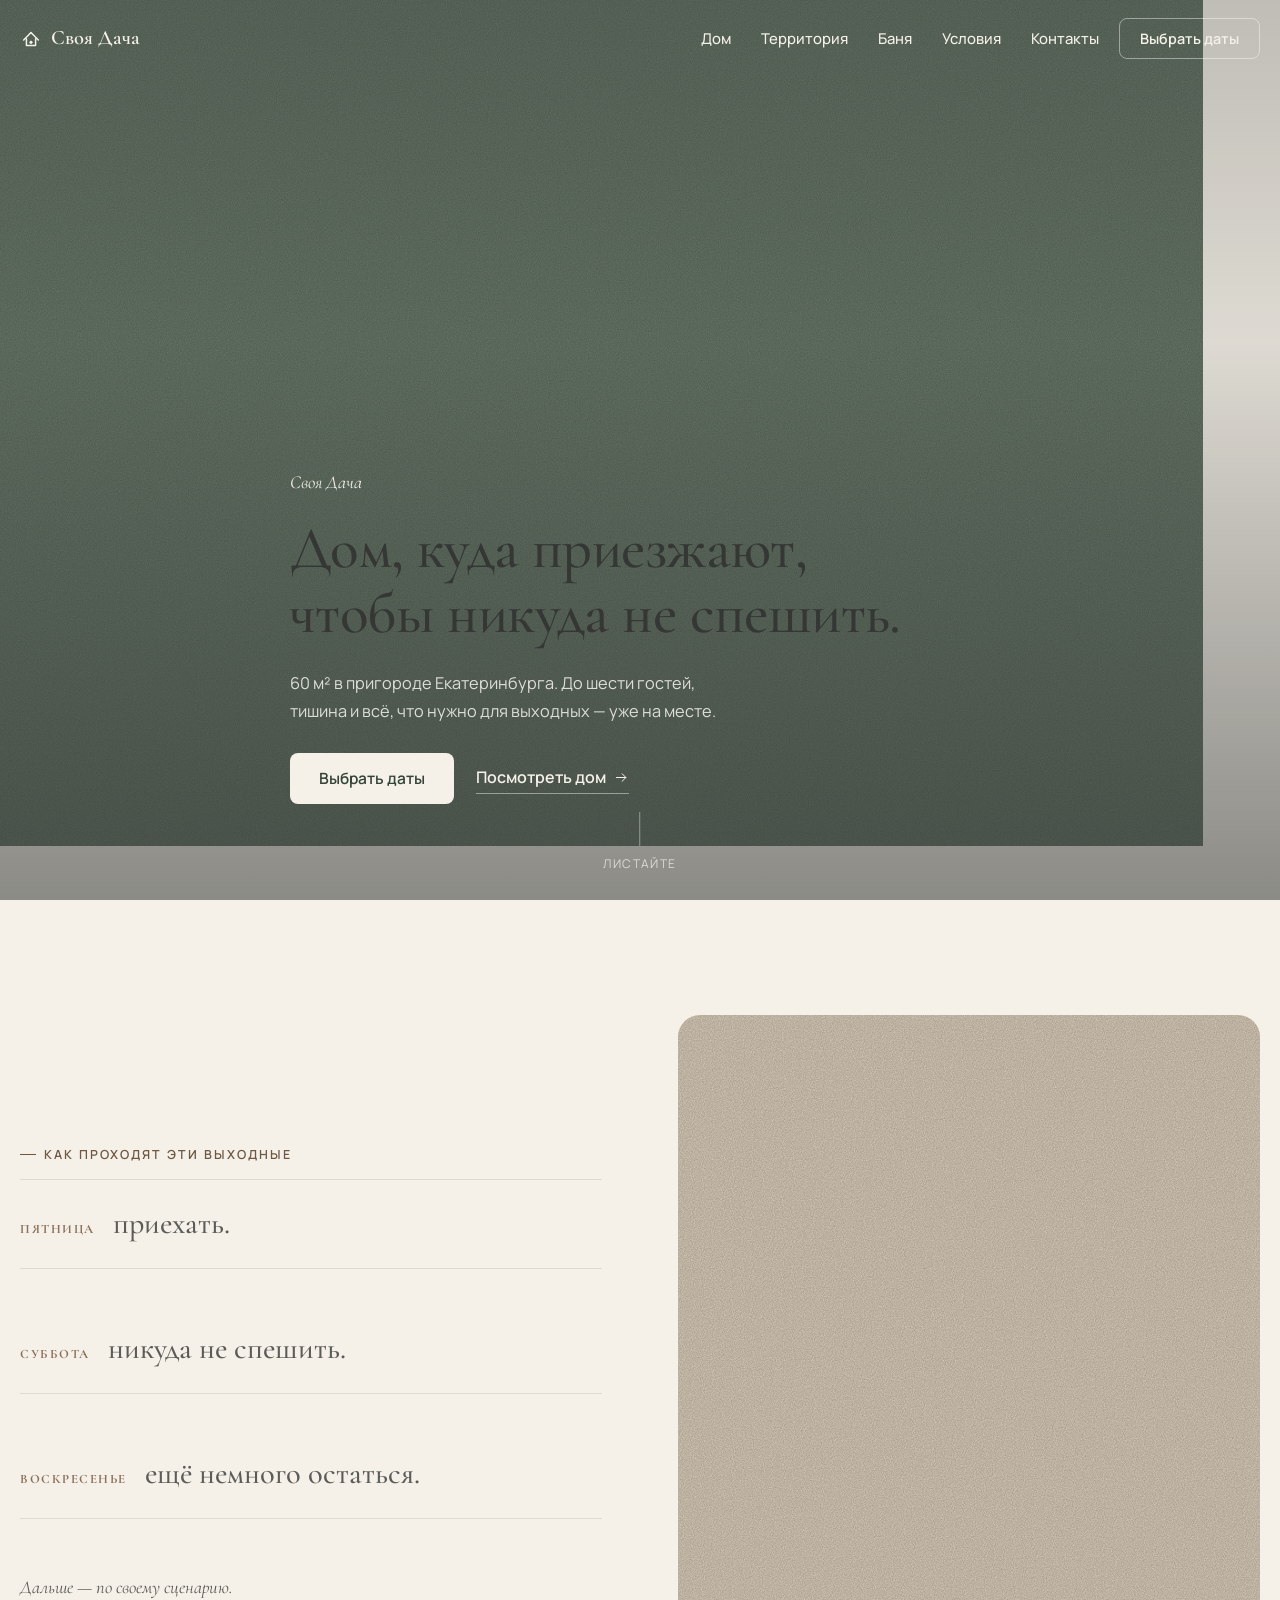
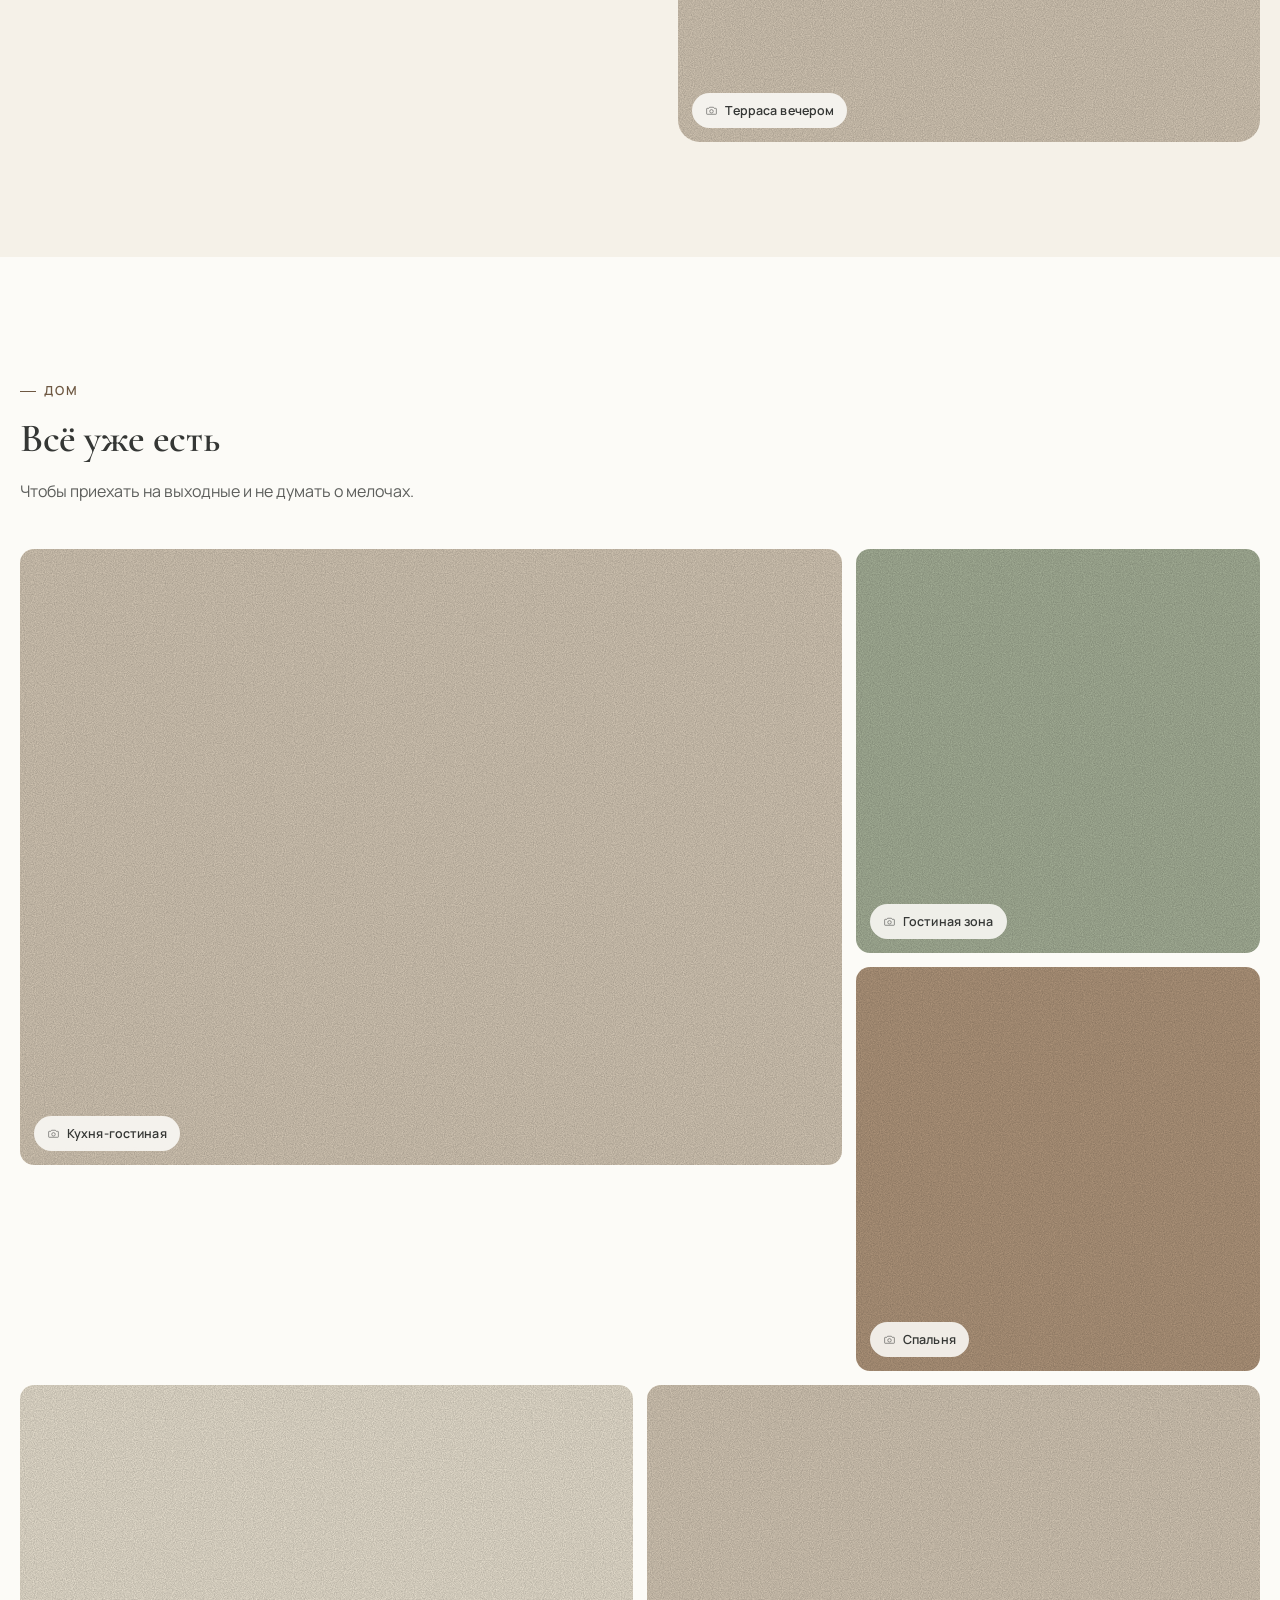
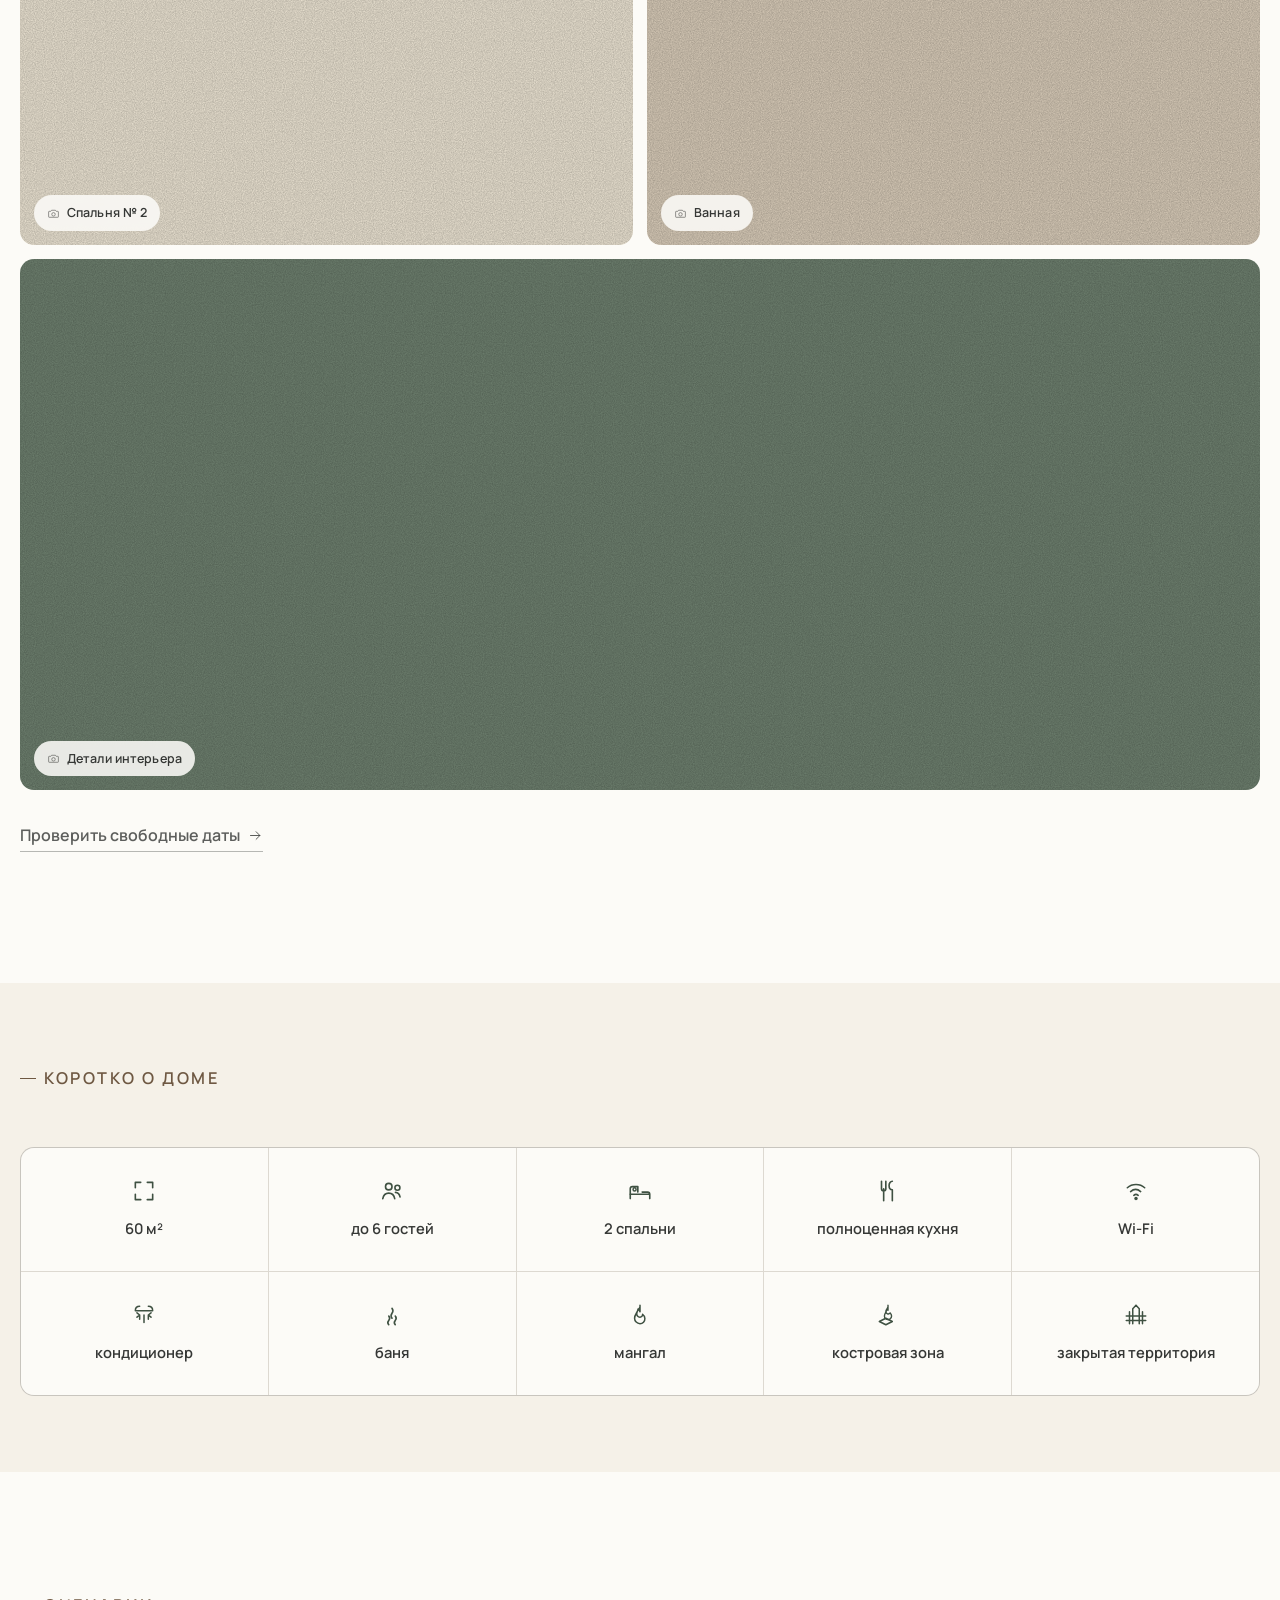
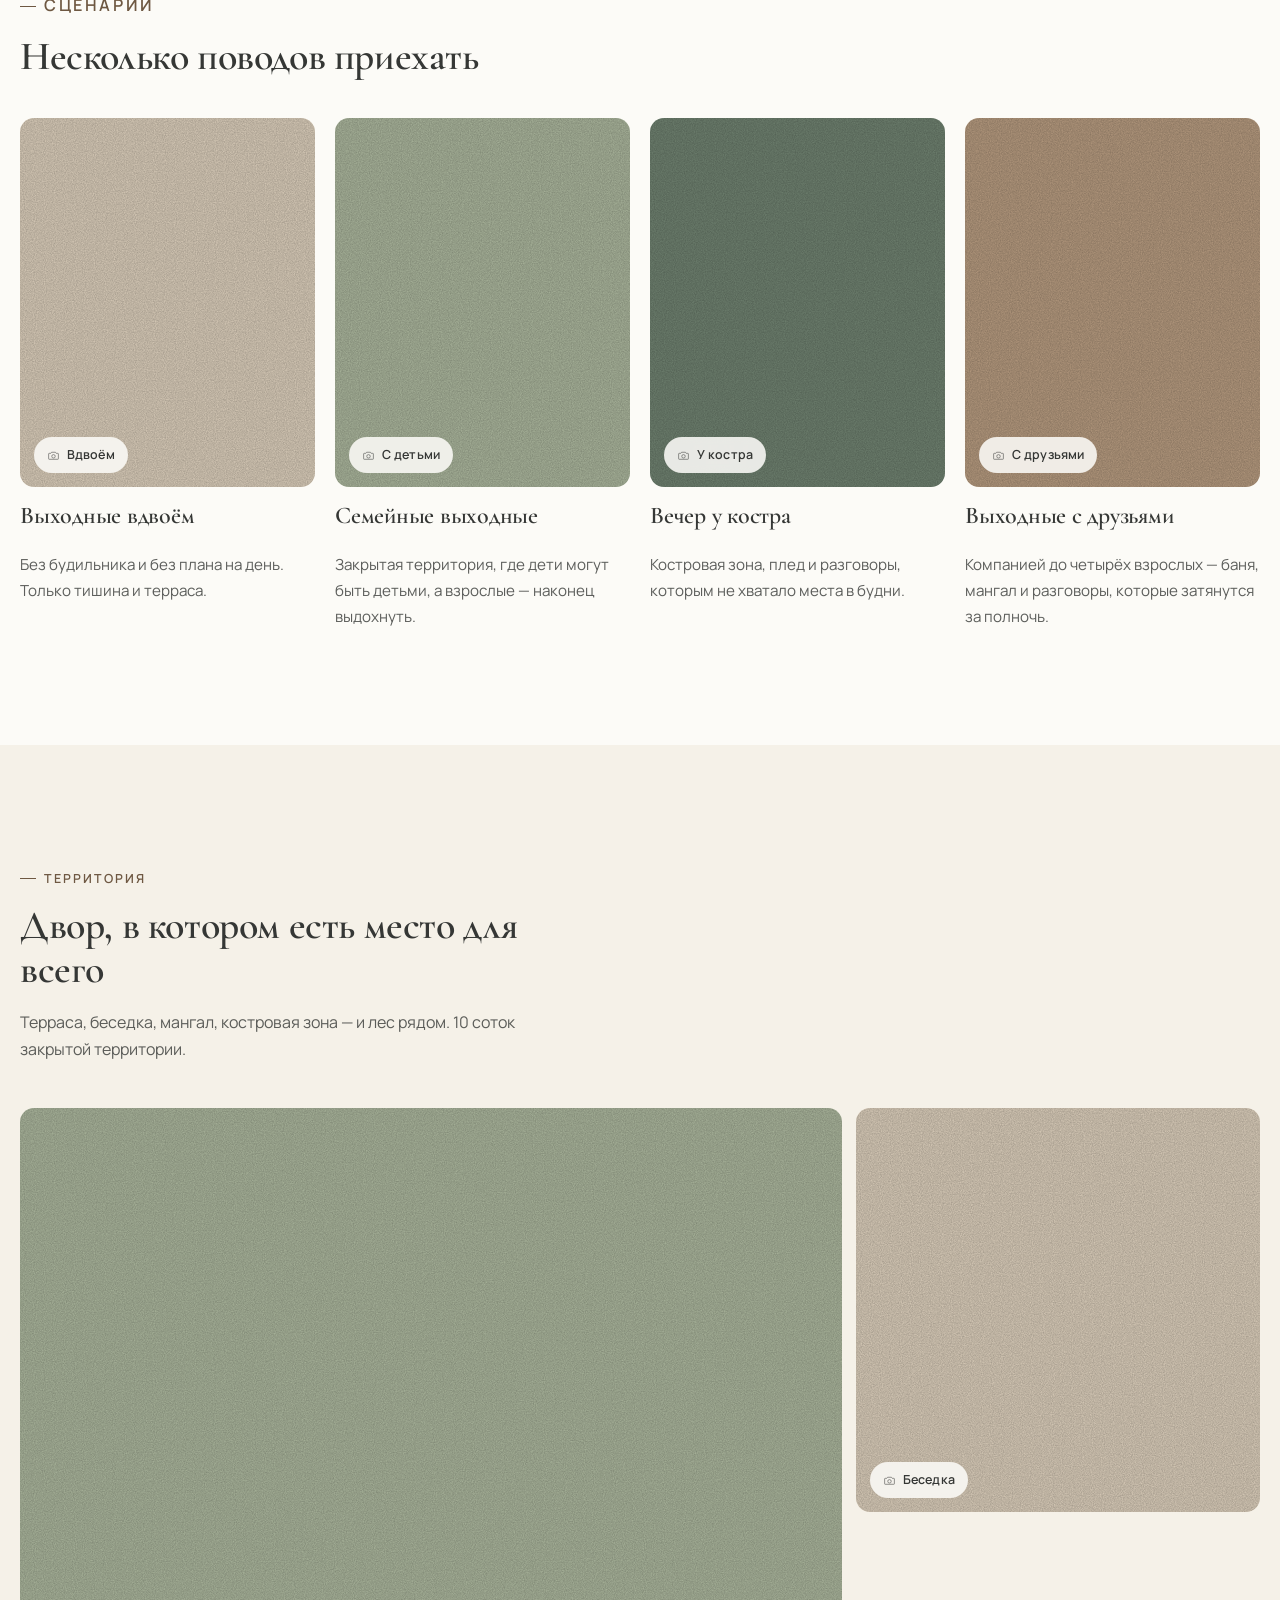
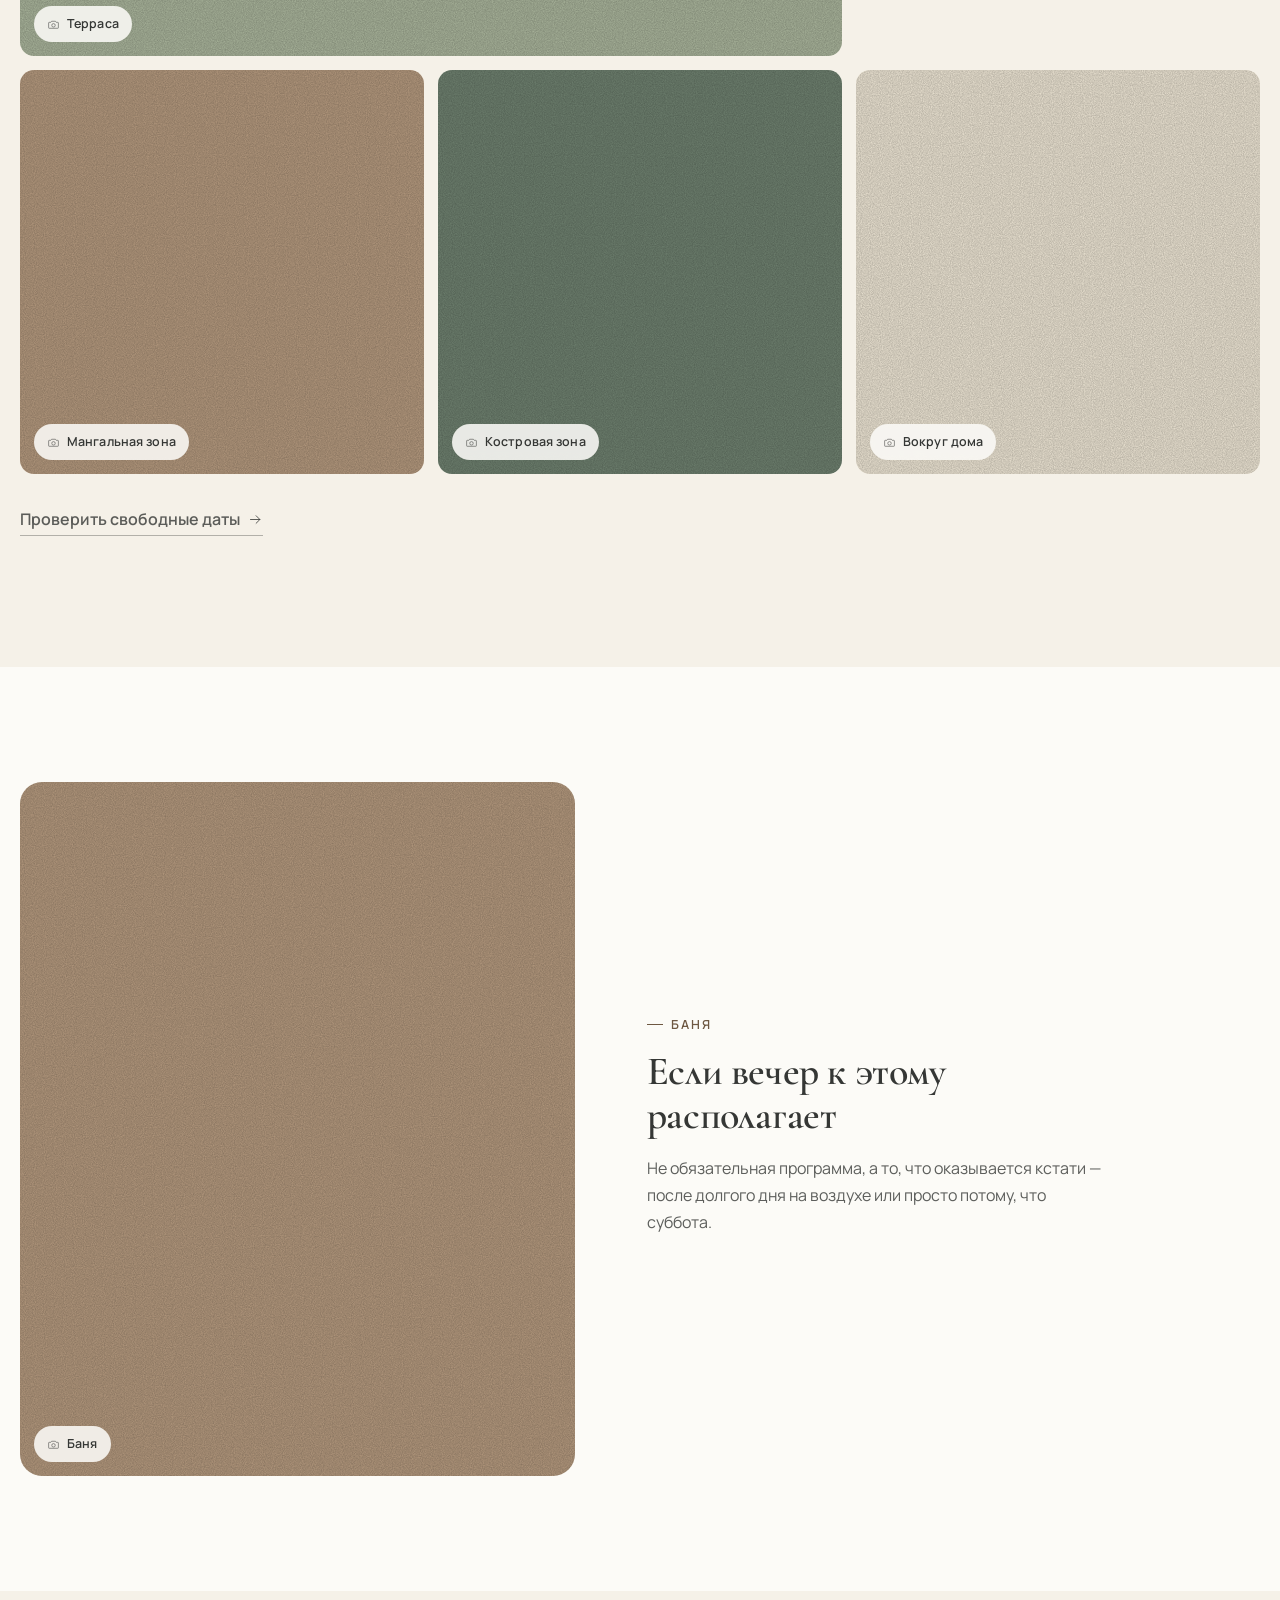
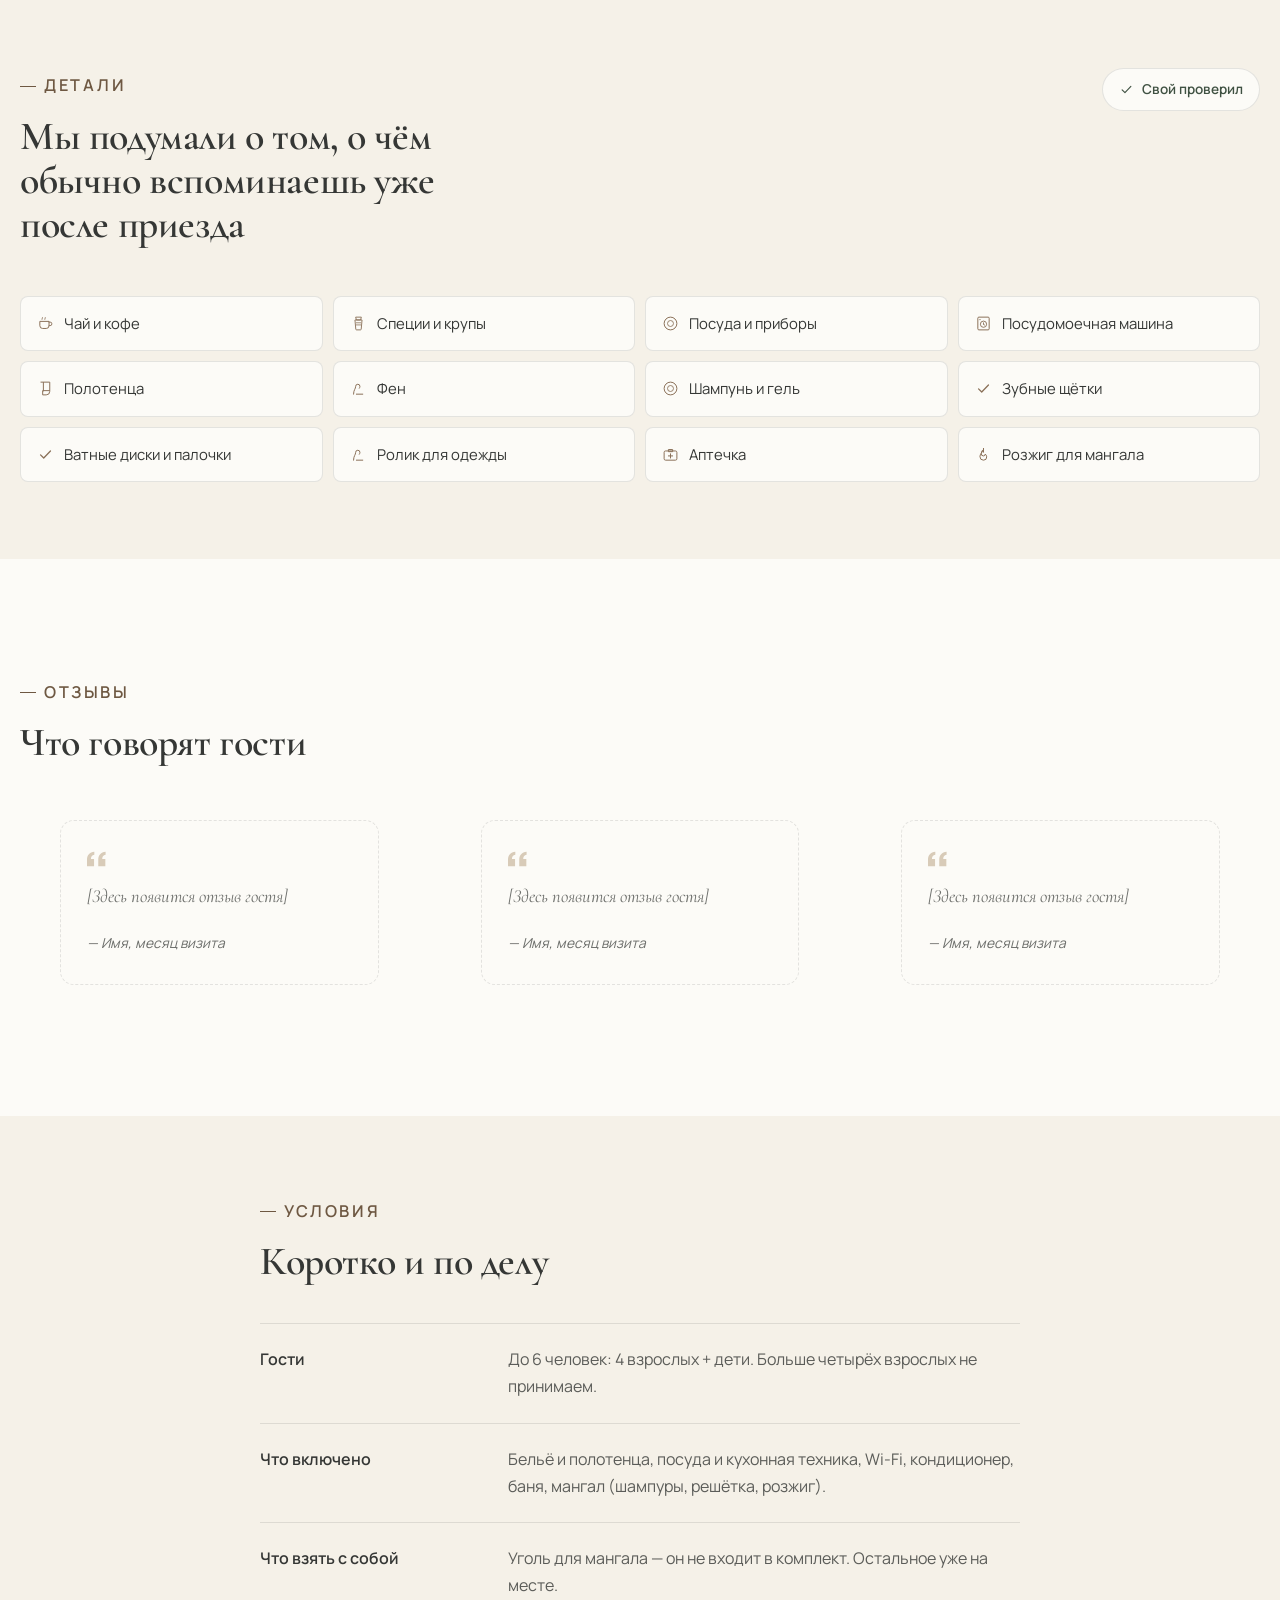
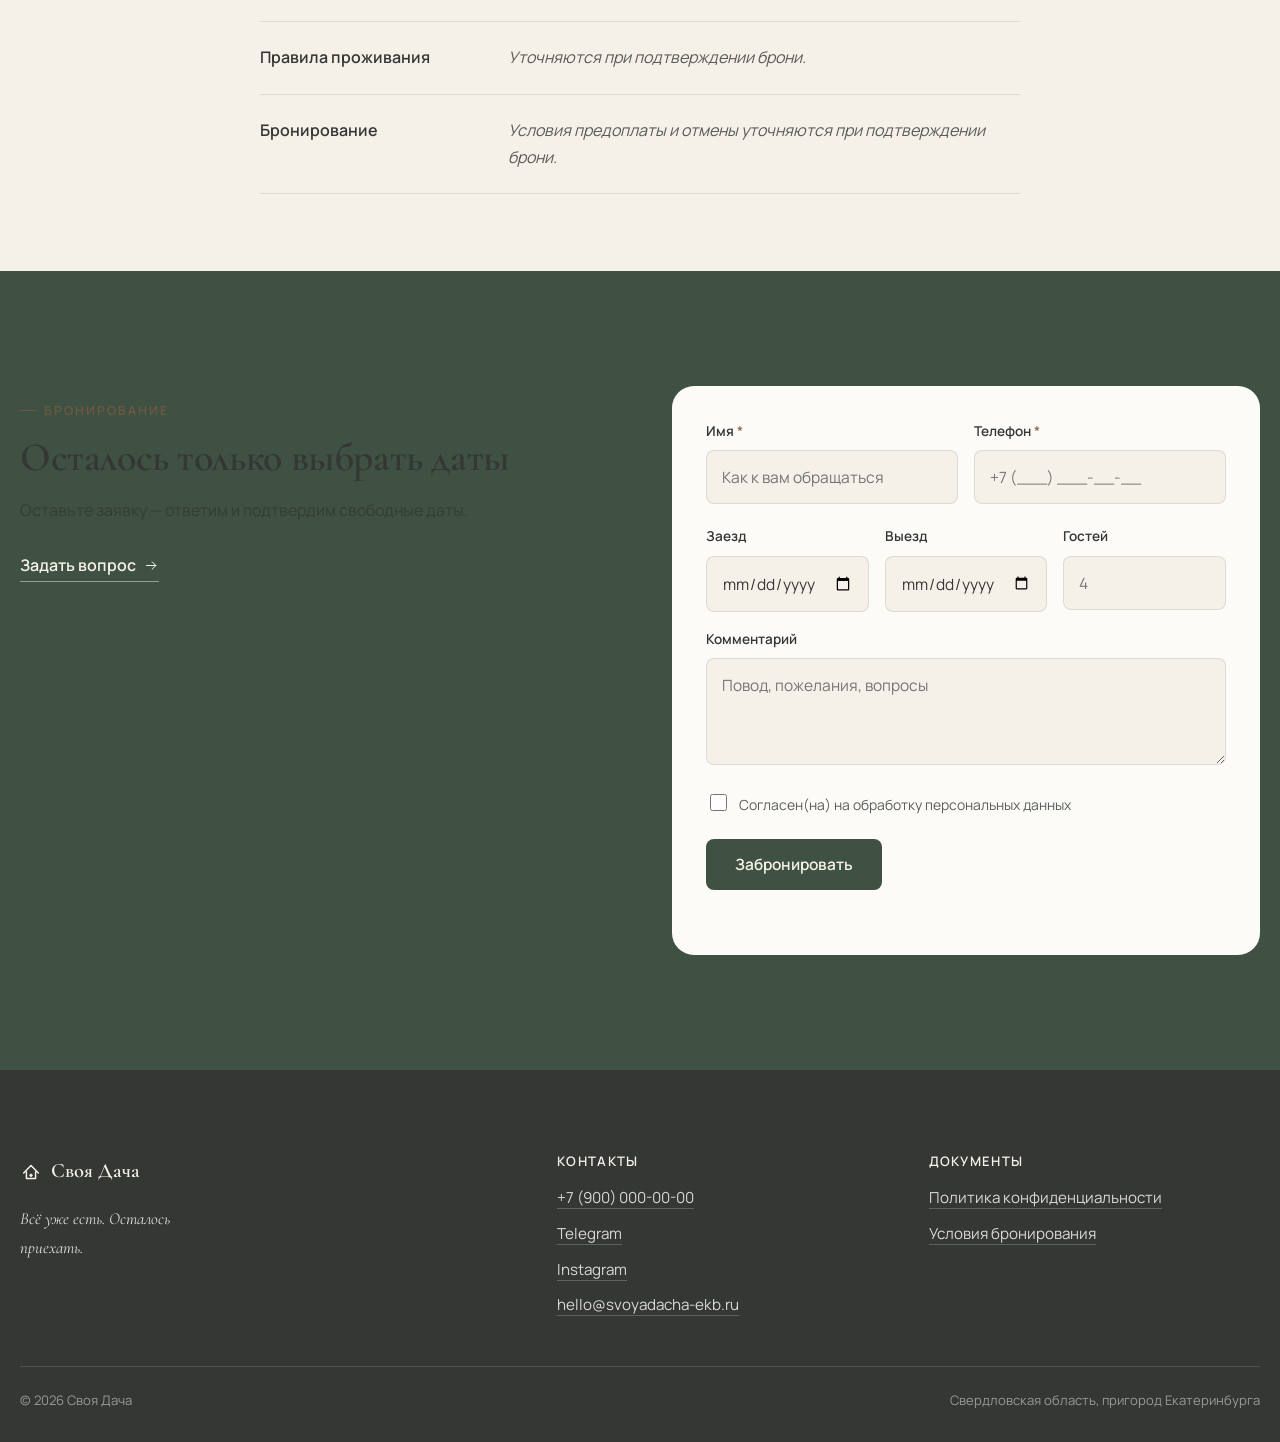
==== commit 5544b774: "Remove duplicate booking button from header Both the inline nav bar and the always-visible corner sl" ====
--- a/index.html
+++ b/index.html
@@ -73,9 +73,6 @@
         <li><a href="#terms">Условия</a></li>
         <li><a href="#contacts">Контакты</a></li>
       </ul>
-      <div class="header__actions">
-        <a class="btn btn--on-dark btn--sm" href="#booking">Выбрать даты</a>
-      </div>
     </nav>
 
     <div class="header__actions">
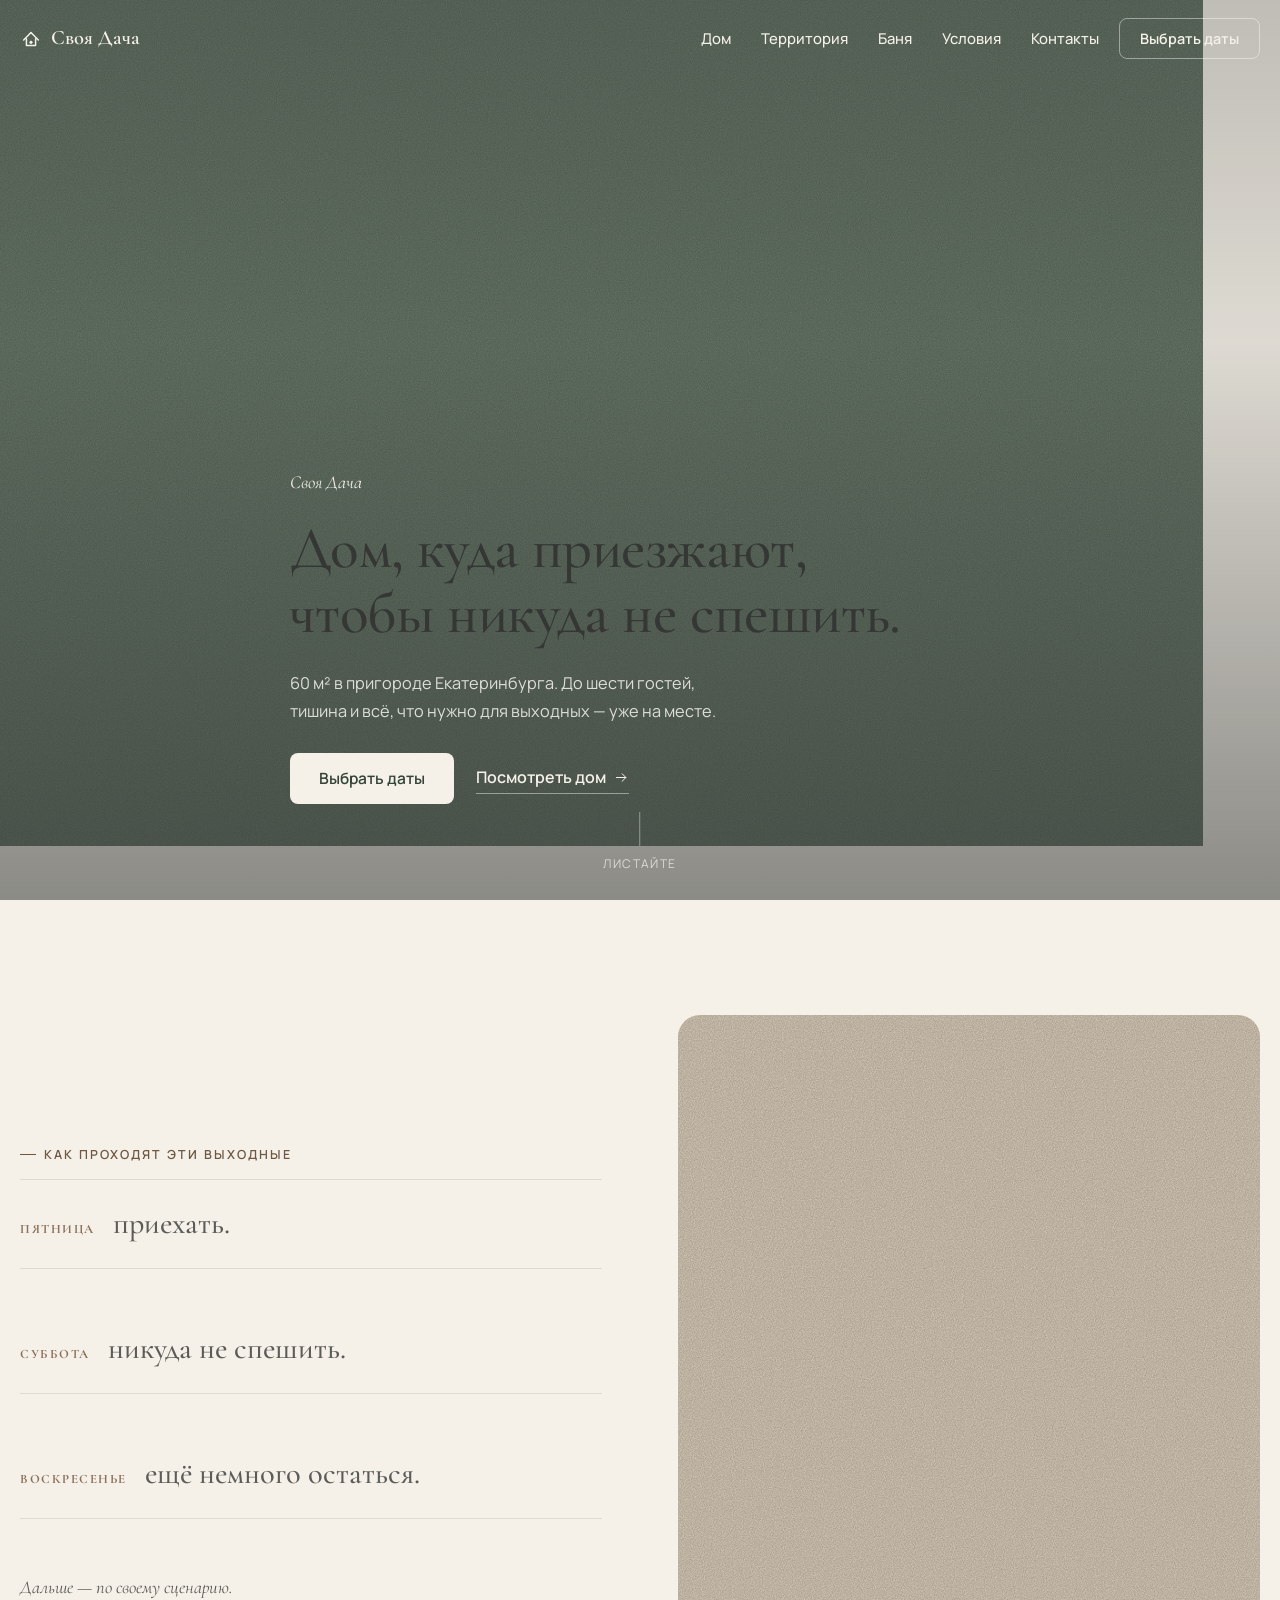
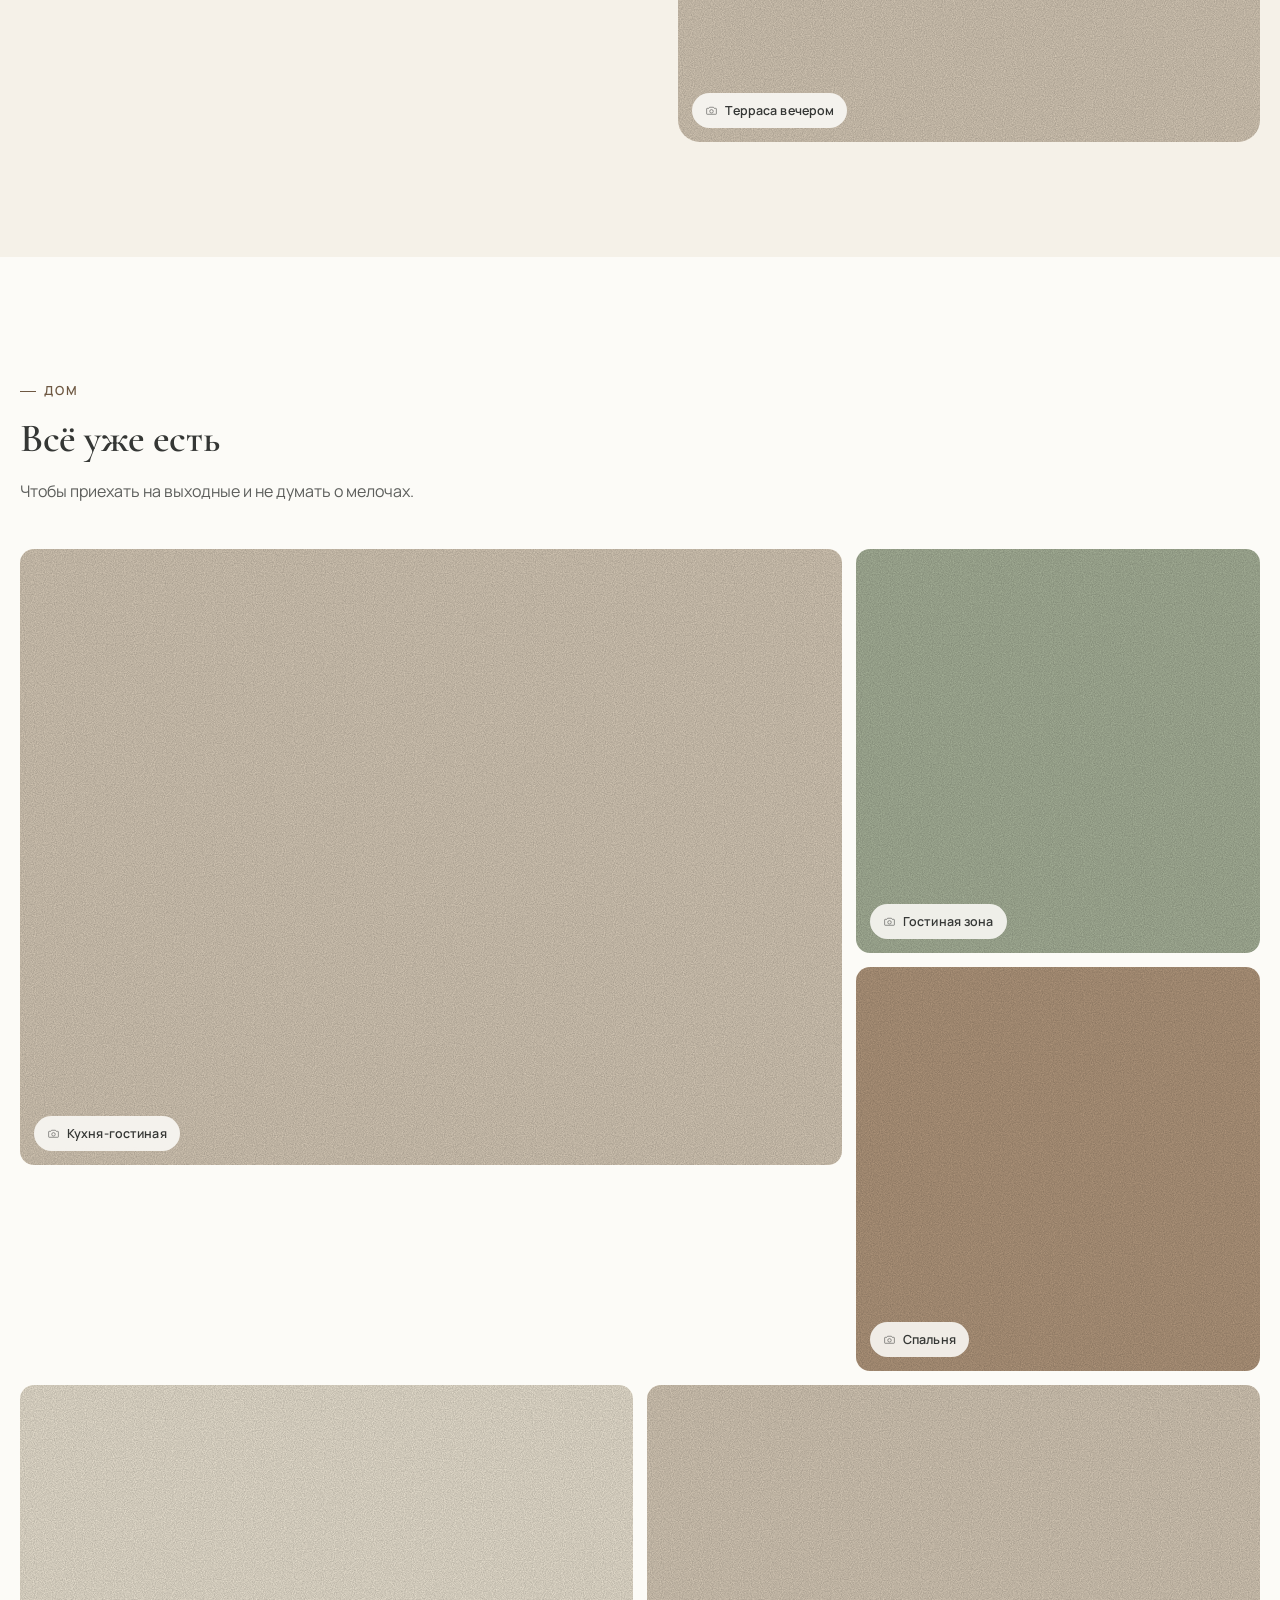
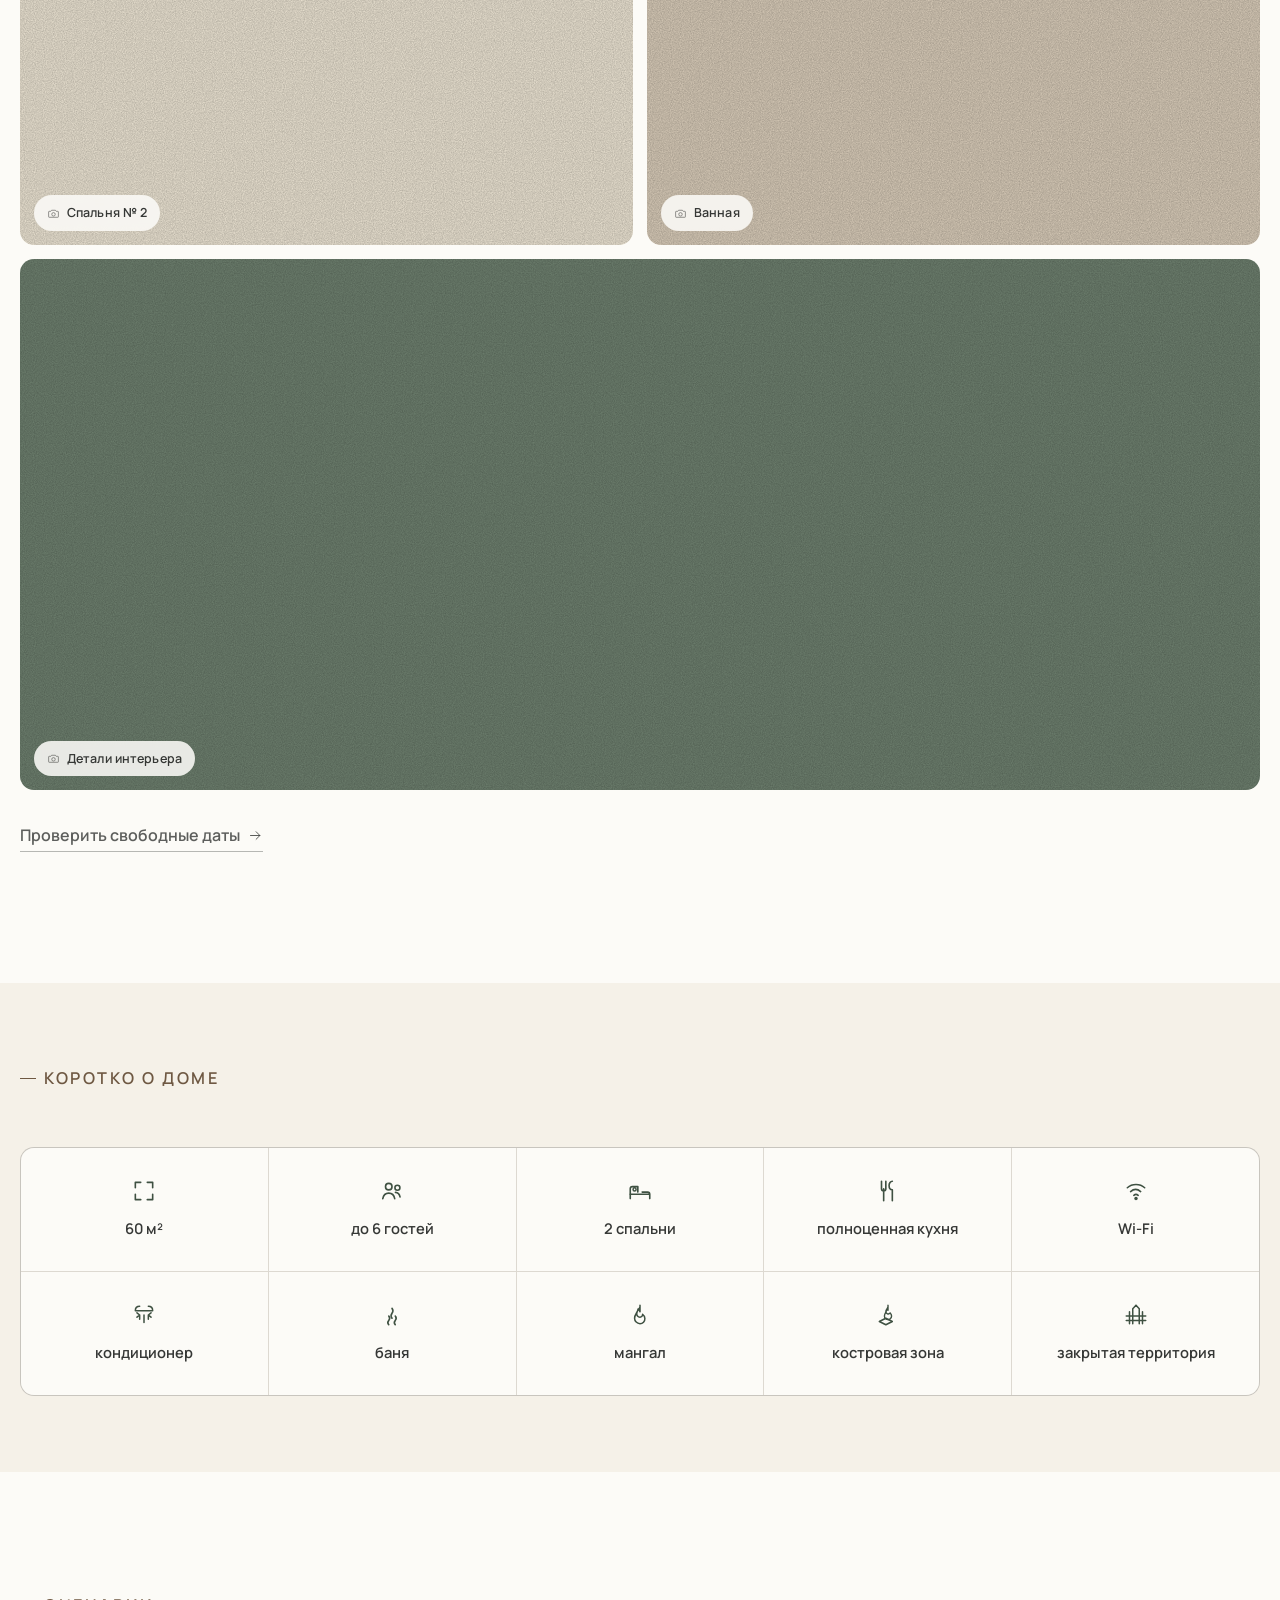
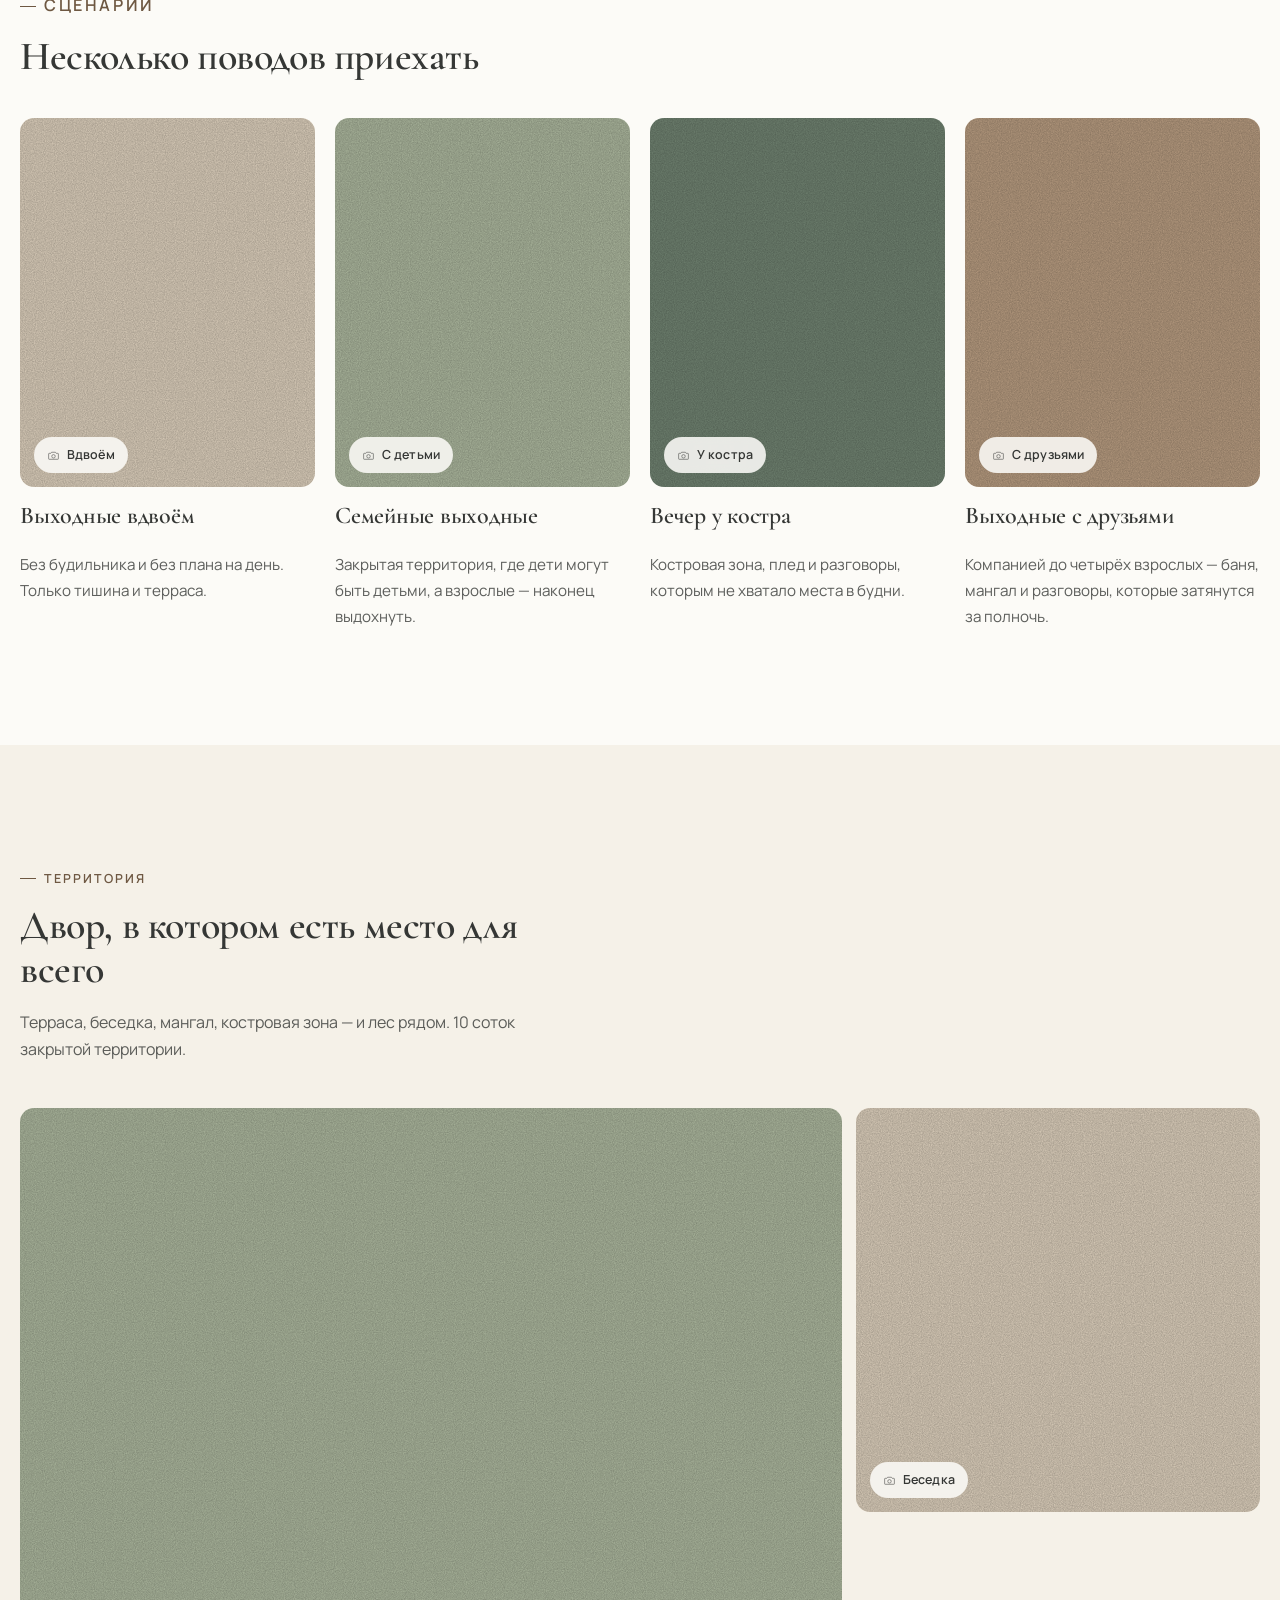
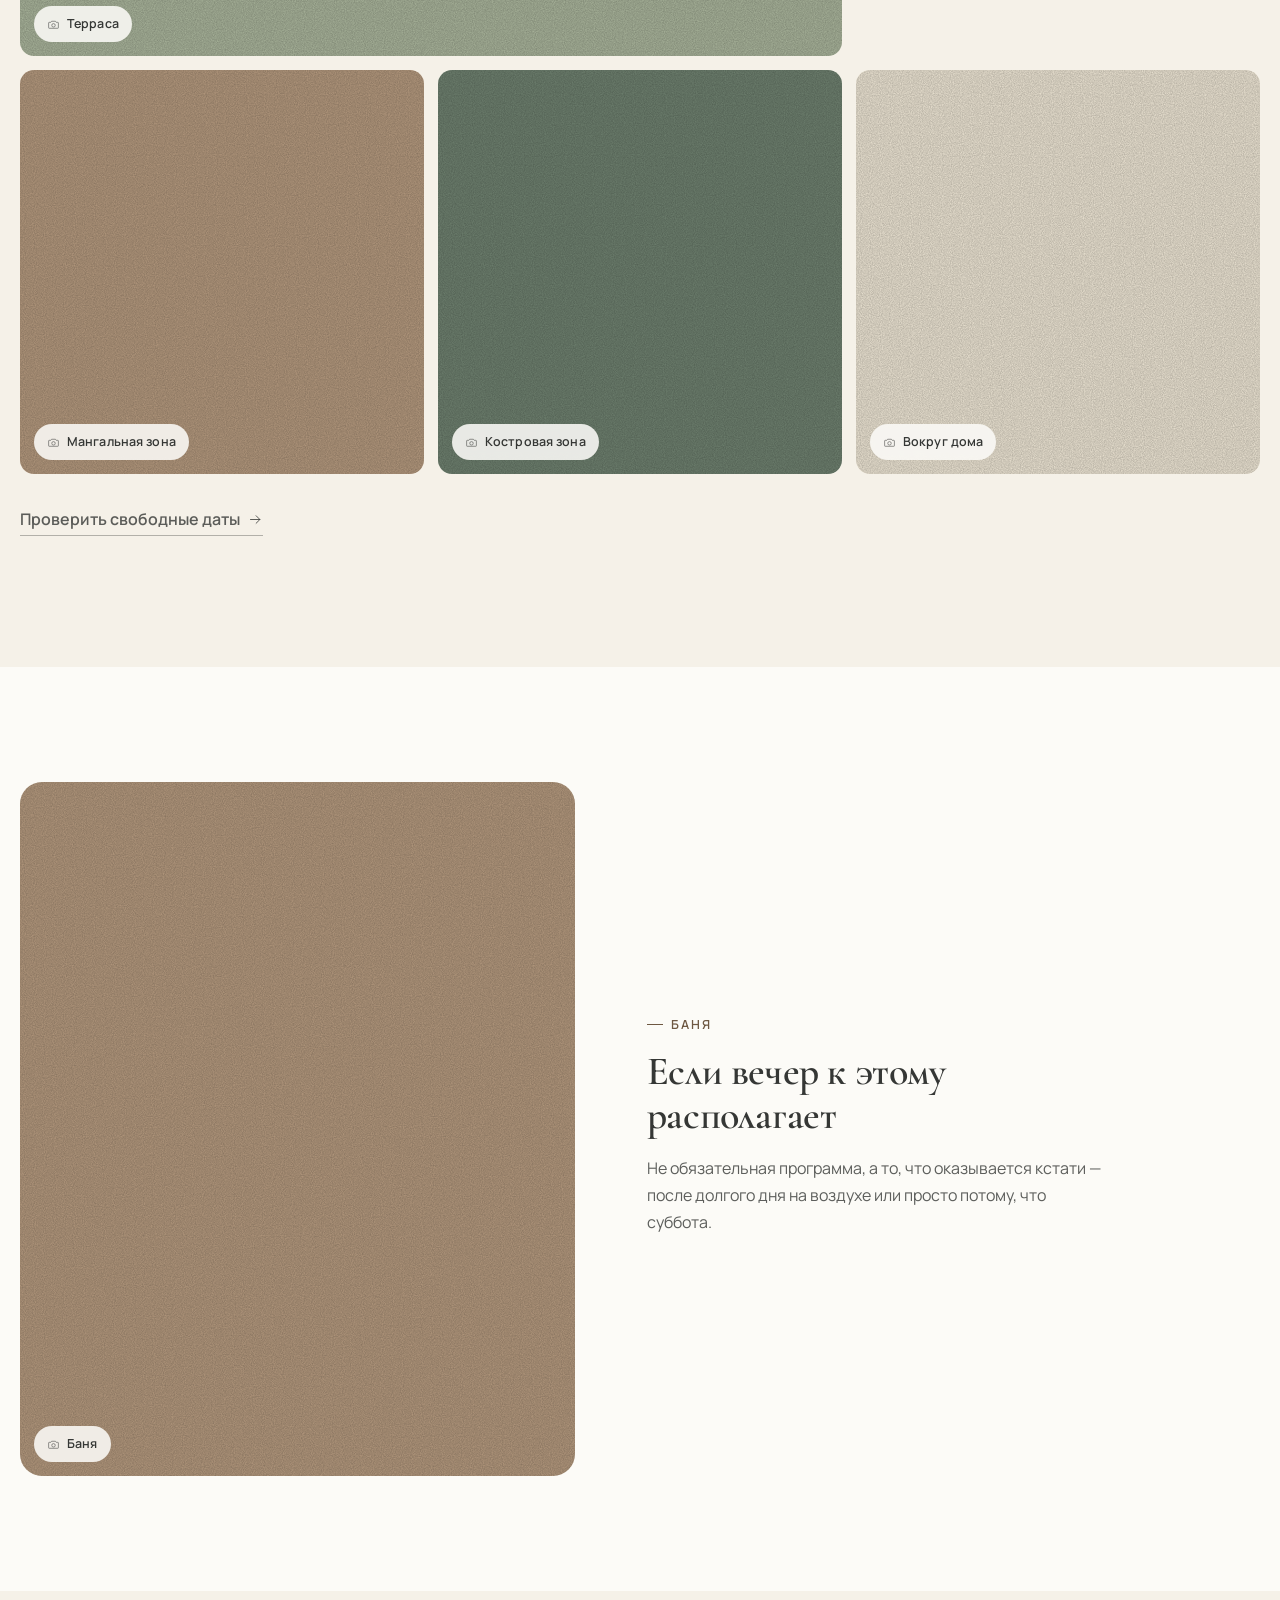
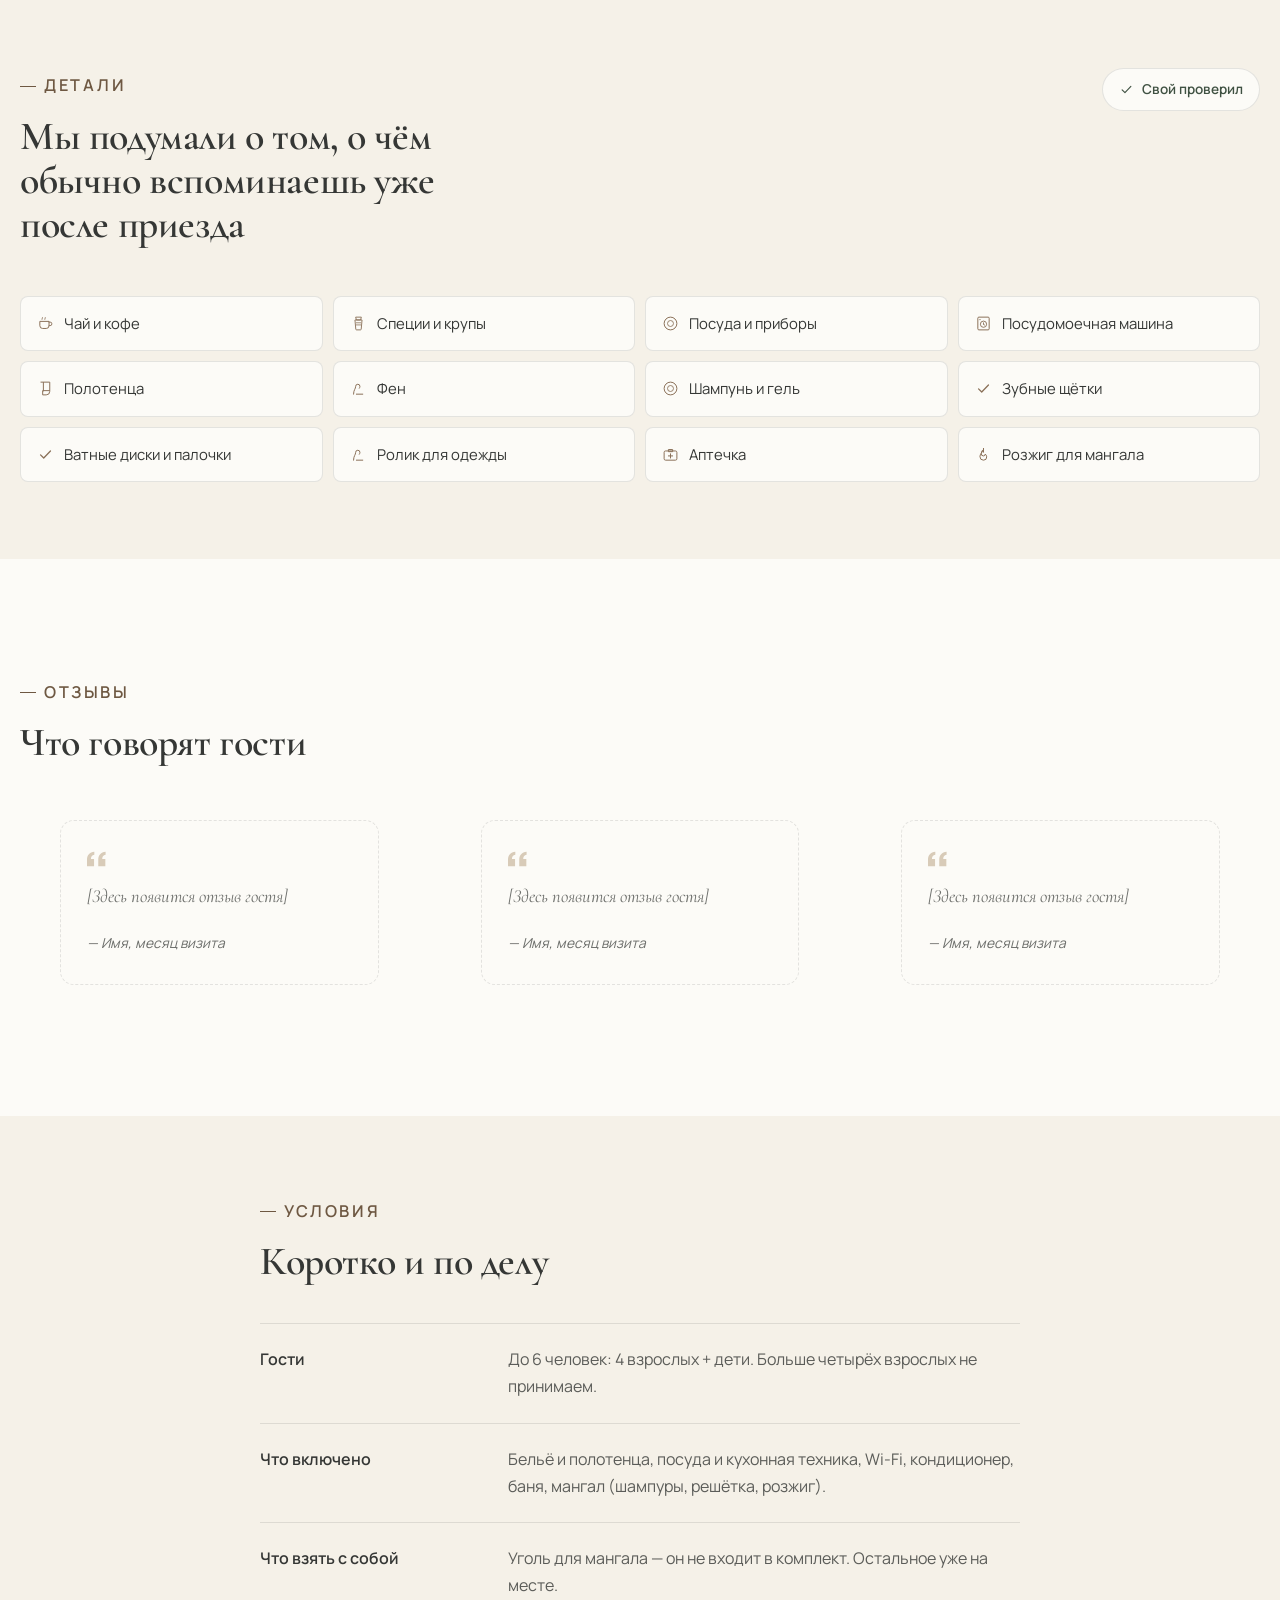
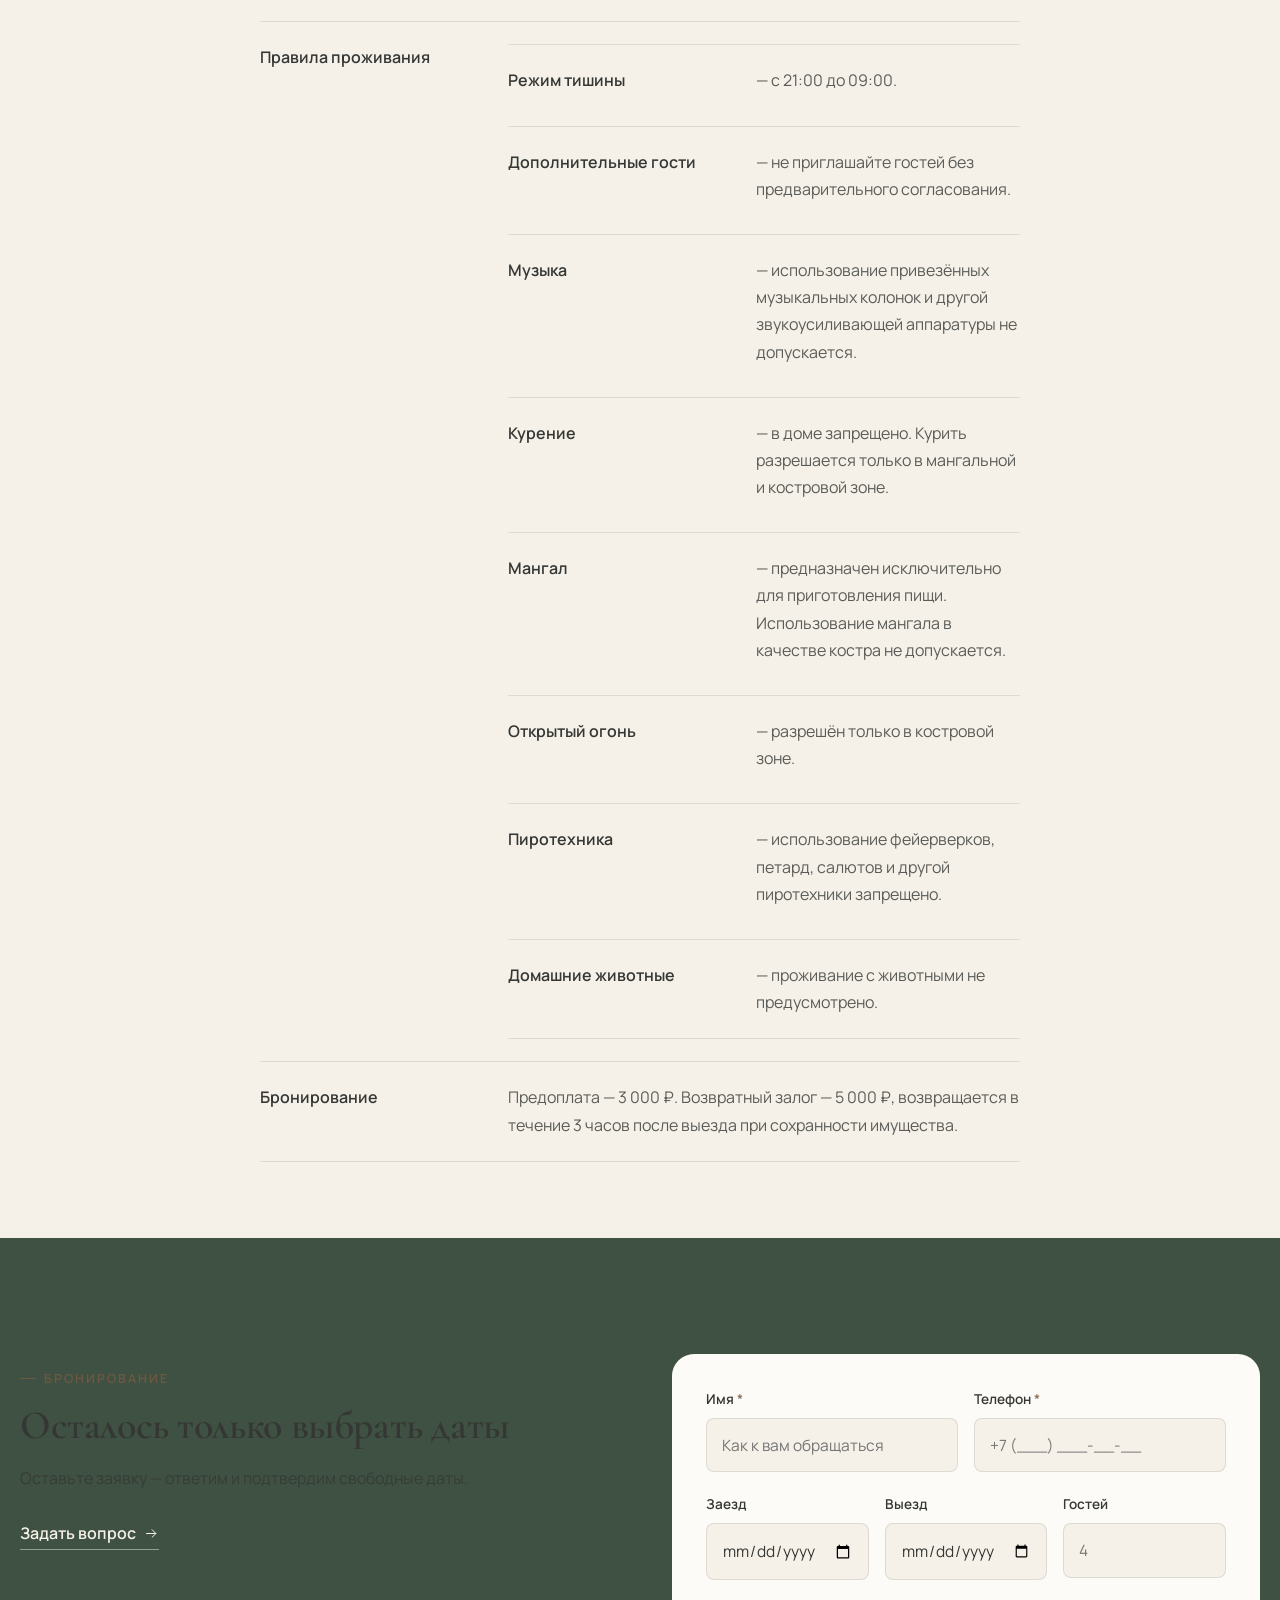
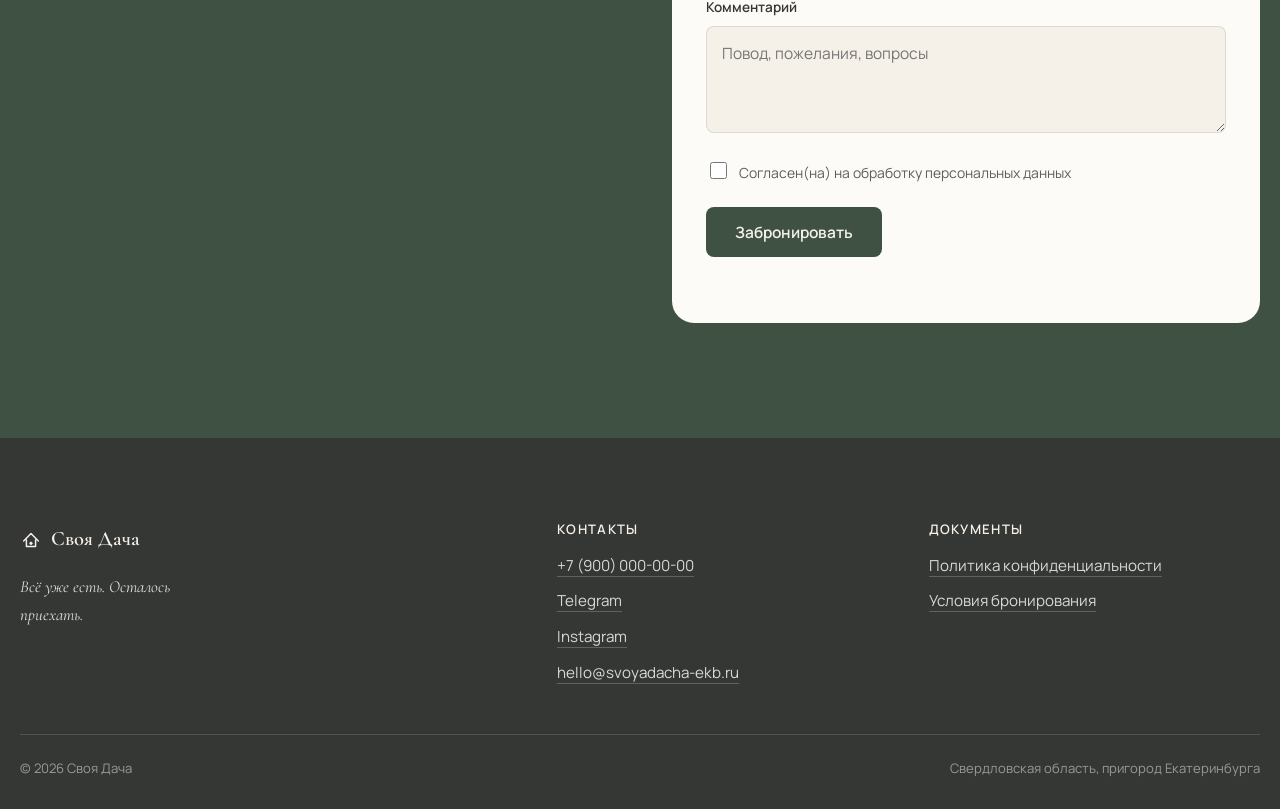
==== commit 3904279b: "Fill in real house rules and deposit terms - index.html and booking-terms.html: replace the "уточняе" ====
--- a/index.html
+++ b/index.html
@@ -374,11 +374,25 @@
         </li>
         <li>
           <dt>Правила проживания</dt>
-          <dd class="terms-note">Уточняются при подтверждении брони.</dd>
+          <dd>
+            <ul class="rule-list">
+              <li><b>Режим тишины</b> — с 21:00 до 09:00.</li>
+              <li><b>Дополнительные гости</b> — не приглашайте гостей без предварительного согласования.</li>
+              <li><b>Музыка</b> — использование привезённых музыкальных колонок и другой звукоусиливающей аппаратуры не допускается.</li>
+              <li><b>Курение</b> — в доме запрещено. Курить разрешается только в мангальной и костровой зоне.</li>
+              <li><b>Мангал</b> — предназначен исключительно для приготовления пищи. Использование мангала в качестве костра не допускается.</li>
+              <li><b>Открытый огонь</b> — разрешён только в костровой зоне.</li>
+              <li><b>Пиротехника</b> — использование фейерверков, петард, салютов и другой пиротехники запрещено.</li>
+              <li><b>Домашние животные</b> — проживание с животными не предусмотрено.</li>
+            </ul>
+          </dd>
         </li>
         <li>
           <dt>Бронирование</dt>
-          <dd class="terms-note">Условия предоплаты и отмены уточняются при подтверждении брони.</dd>
+          <dd>
+            Предоплата — 3 000 ₽. Возвратный залог — 5 000 ₽, возвращается в течение
+            3 часов после выезда при сохранности имущества.
+          </dd>
         </li>
       </dl>
     </div>
--- a/assets/css/styles.css
+++ b/assets/css/styles.css
@@ -389,6 +389,10 @@
 .terms-list dt { font-weight: 600; color: var(--ink); }
 .terms-list dd { margin: 0; color: var(--ink-soft); }
 .terms-note { font-style: italic; color: var(--ink-faint); }
+
+.rule-list { list-style: none; margin: 0; padding: 0; display: grid; gap: 9px; }
+.rule-list li { padding-left: 0; }
+.rule-list b { color: var(--ink); font-weight: 600; }
 
 /* -------------------------------------------------- Бронирование --------- */
 .booking { background: var(--forest); color: var(--cream); }
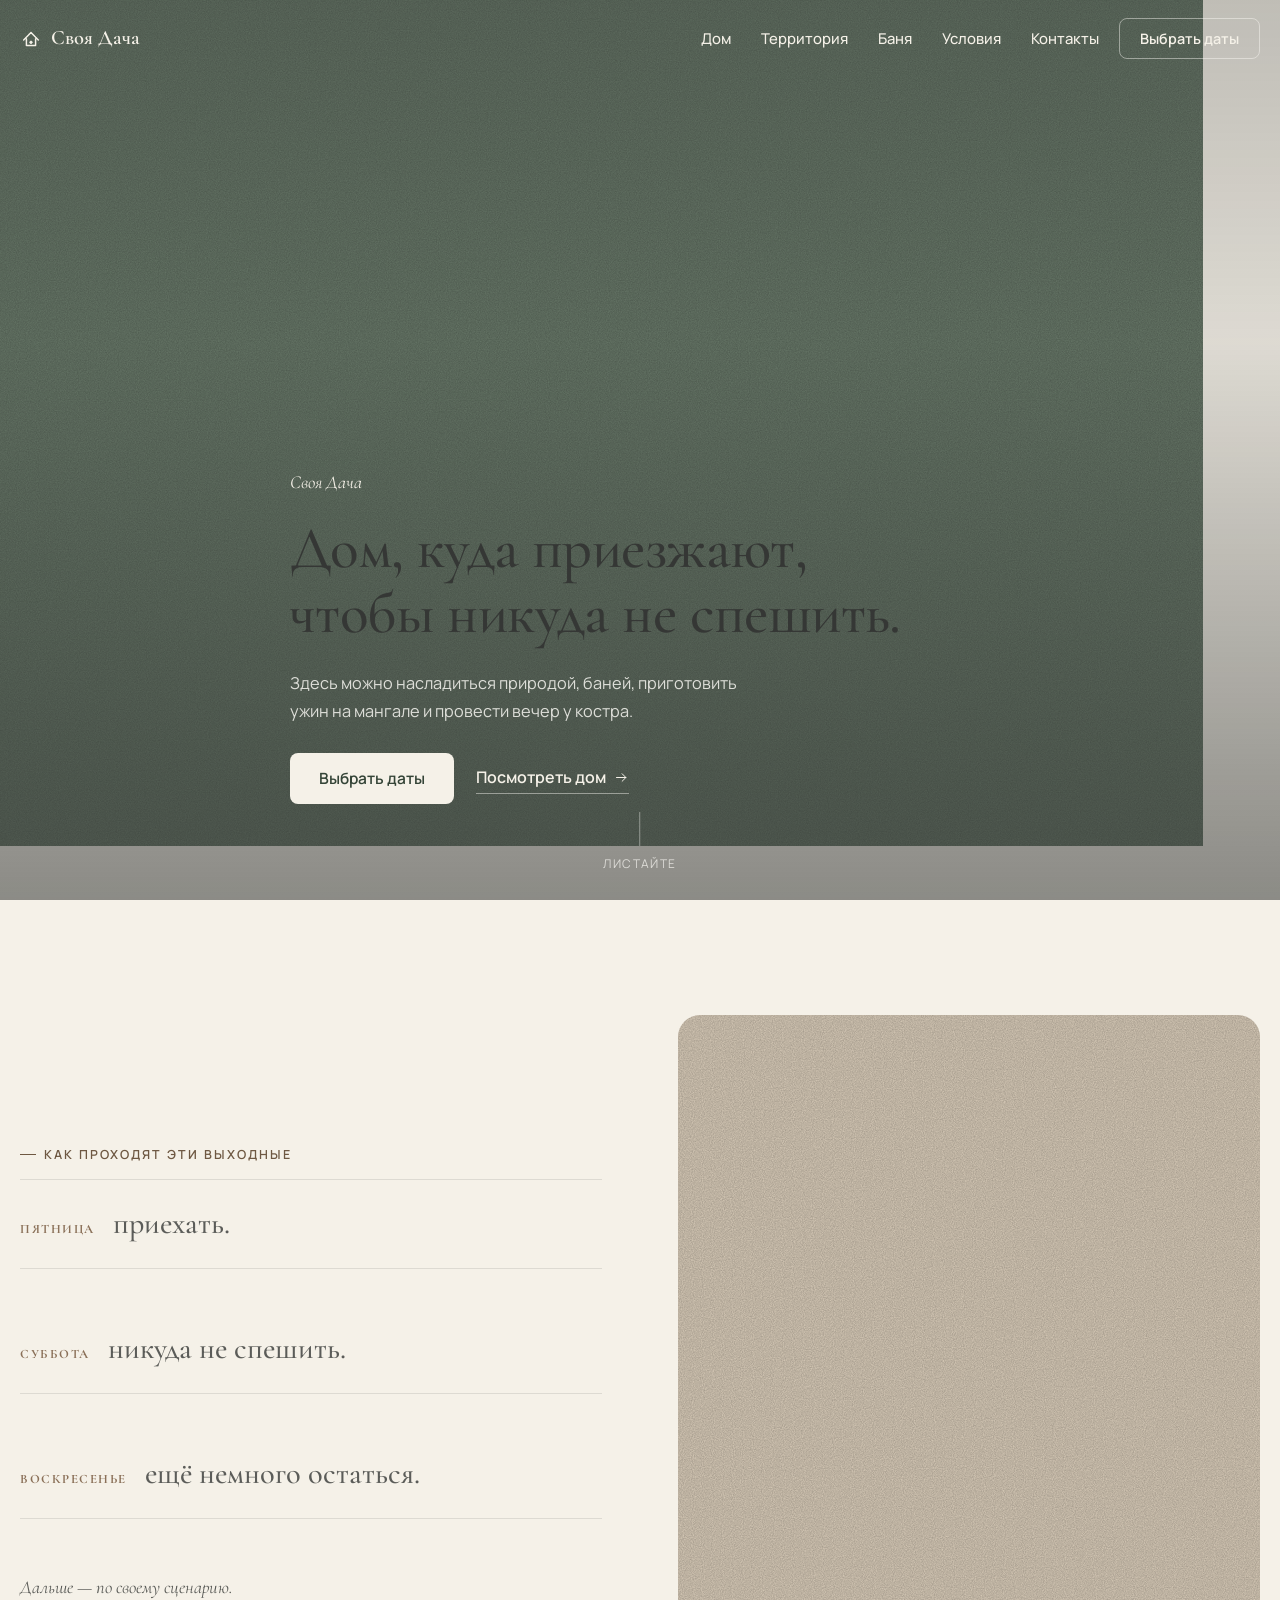
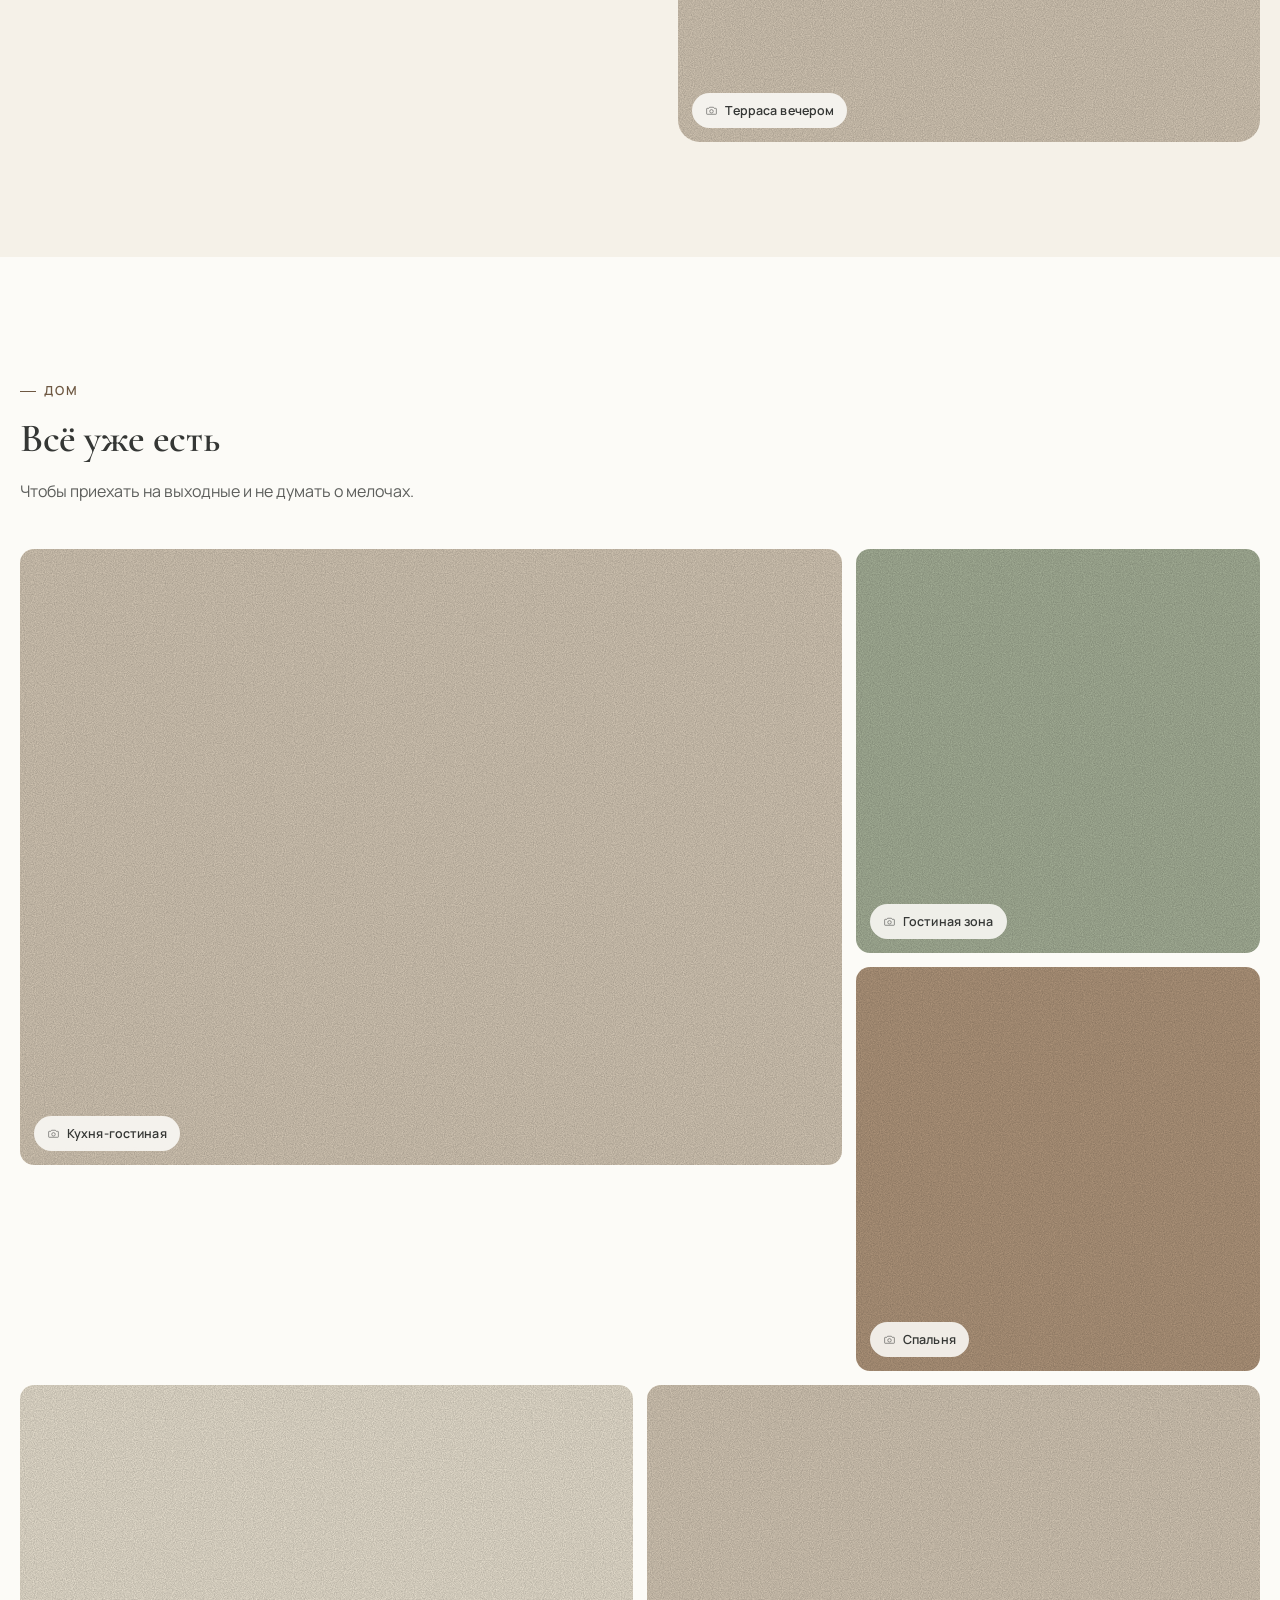
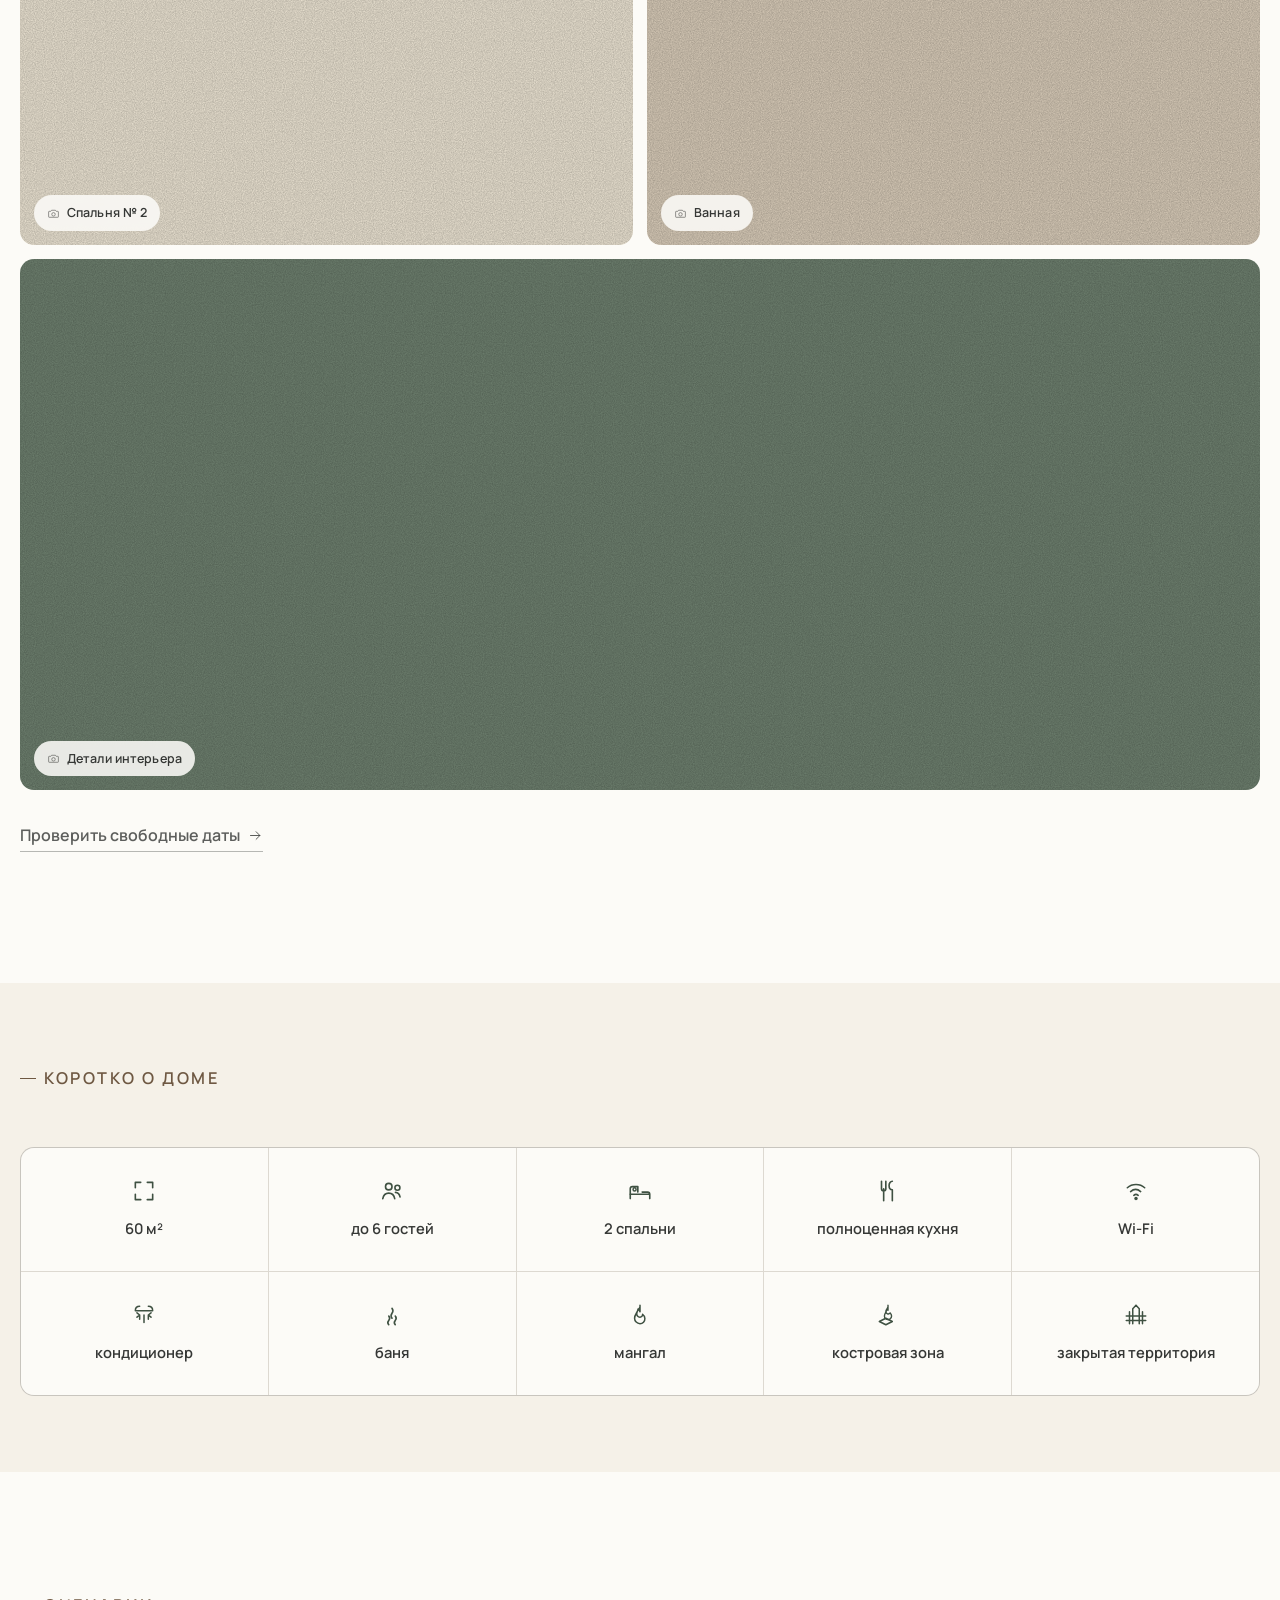
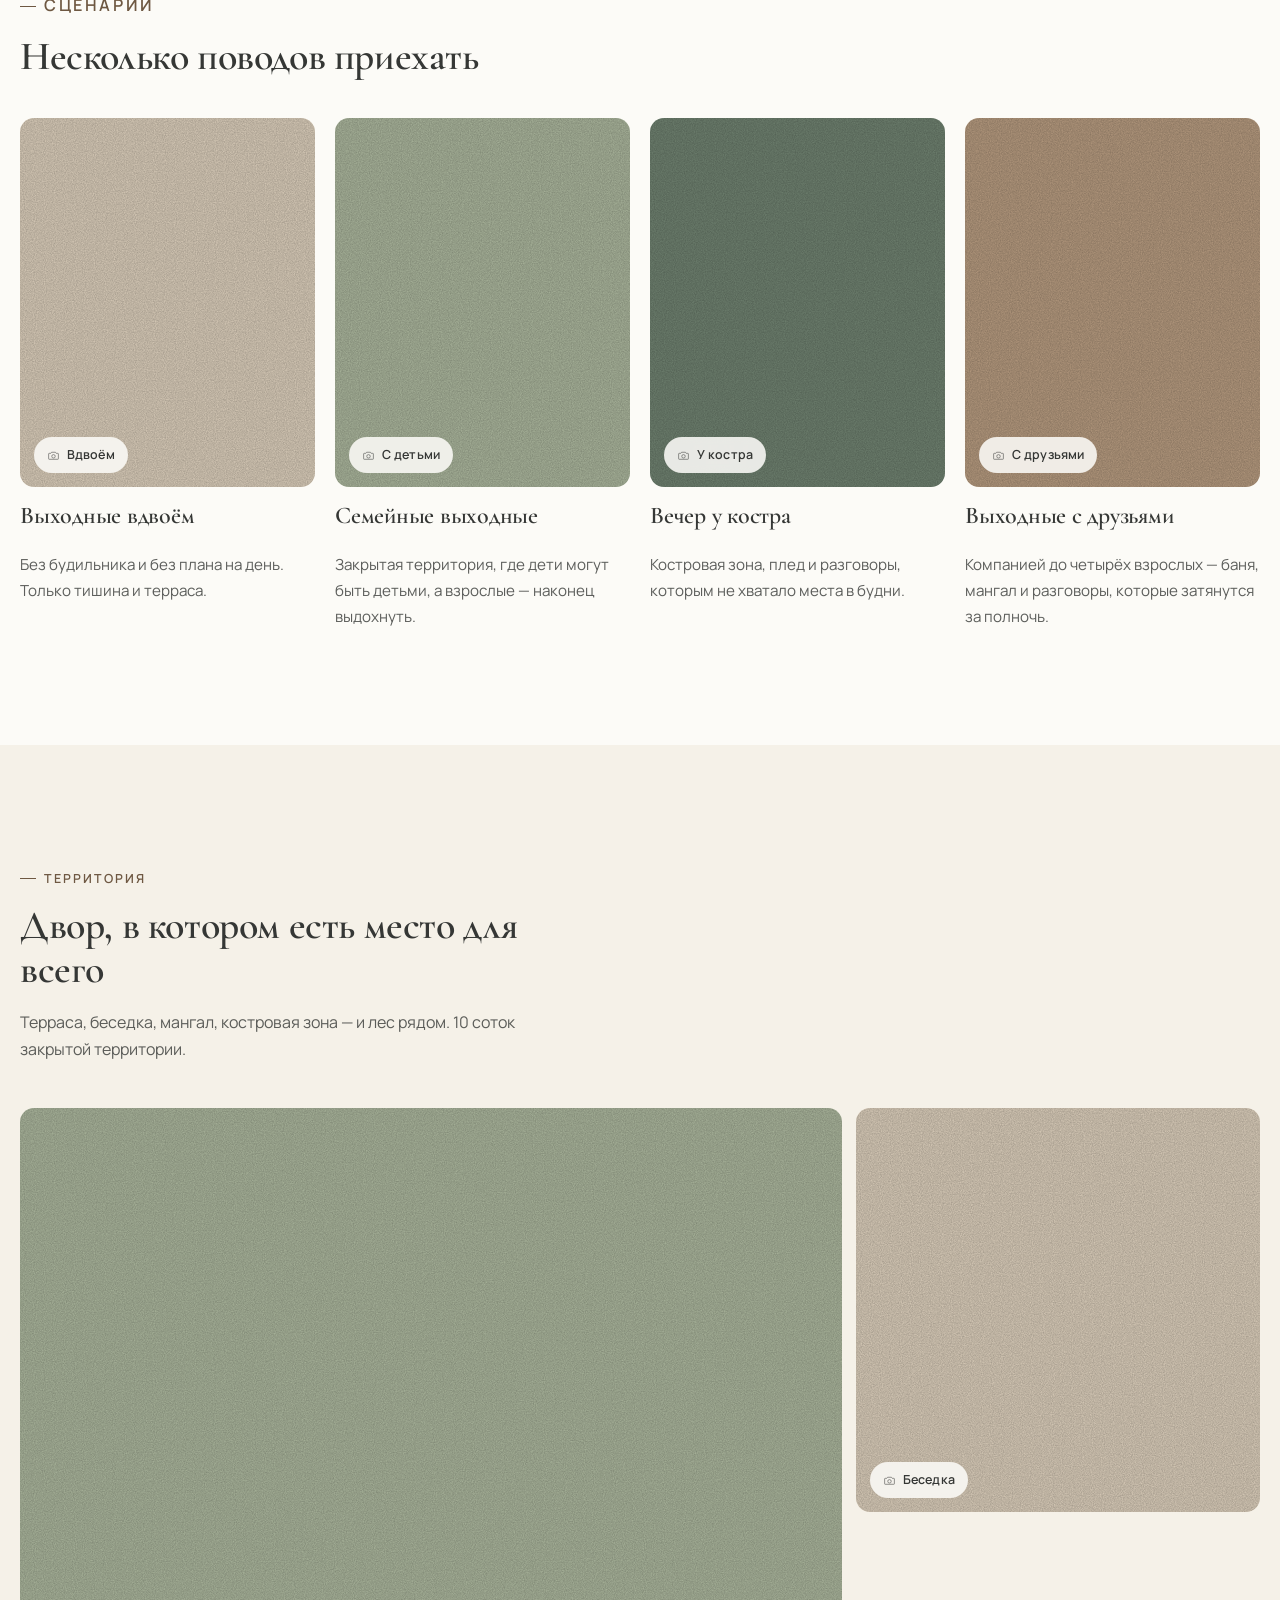
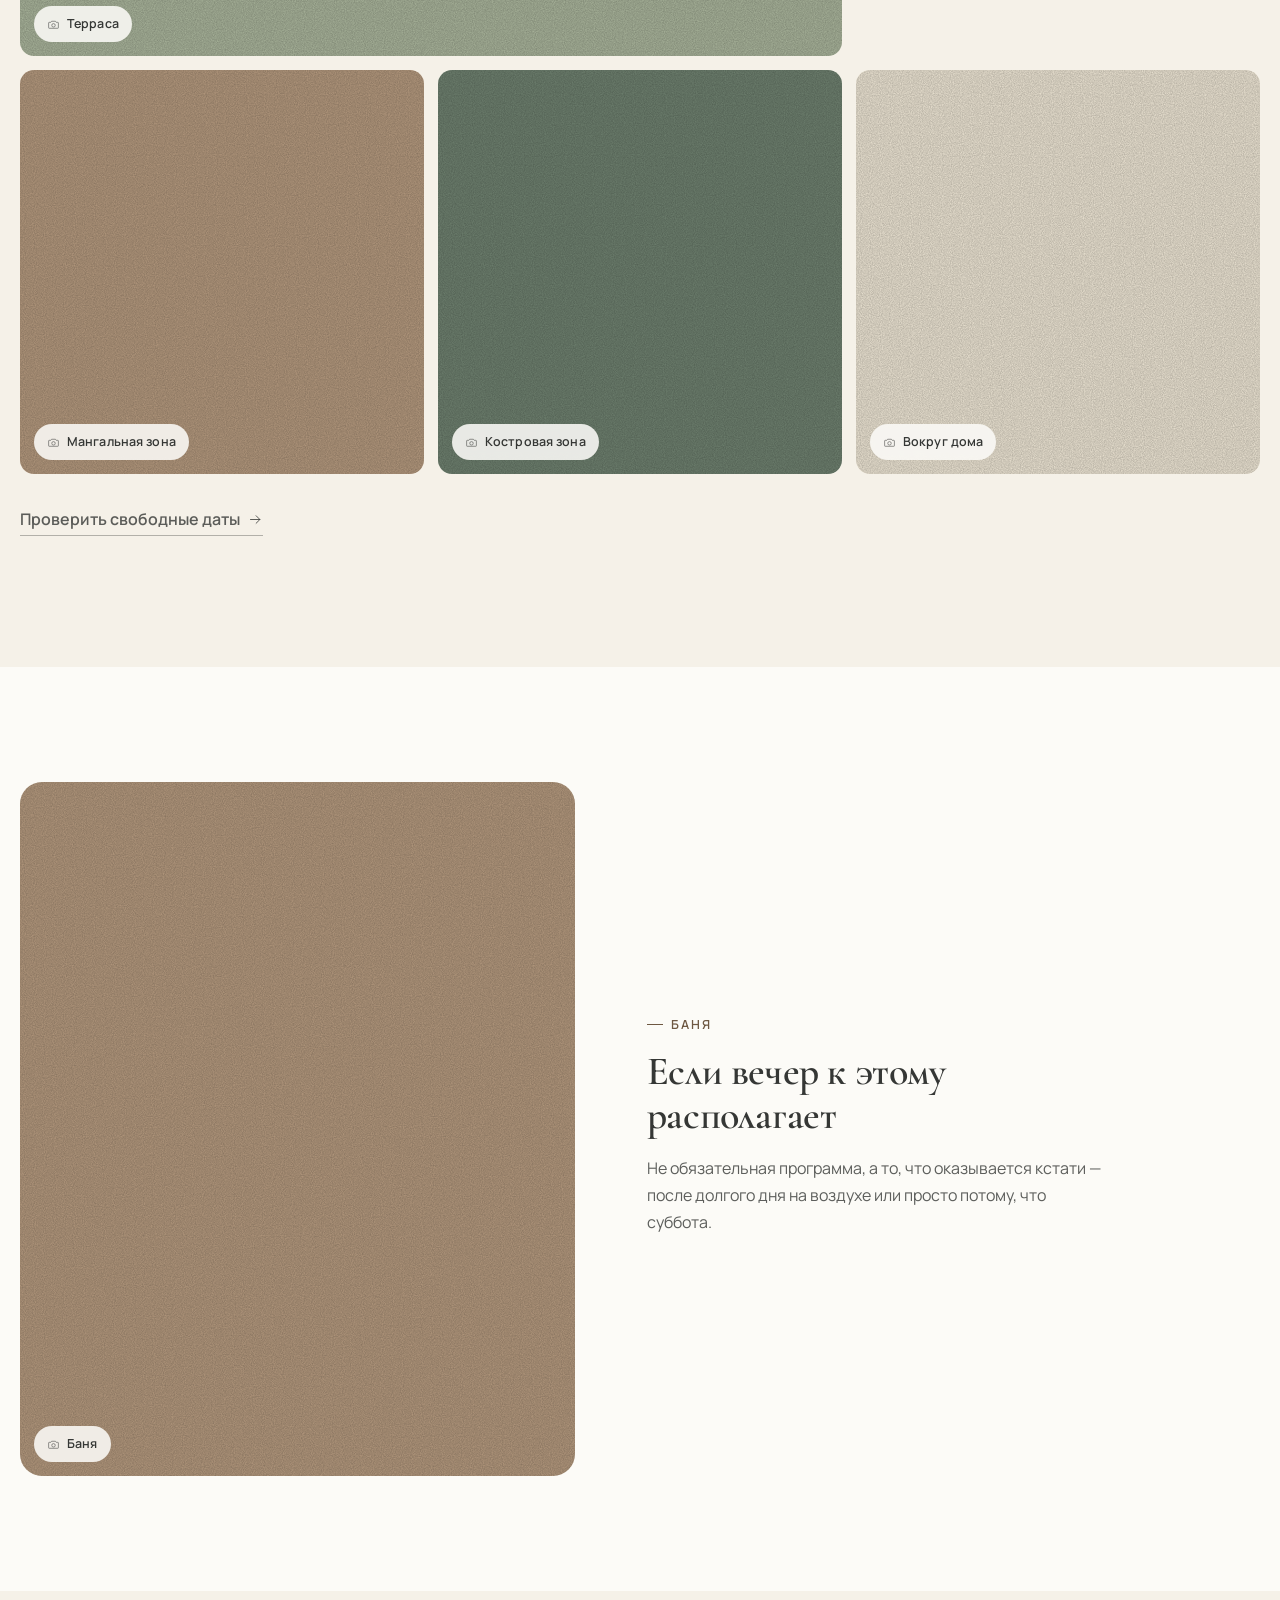
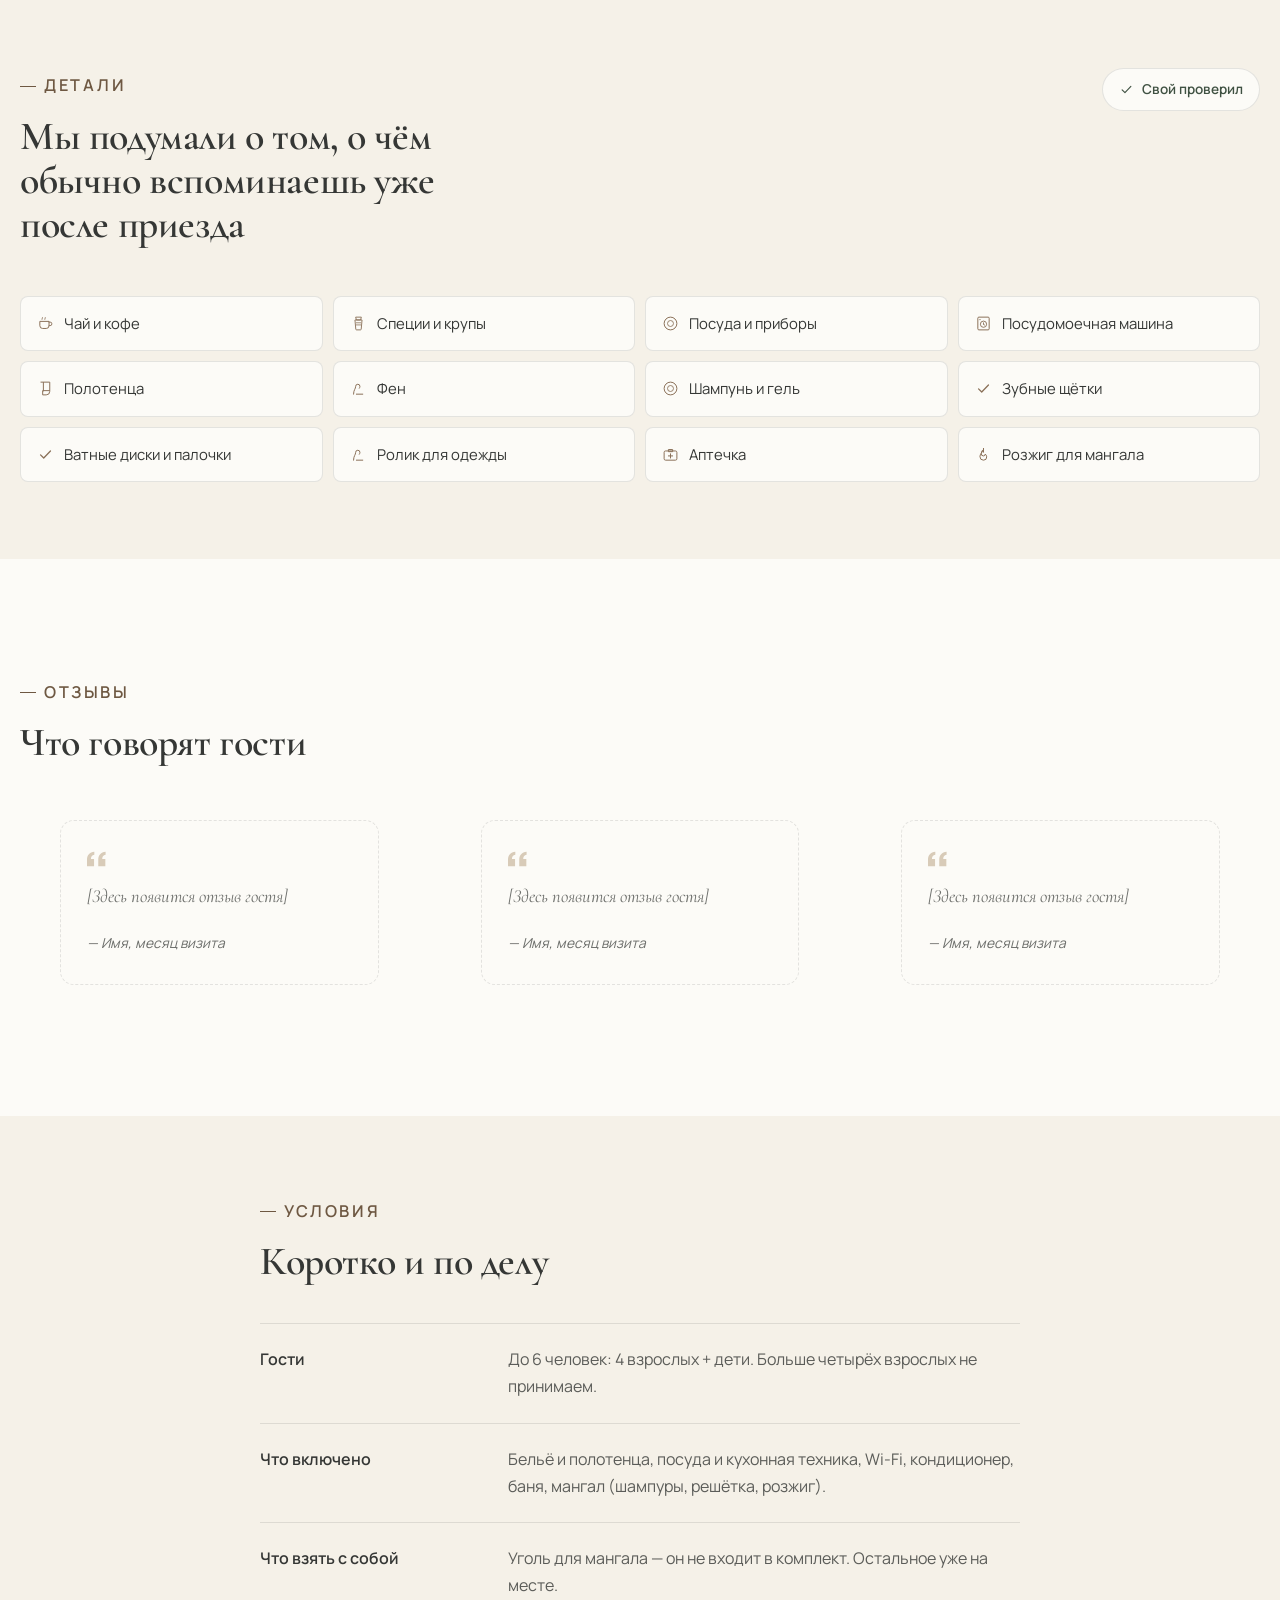
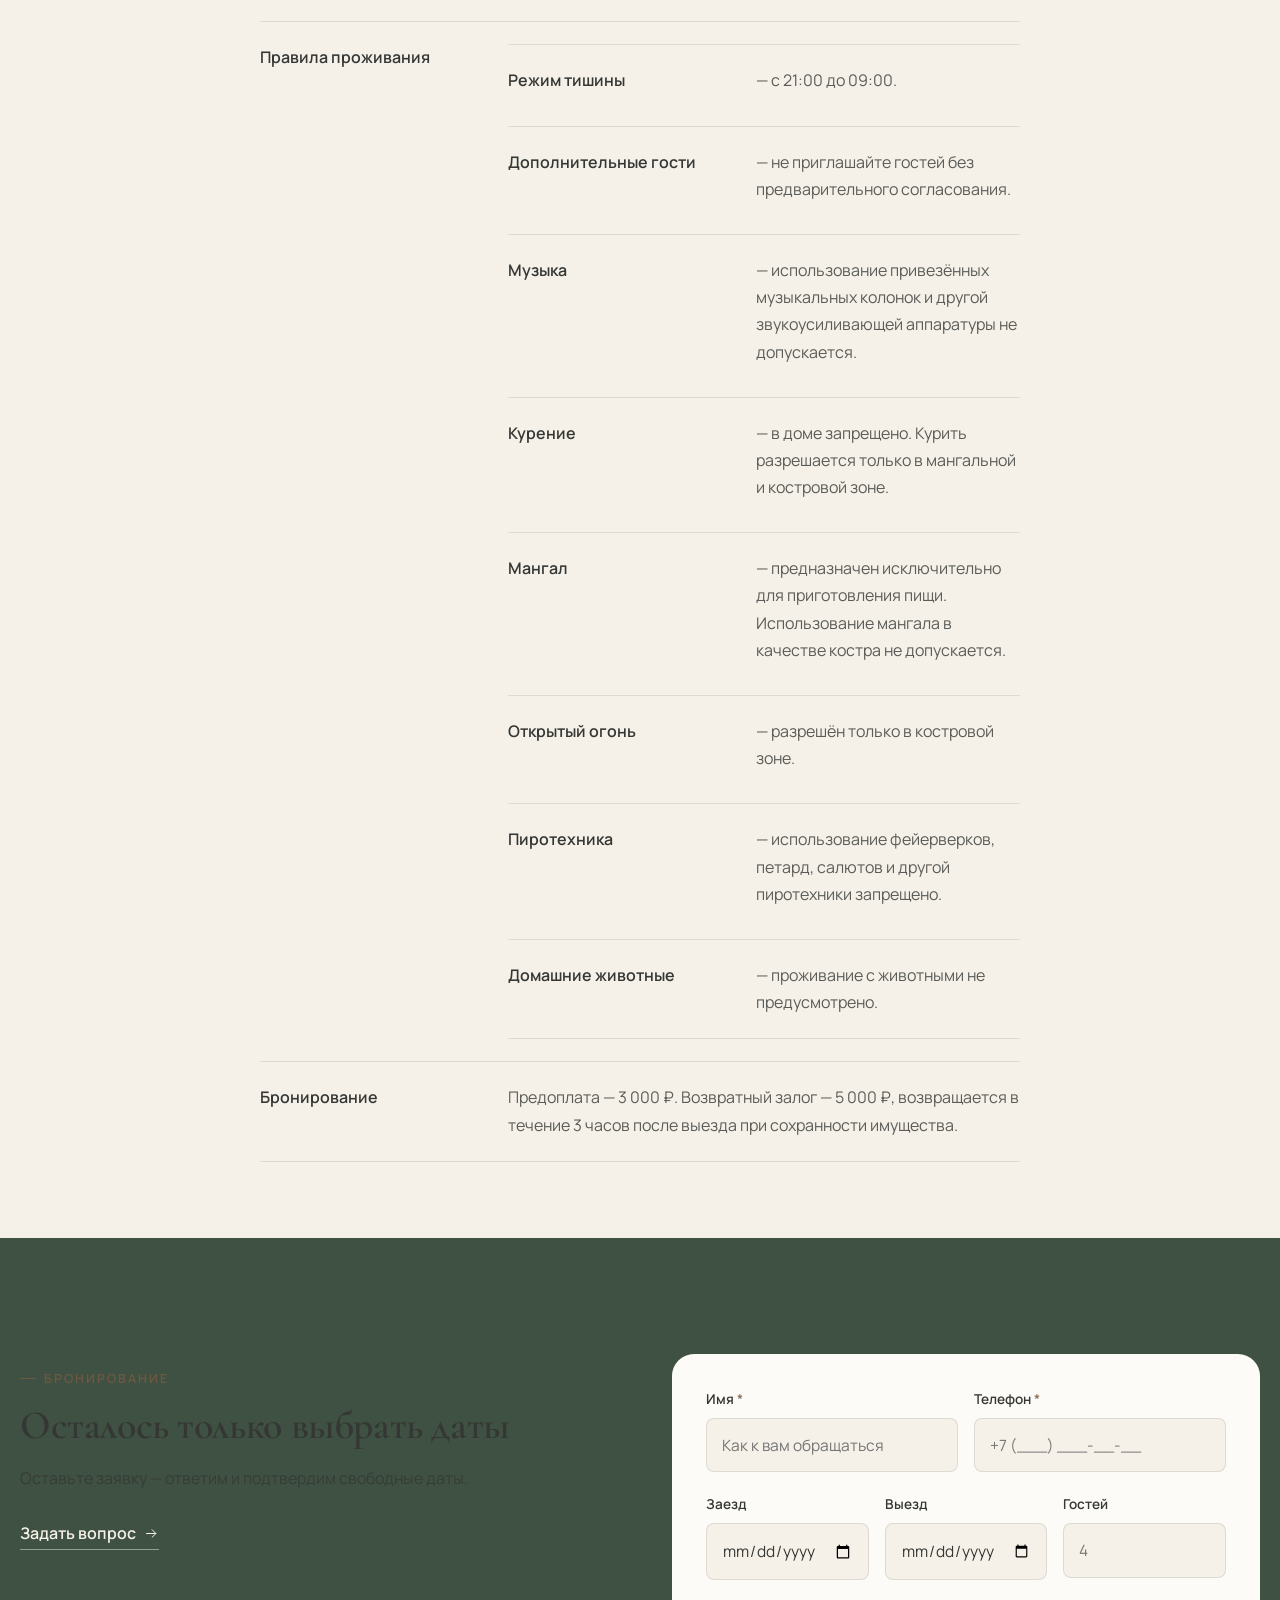
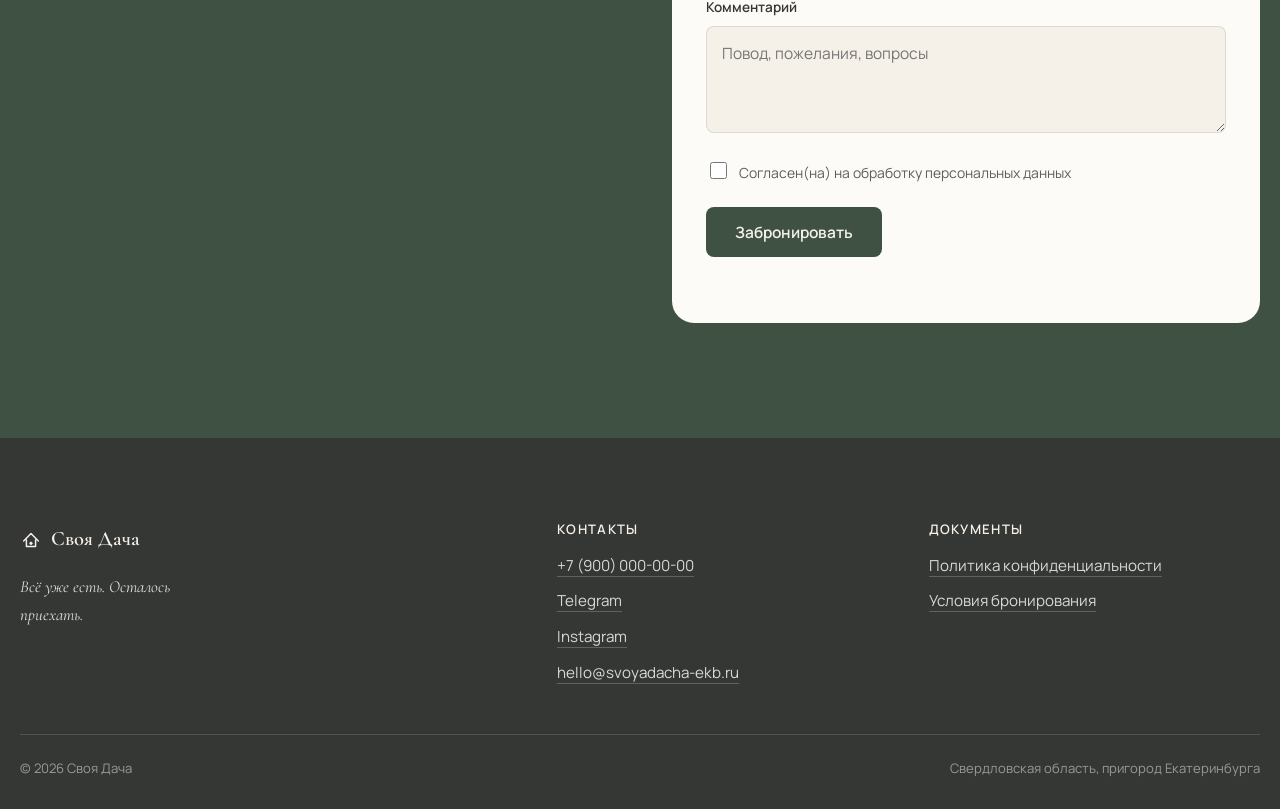
==== commit 11234160: "Rewrite hero lead line Replace the stat-heavy lead ("60 м², до шести гостей...") with a shorter, mor" ====
--- a/index.html
+++ b/index.html
@@ -94,7 +94,7 @@
     <div class="container hero__inner reveal">
       <p class="hero__kicker">Своя Дача</p>
       <h1 class="hero__title">Дом, куда приезжают,<br>чтобы никуда не спешить.</h1>
-      <p class="hero__lead">60 м² в пригороде Екатеринбурга. До шести гостей, тишина и всё, что нужно для выходных — уже на месте.</p>
+      <p class="hero__lead">Здесь можно насладиться природой, баней, приготовить ужин на мангале и провести вечер у костра.</p>
       <div class="hero__cta">
         <a class="btn btn--on-dark" href="#booking">Выбрать даты</a>
         <a class="link-cta link-cta--on-dark" href="#dom">
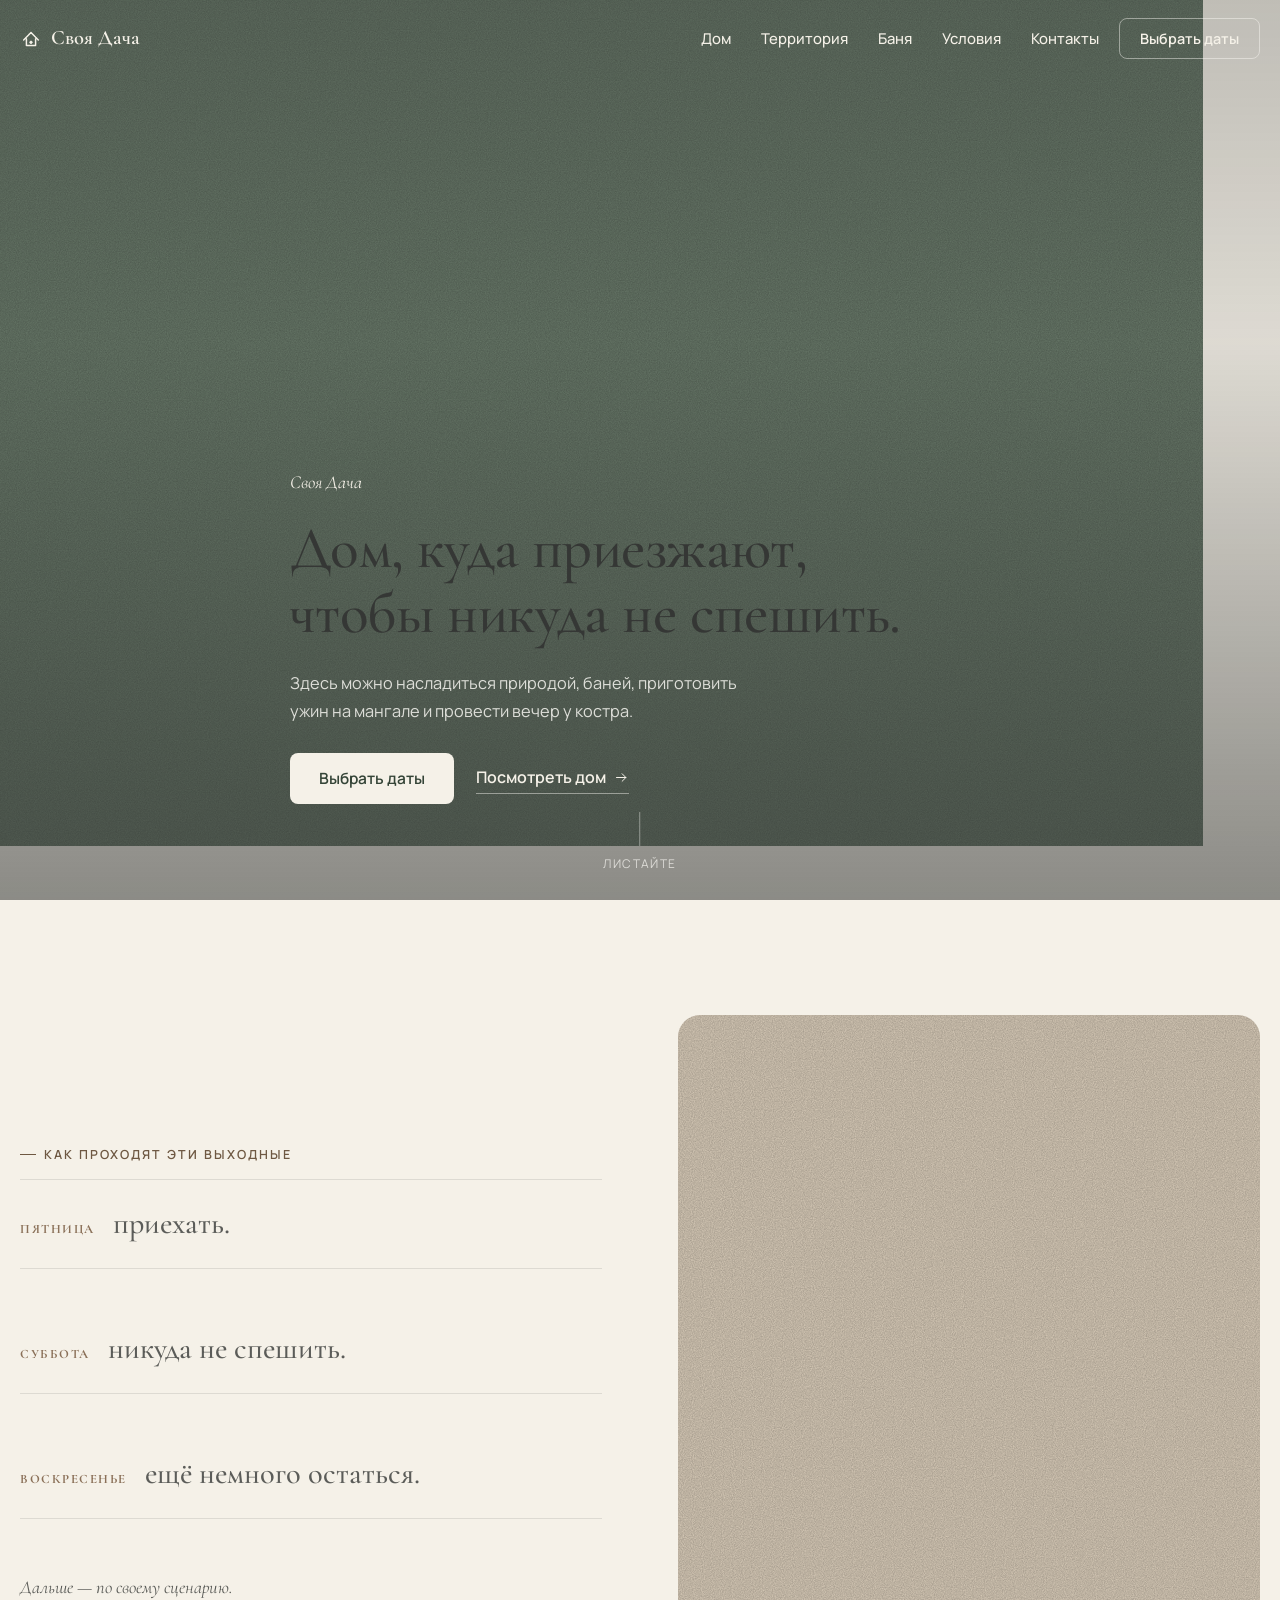
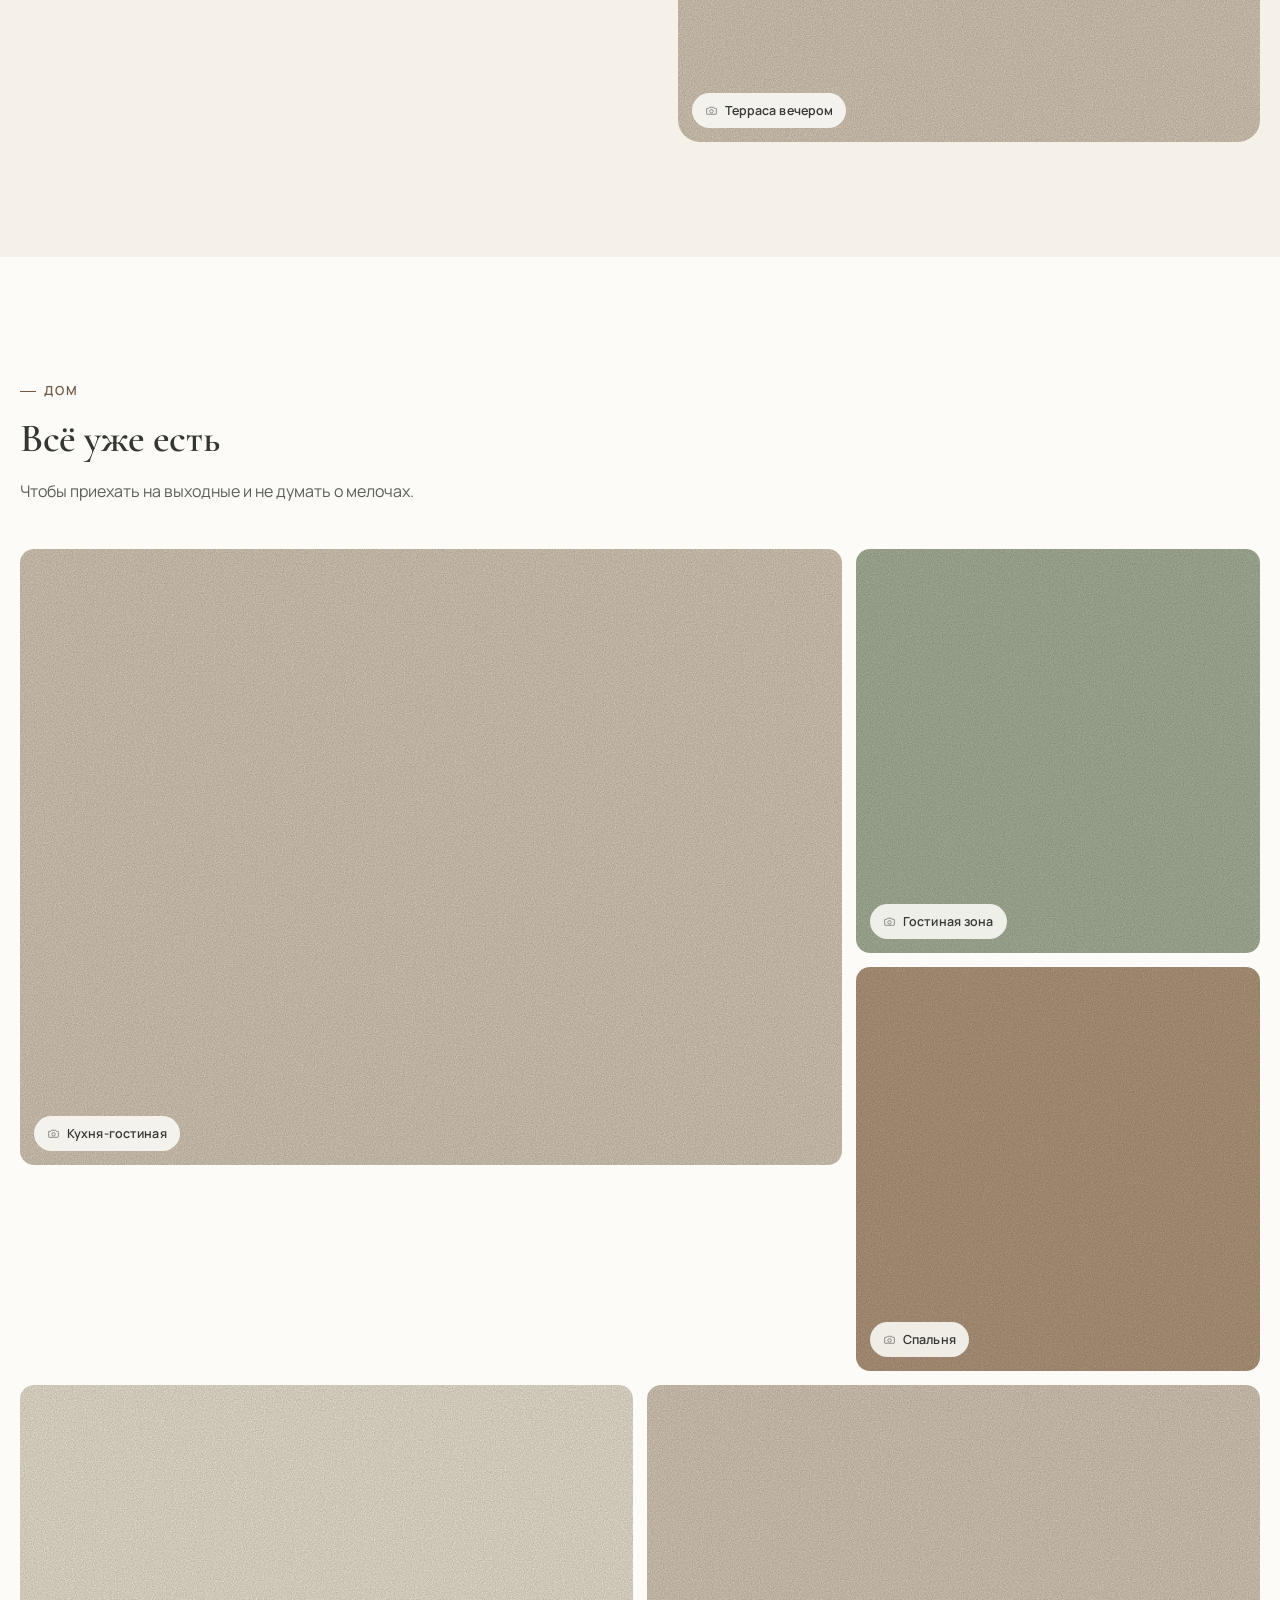
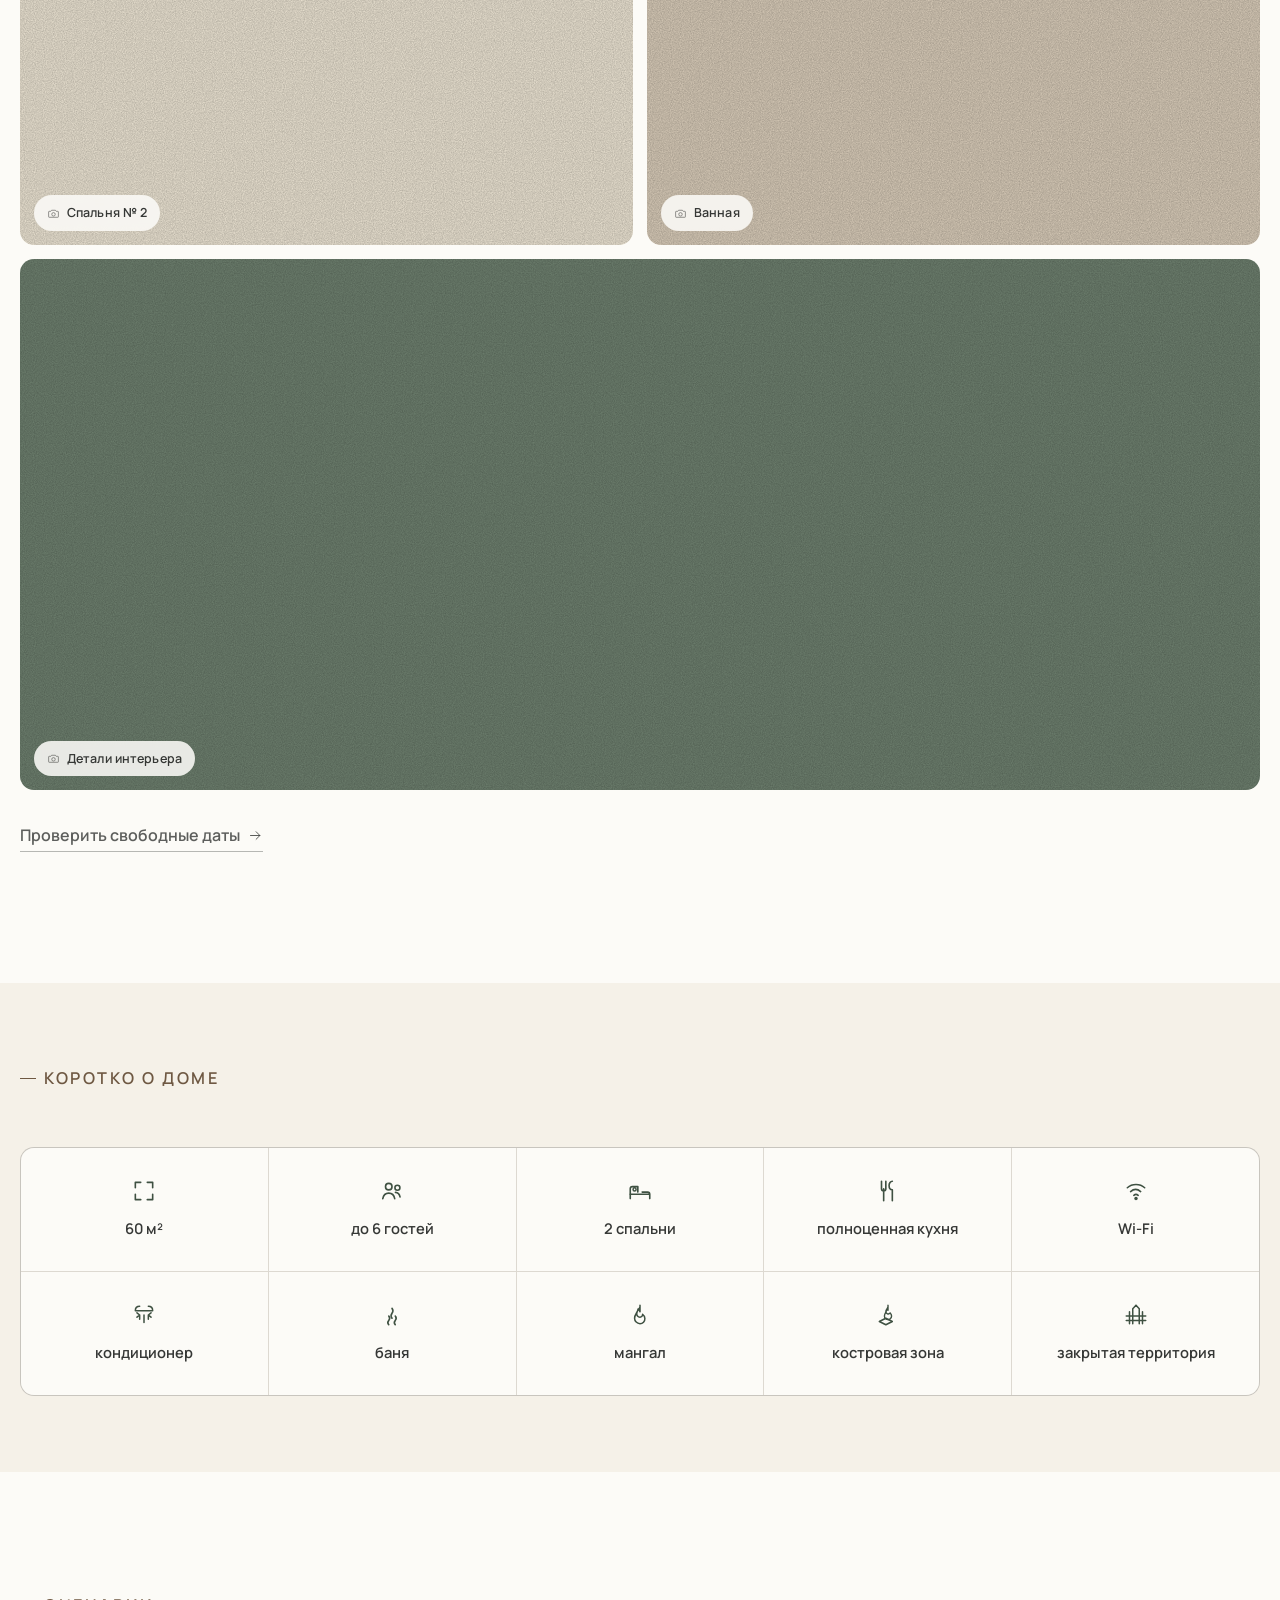
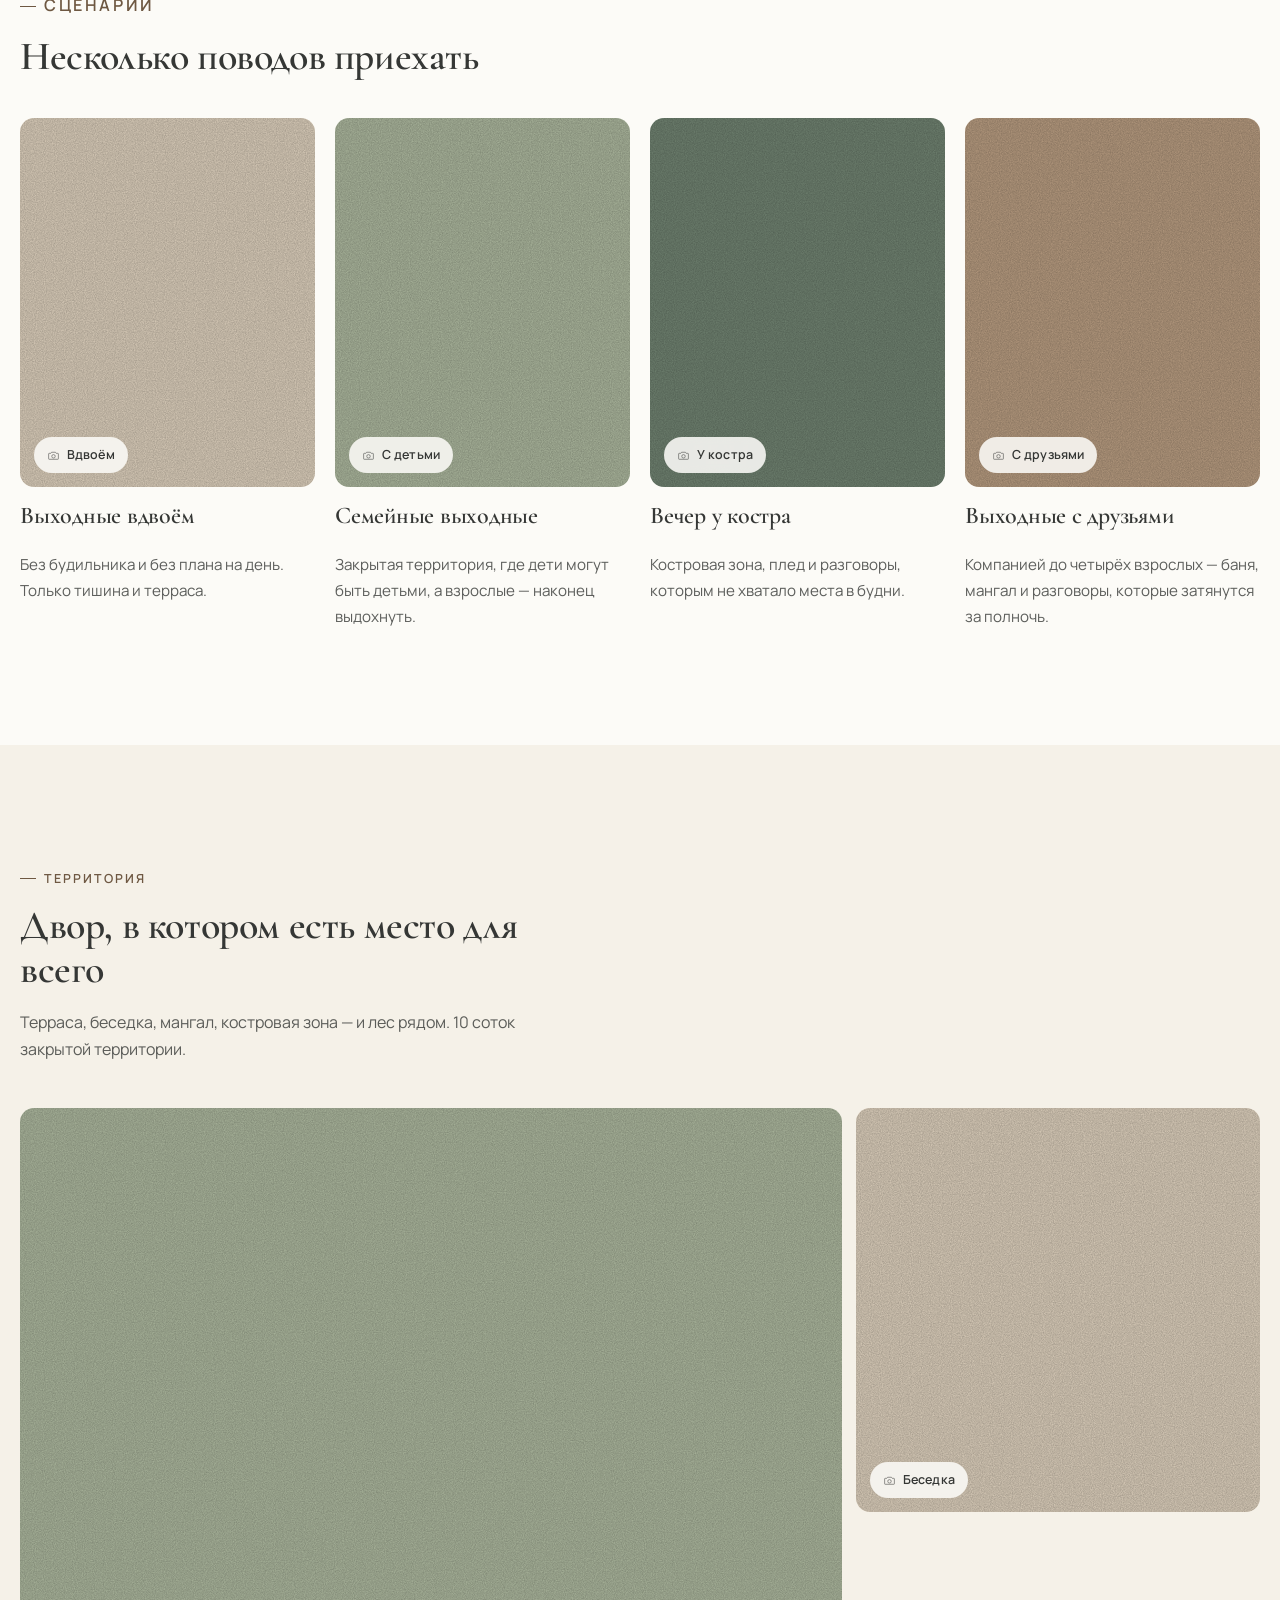
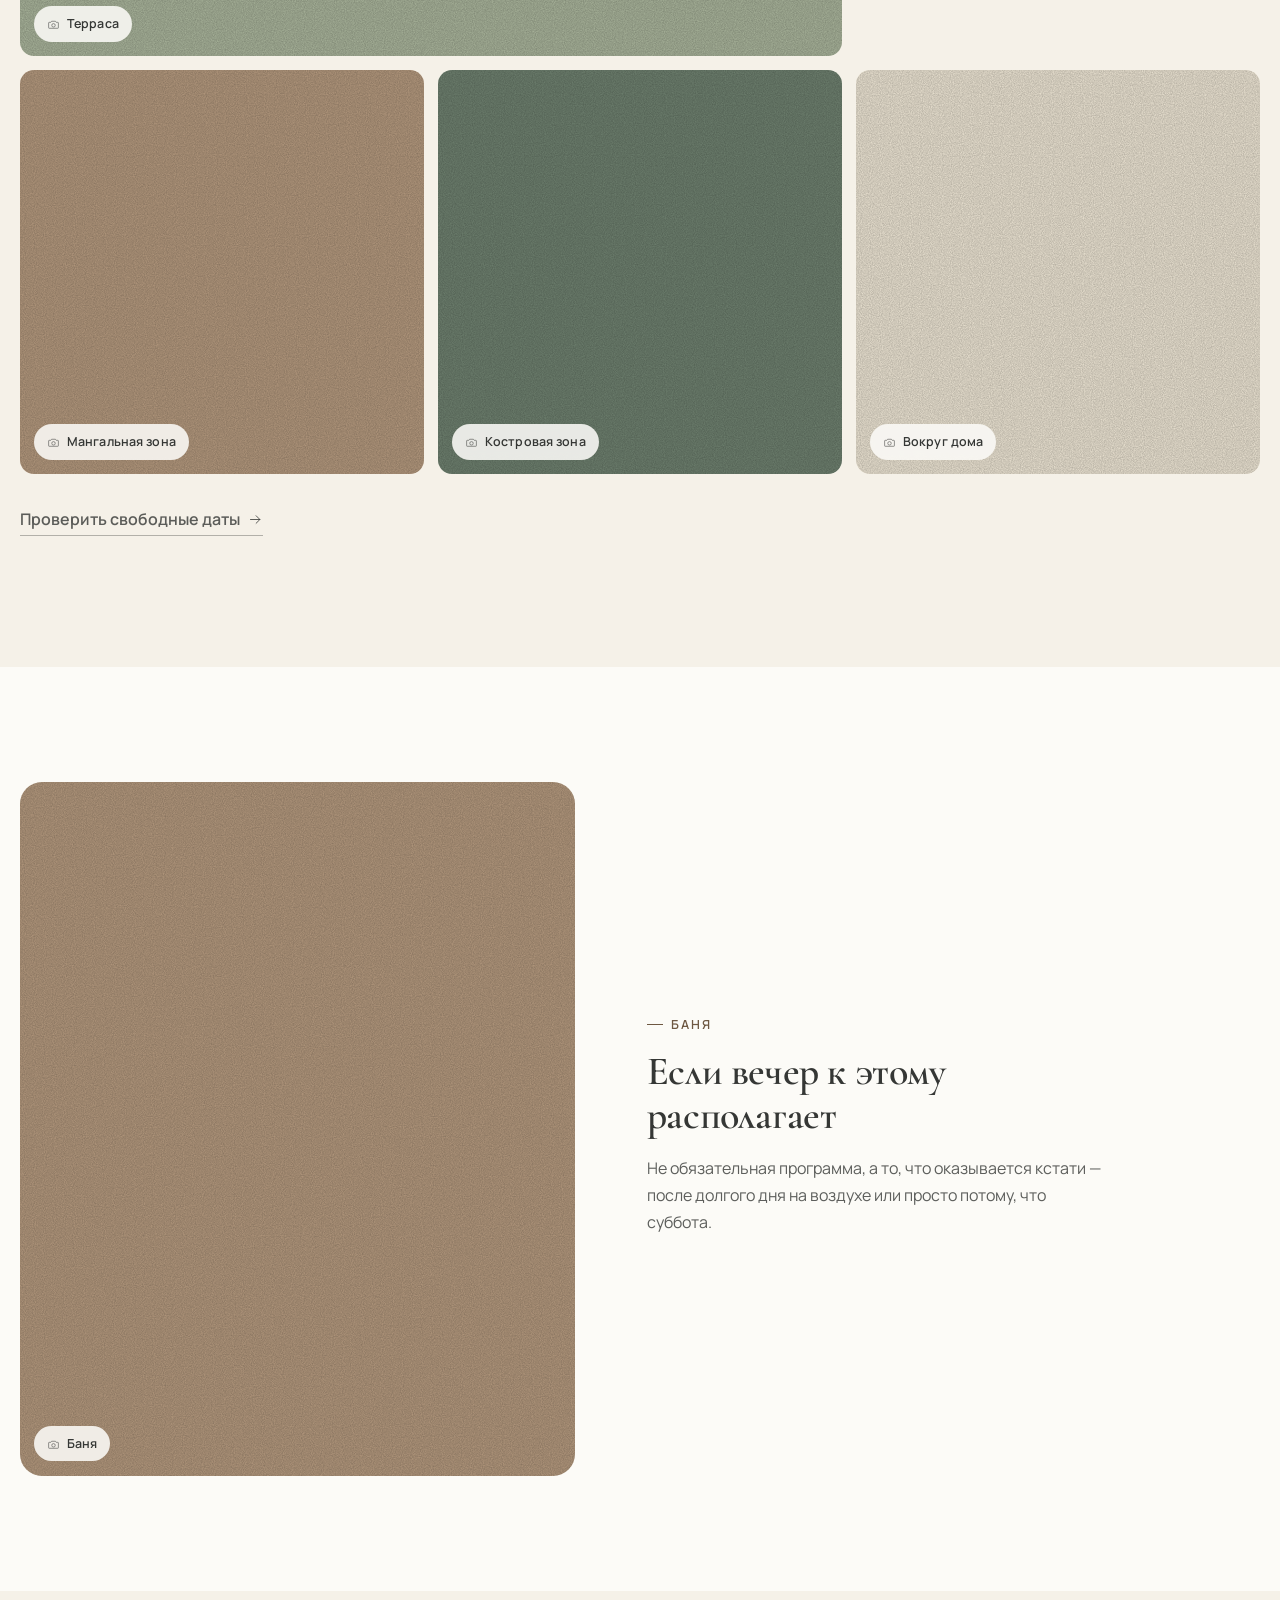
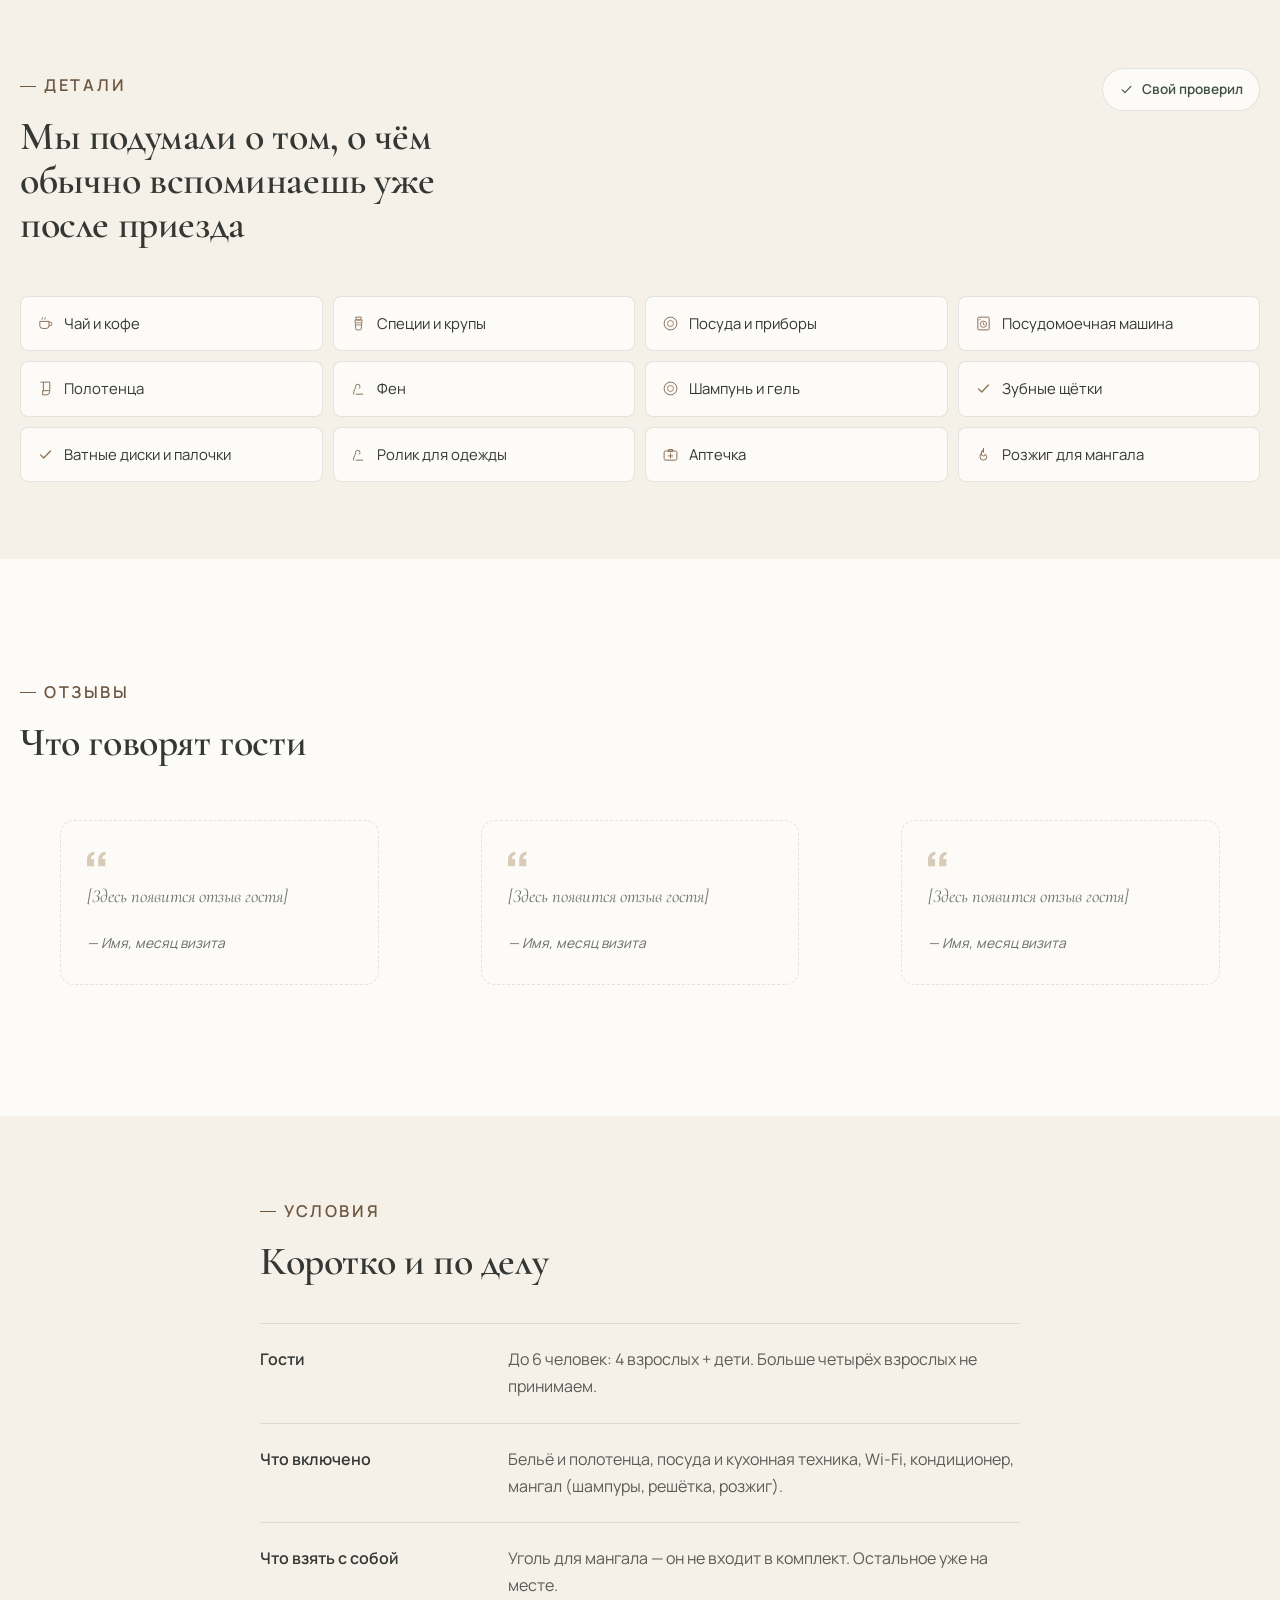
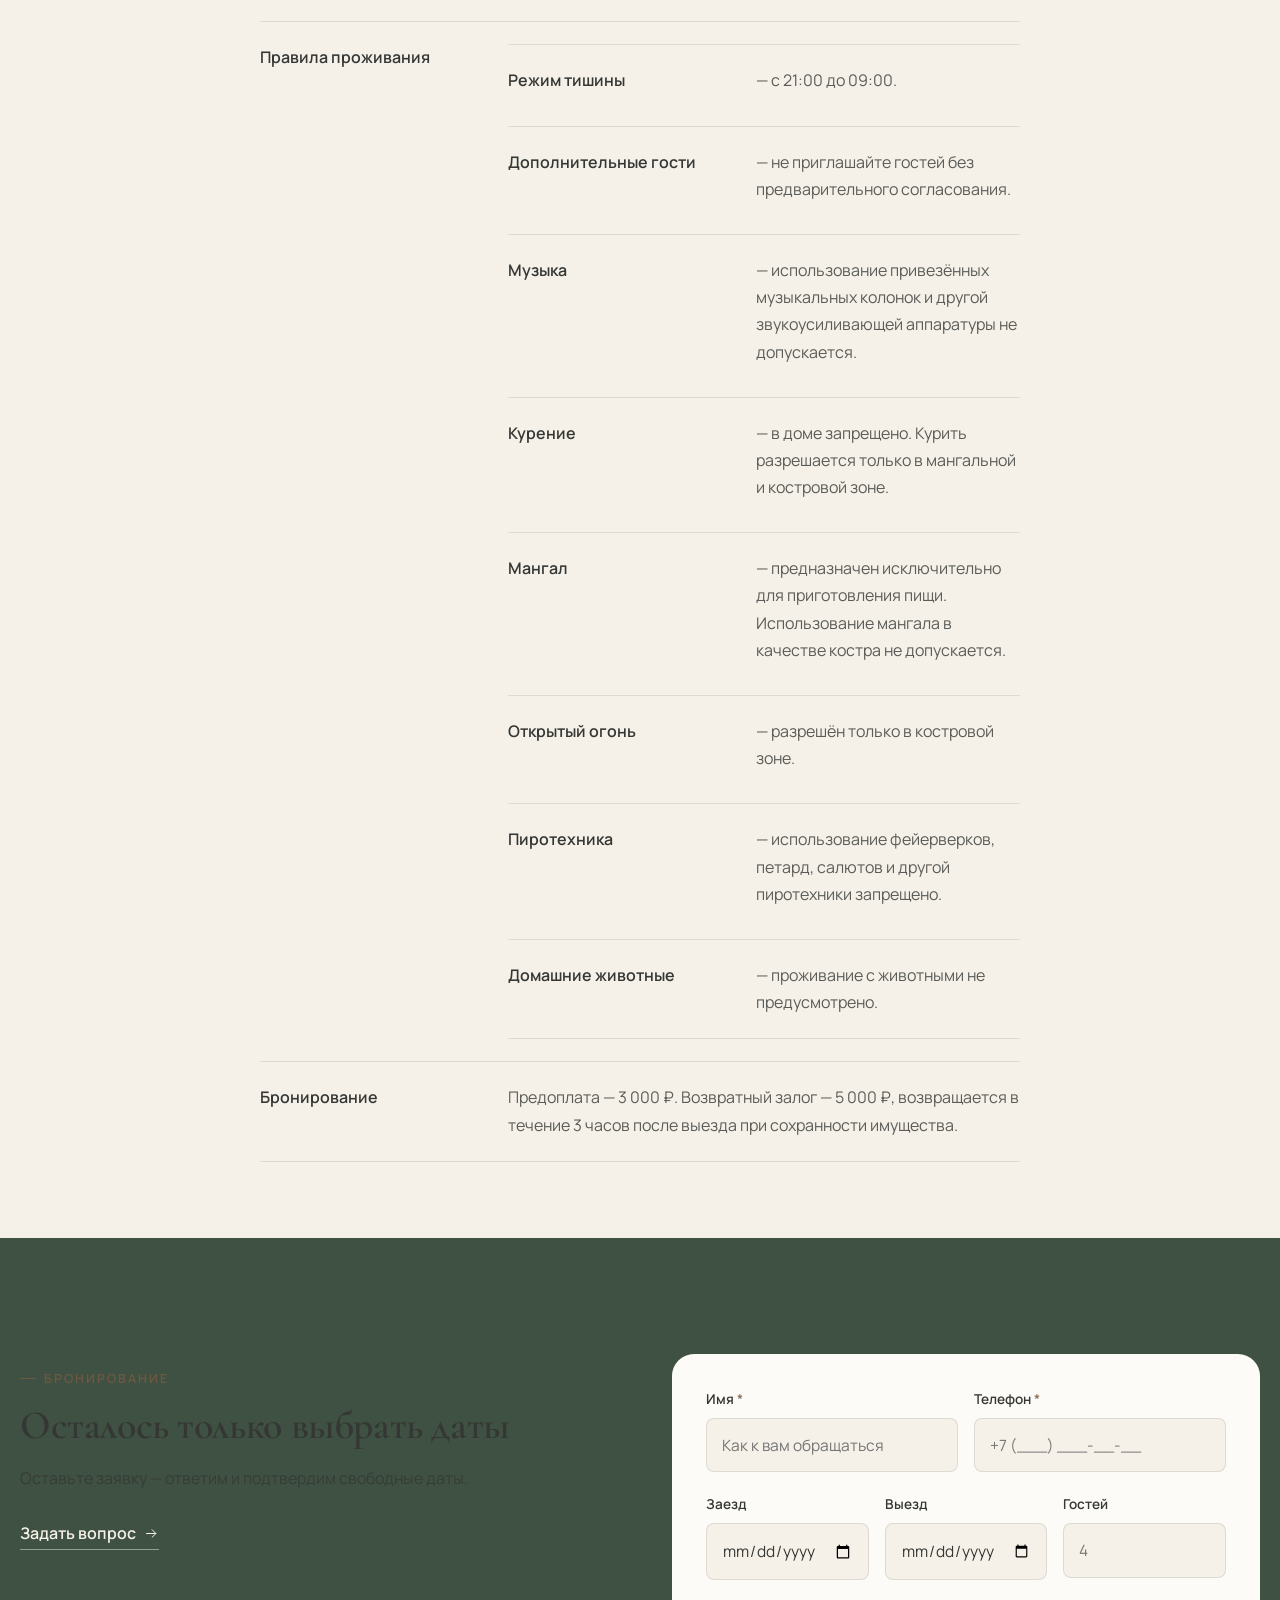
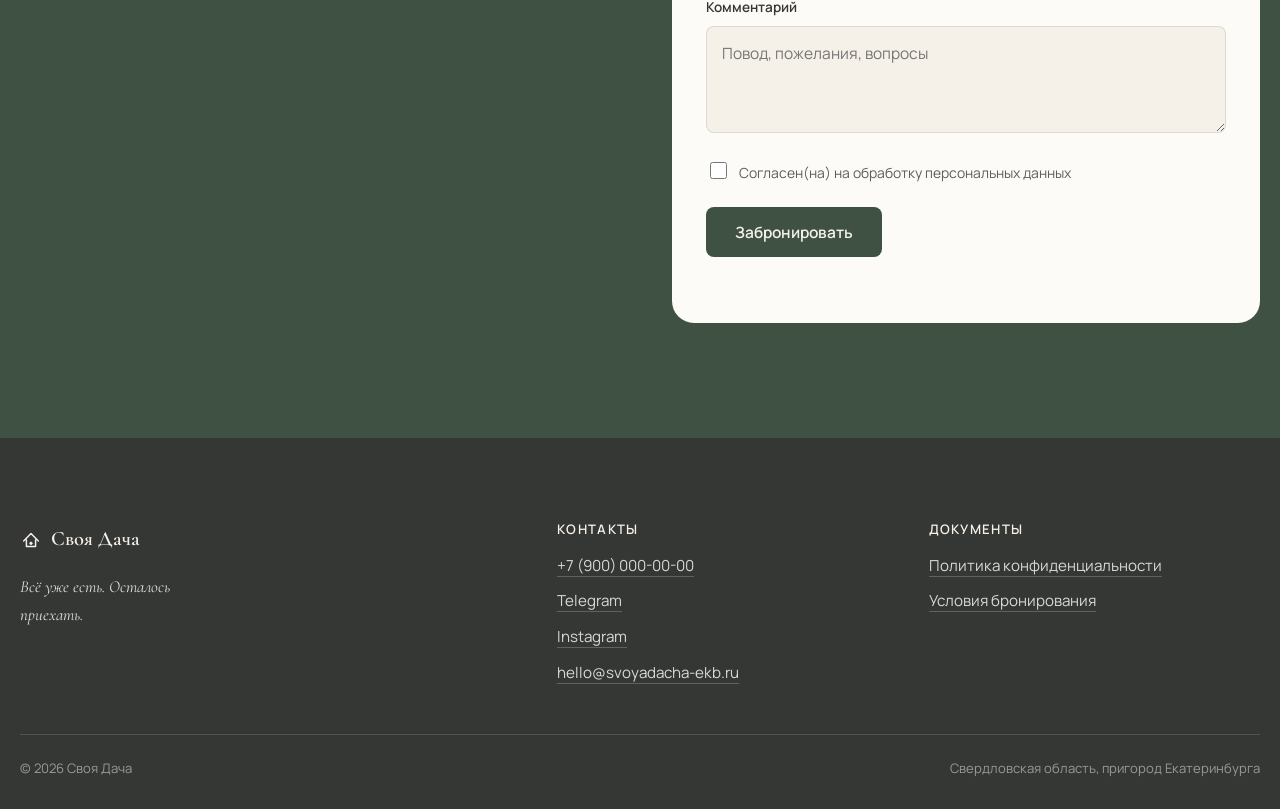
==== commit b196686c: "Remove баня from the "Что включено" list Co-Authored-By: Claude Sonnet 5 <noreply@anthropic.com> Cla" ====
--- a/index.html
+++ b/index.html
@@ -366,7 +366,7 @@
         </li>
         <li>
           <dt>Что включено</dt>
-          <dd>Бельё и полотенца, посуда и кухонная техника, Wi-Fi, кондиционер, баня, мангал (шампуры, решётка, розжиг).</dd>
+          <dd>Бельё и полотенца, посуда и кухонная техника, Wi-Fi, кондиционер, мангал (шампуры, решётка, розжиг).</dd>
         </li>
         <li>
           <dt>Что взять с собой</dt>
